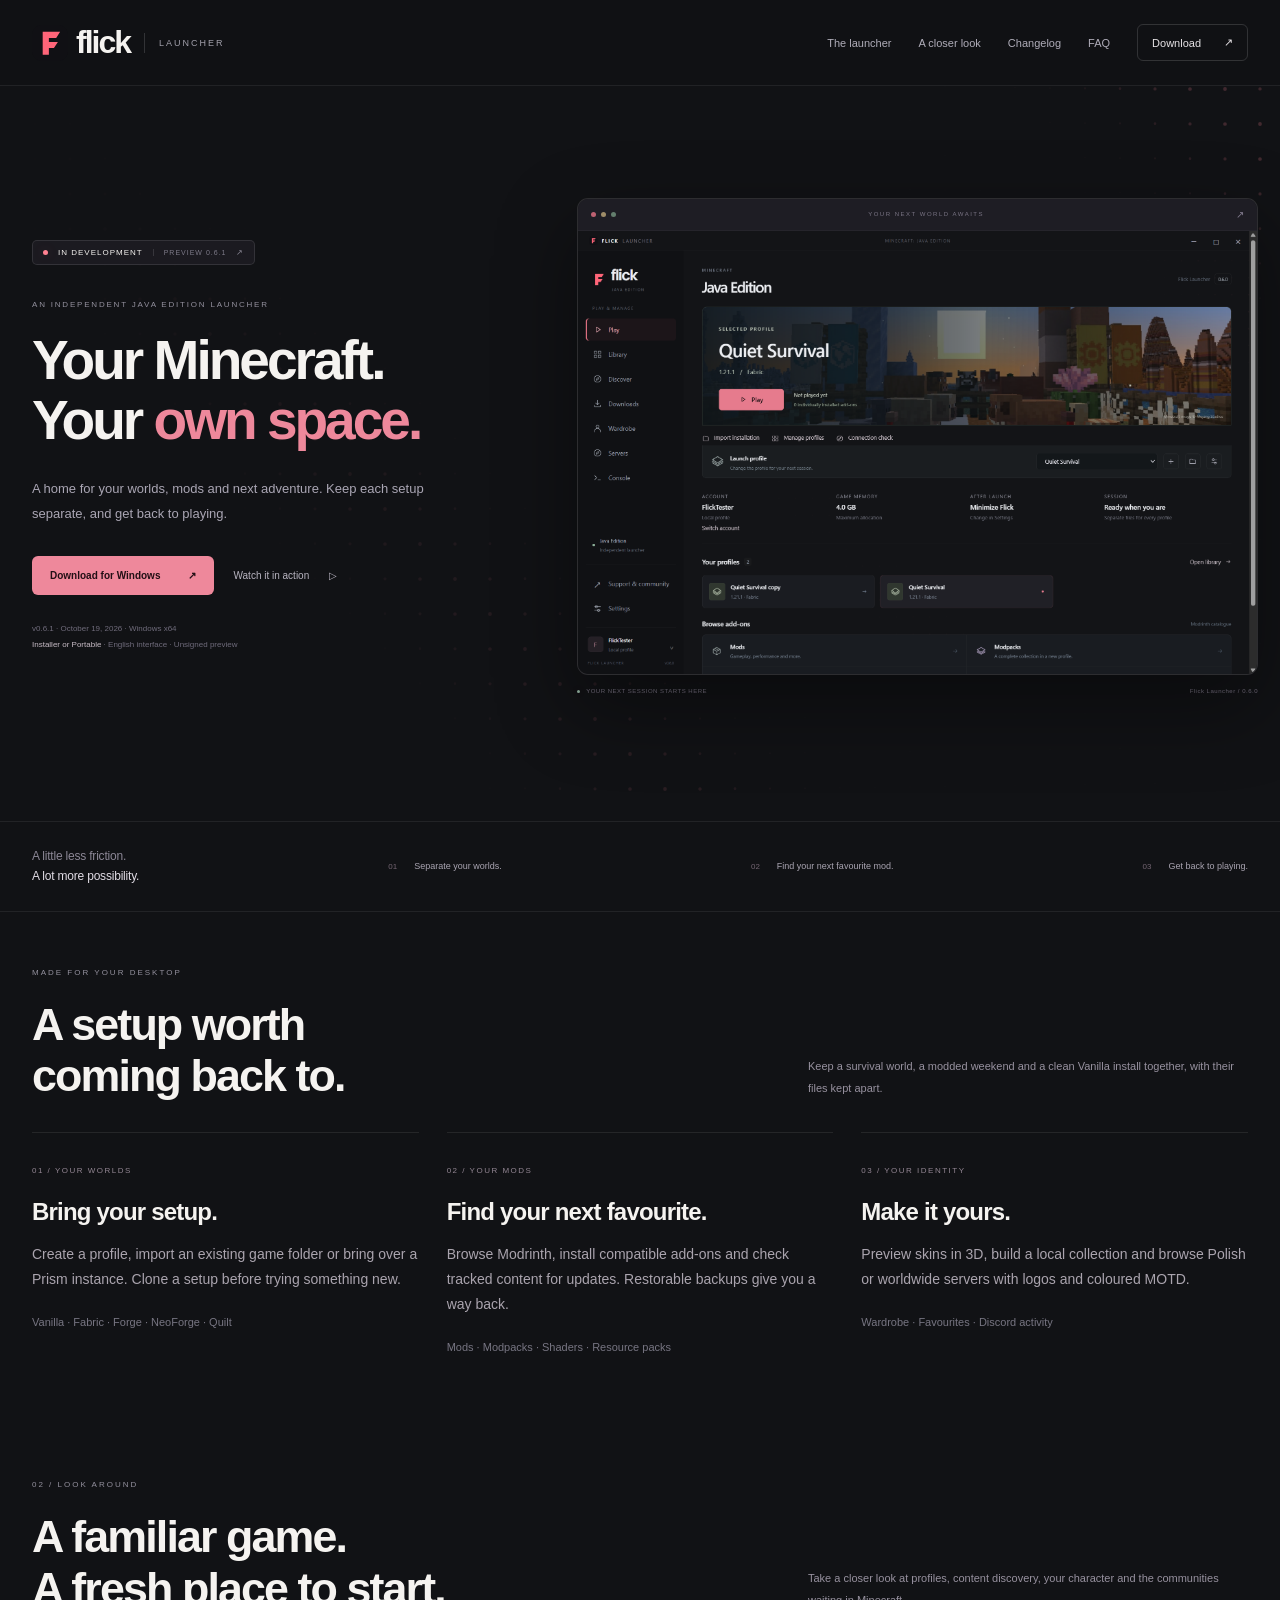
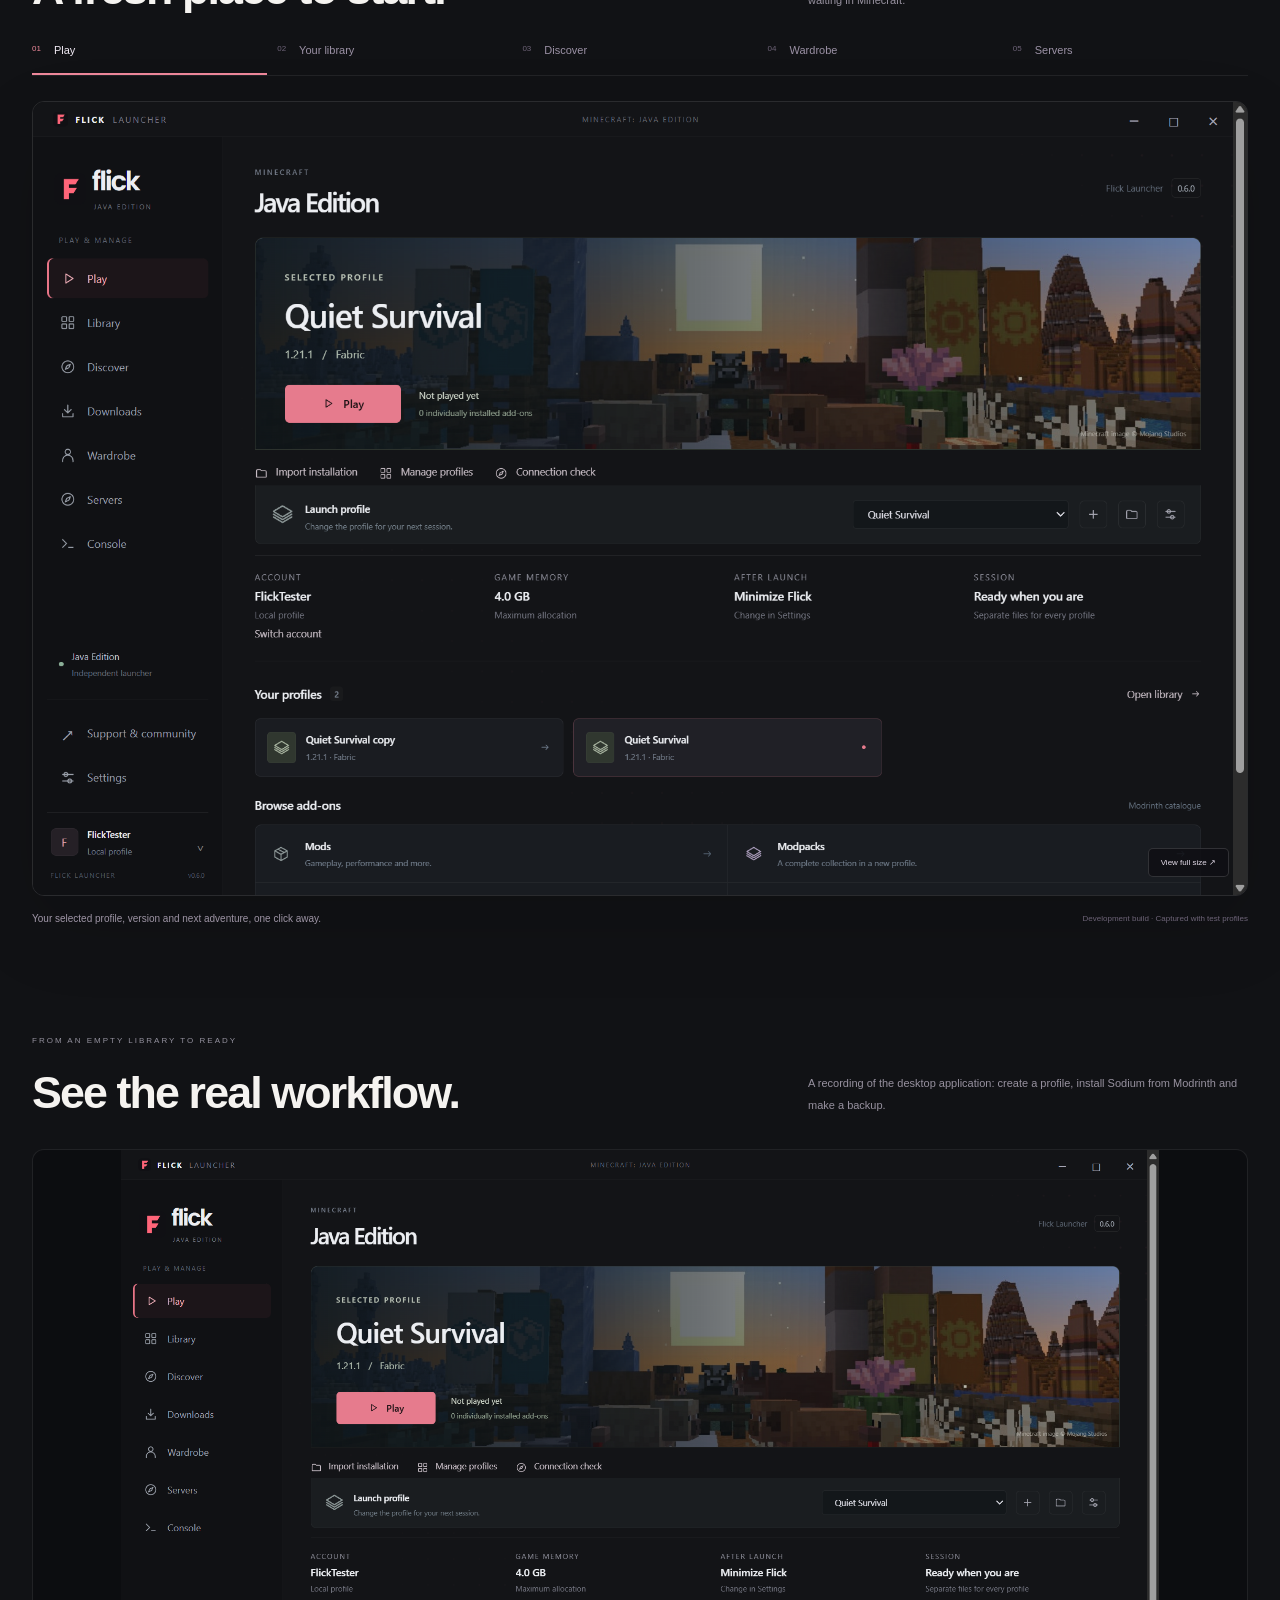
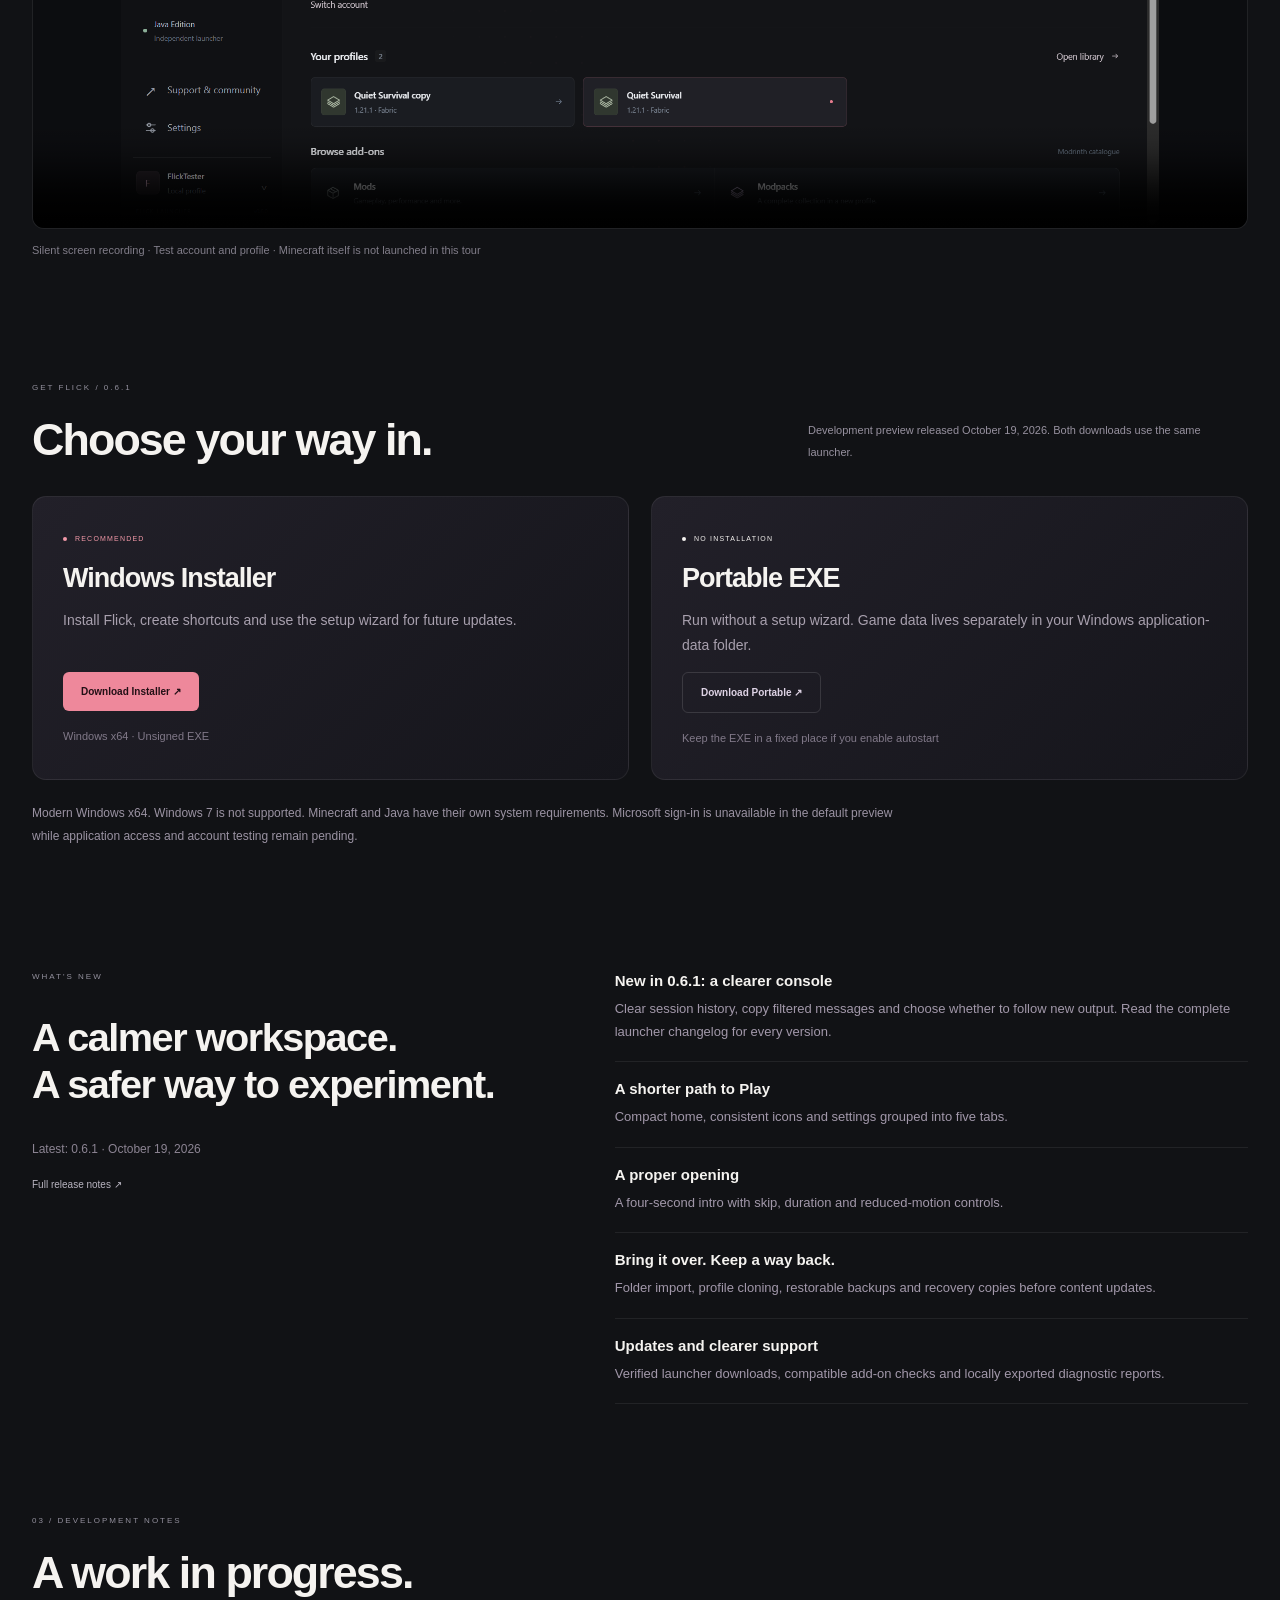
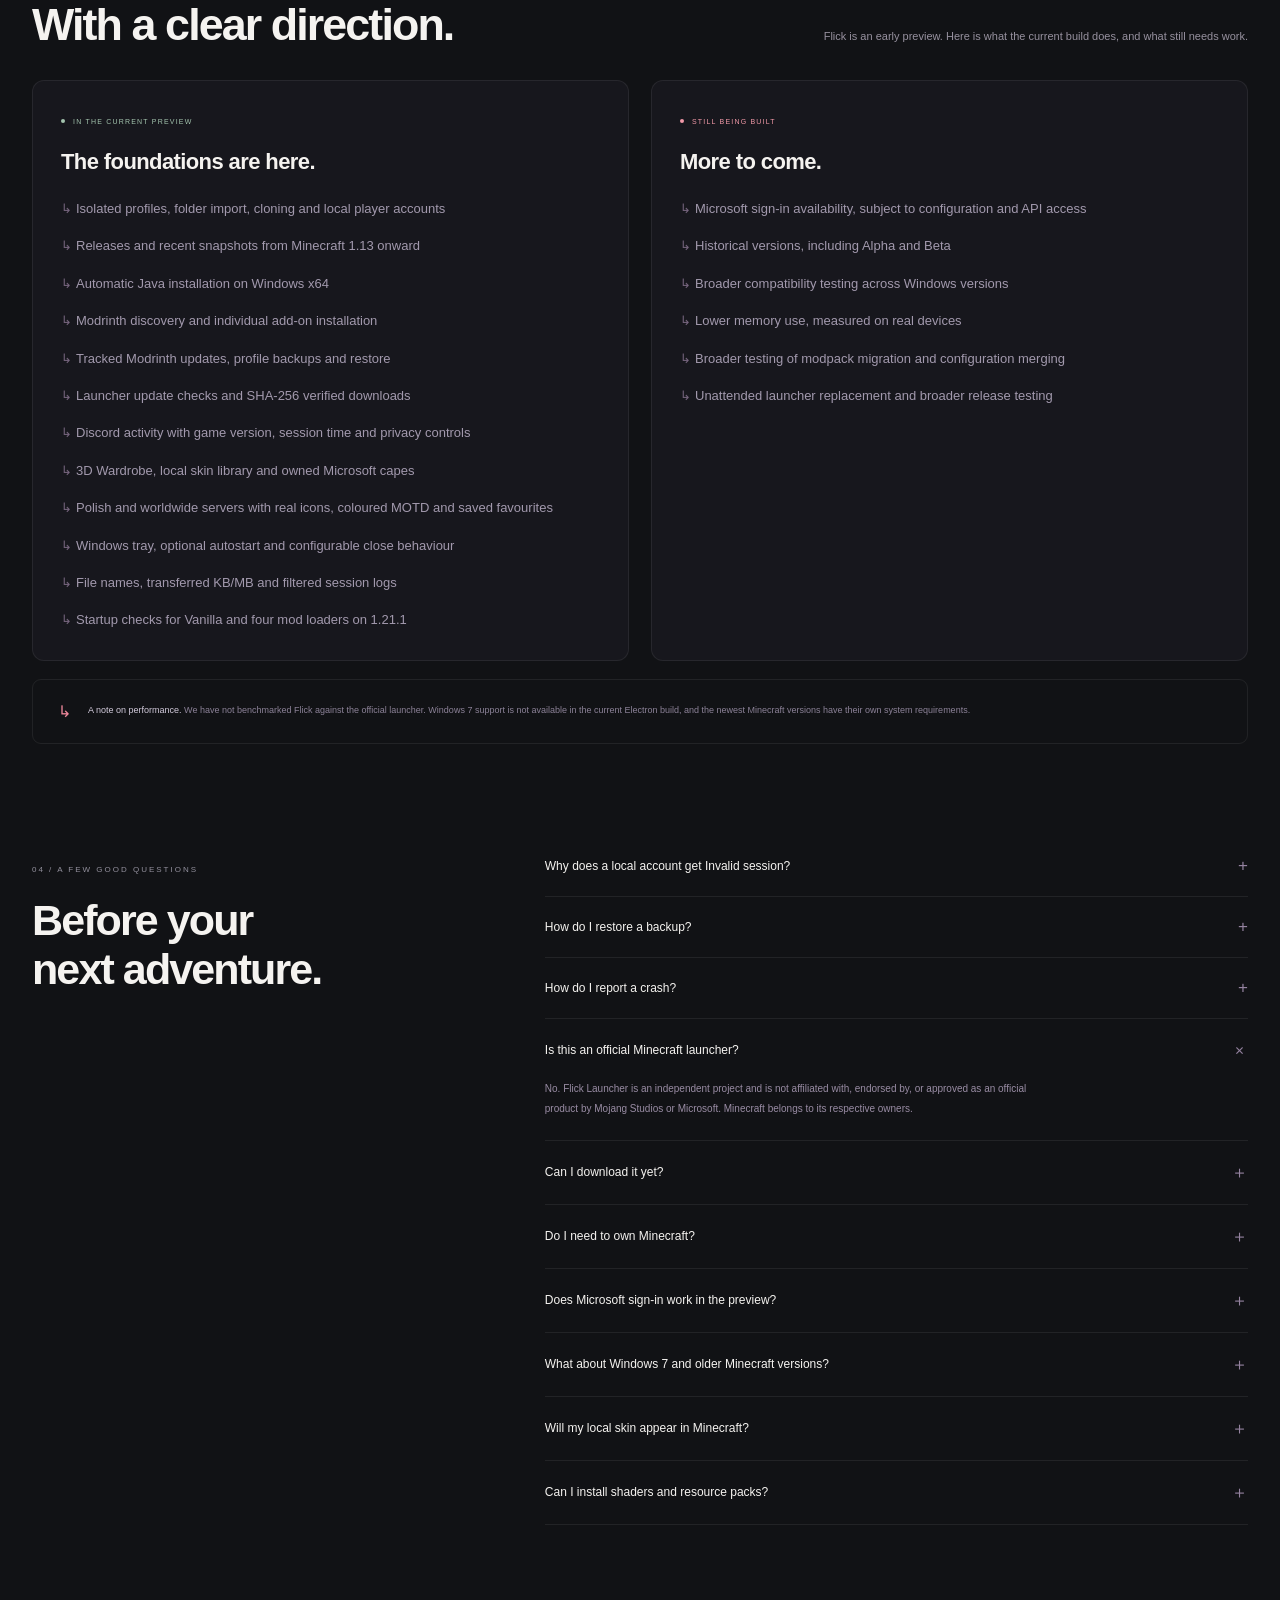
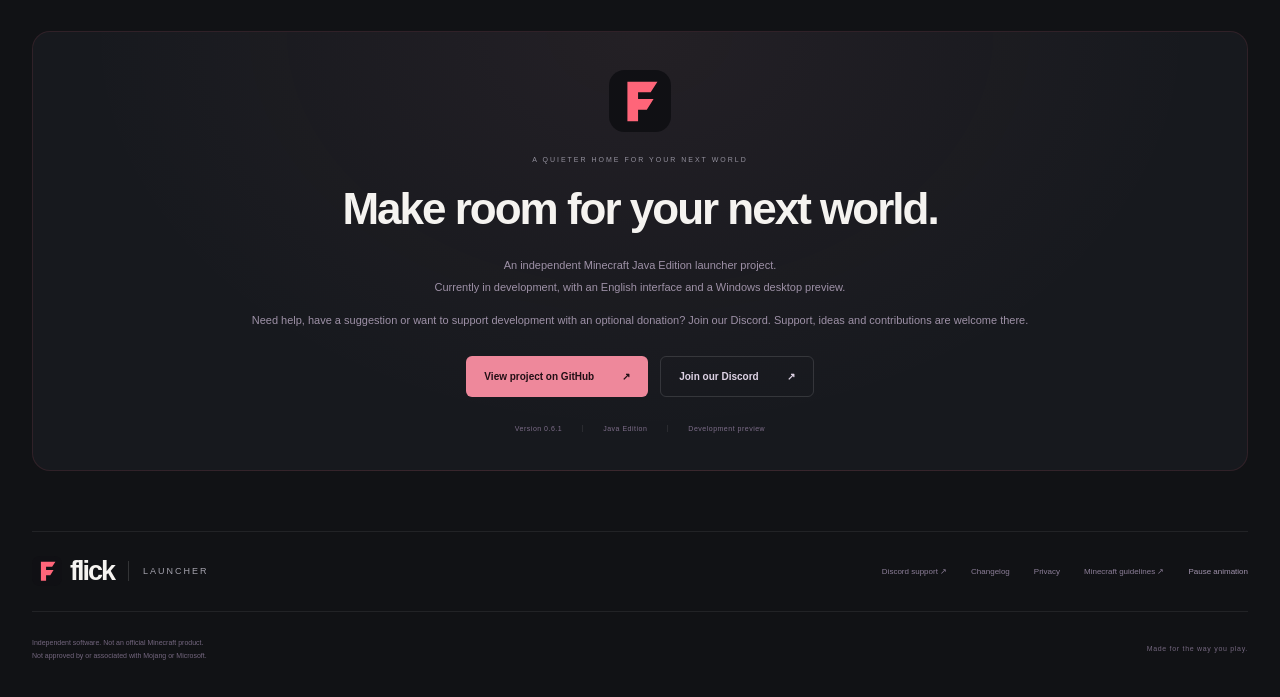
==== index.html @ afd65d9e "Add player-facing launcher history and visible motion effects" ====
<!doctype html>
<html lang="en">
  <head>
    <meta charset="utf-8" />
    <meta name="viewport" content="width=device-width,initial-scale=1" />
    <meta name="theme-color" content="#101014" />
    <meta
      name="description"
      content="Meet Flick Launcher: an independent Minecraft Java Edition launcher with isolated profiles, mod discovery and a calmer way to play. Currently in development."
    />
    <meta property="og:title" content="Flick Launcher — Your next world awaits." />
    <meta
      property="og:description"
      content="A quieter home for Minecraft Java Edition. Explore the independent launcher, its features and development status."
    />
    <meta property="og:type" content="website" />
    <meta
      property="og:image"
      content="https://oskartrzaskawka.github.io/flick-launcher-site/assets/launcher-home.png"
    />
    <link rel="canonical" href="https://oskartrzaskawka.github.io/flick-launcher-site/" />
    <meta property="og:url" content="https://oskartrzaskawka.github.io/flick-launcher-site/" />
    <title>Flick Launcher — Your next world awaits.</title>
    <link rel="icon" href="assets/mark.svg" type="image/svg+xml" />
    <link rel="stylesheet" href="styles.css" /><link rel="stylesheet" href="workspace.css" />
    <script src="app.js" defer></script>
  <link rel="stylesheet" href="effects.css"><script src="effects.js" defer></script></head>
  <body>
    <a class="skip-link" href="#main">Skip to content</a>
    <header class="site-header">
      <div class="nav-wrap">
        <a class="brand" href="#" aria-label="Flick Launcher home"
          ><img src="assets/mark.svg" width="36" height="36" alt="" /><span
            >flick<span class="brand-sub">LAUNCHER</span></span
          ></a
        ><button
          class="menu-toggle"
          aria-label="Open navigation"
          aria-expanded="false"
          aria-controls="navigation"
        >
          Menu <span>＋</span>
        </button>
        <nav id="navigation" aria-label="Main navigation">
          <a href="#features">The launcher</a><a href="#inside">A closer look</a
          ><a href="changelog.html">Changelog</a><a href="#faq">FAQ</a
          ><a class="nav-cta" href="#download">Download <span>↗</span></a>
        </nav>
      </div>
    </header>
    <main id="main">
      <section class="hero section-wrap" aria-labelledby="hero-heading">
        <canvas id="ambient" aria-hidden="true"></canvas>
        <div class="hero-copy">
          <a class="status-pill" href="#development"
            ><span class="status-dot"></span> IN DEVELOPMENT
            <span class="pill-version">PREVIEW 0.6.1</span><span>↗</span></a
          >
          <p class="eyebrow">AN INDEPENDENT JAVA EDITION LAUNCHER</p>
          <h1 id="hero-heading">Your Minecraft.<br />Your <span>own space.</span></h1>
          <p class="hero-description">A home for your worlds, mods and next adventure. Keep each setup separate, and get back to playing.</p>
          <div class="hero-actions">
            <a
              class="button primary"
              href="https://github.com/OskarTrzaskawka/flick-launcher-site/releases/download/v0.6.1/Flick-Launcher-Setup.exe"
              >Download for Windows <span>&#8599;</span></a
            ><a class="text-link" href="#demo">Watch it in action <span>&#9655;</span></a>
          </div>
          <p class="hero-footnote">v0.6.1 &middot; October 19, 2026 &middot; Windows x64<br><a href="#download">Installer or Portable</a> &middot; English interface &middot; Unsigned preview</p>
        </div>
        <div class="hero-visual">
          <div class="visual-glow"></div>
          <div class="screenshot-shell">
            <div class="window-strip">
              <span><i></i><i></i><i></i></span>
              <p>YOUR NEXT WORLD AWAITS</p>
              <span>↗</span>
            </div>
            <button
              class="image-button"
              data-image="assets/launcher-home.png"
              data-caption="Play — Flick Launcher 0.6.0 development build"
              aria-label="Enlarge the launcher screenshot"
            >
              <img
                class="hero-shot"
                src="assets/launcher-home.png"
                width="1980"
                height="1293"
                alt="Flick Launcher showing the Play screen, a Quiet Survival profile, and links to mods, shaders and modpacks"
                fetchpriority="high"
              />
            </button>
          </div>
          <div class="image-caption">
            <span><i class="status-dot"></i> YOUR NEXT SESSION STARTS HERE</span
            ><span>Flick Launcher / 0.6.0</span>
          </div>
        </div>
      </section>
      <div class="intro-strip section-wrap">
        <p>A little less friction.<br /><strong>A lot more possibility.</strong></p>
        <div class="strip-item"><span>01</span> Separate your worlds.</div>
        <div class="strip-item"><span>02</span> Find your next favourite mod.</div>
        <div class="strip-item"><span>03</span> Get back to playing.</div>
      </div>
<section id="features" class="section-wrap features" aria-labelledby="features-heading"><div class="section-heading"><div><p class="eyebrow">MADE FOR YOUR DESKTOP</p><h2 id="features-heading">A setup worth<br>coming back to.</h2></div><p>Keep a survival world, a modded weekend and a clean Vanilla install together, with their files kept apart.</p></div><div class="benefit-grid"><article><span class="feature-number">01 / YOUR WORLDS</span><h3>Bring your setup.</h3><p>Create a profile, import an existing game folder or bring over a Prism instance. Clone a setup before trying something new.</p><small>Vanilla &middot; Fabric &middot; Forge &middot; NeoForge &middot; Quilt</small></article><article><span class="feature-number">02 / YOUR MODS</span><h3>Find your next favourite.</h3><p>Browse Modrinth, install compatible add-ons and check tracked content for updates. Restorable backups give you a way back.</p><small>Mods &middot; Modpacks &middot; Shaders &middot; Resource packs</small></article><article id="wardrobe"><span class="feature-number">03 / YOUR IDENTITY</span><h3>Make it yours.</h3><p>Preview skins in 3D, build a local collection and browse Polish or worldwide servers with logos and coloured MOTD.</p><small>Wardrobe &middot; Favourites &middot; Discord activity</small></article></div></section>
      <section id="inside" class="inside section-wrap" aria-labelledby="inside-heading">
        <div class="section-heading">
          <div>
            <p class="eyebrow">02 / LOOK AROUND</p>
            <h2 id="inside-heading">A familiar game.<br />A fresh place to start.</h2>
          </div>
          <p>
            Take a closer look at profiles, content discovery, your character and the communities waiting in Minecraft.
          </p>
        </div>
        <div class="gallery-tabs" role="tablist" aria-label="Launcher screenshots">
          <button
            role="tab"
            id="tab-play"
            aria-selected="true"
            aria-controls="screenshot-panel"
            data-shot="play"
          >
            01 <span>Play</span></button
          ><button
            role="tab"
            id="tab-library"
            aria-selected="false"
            aria-controls="screenshot-panel"
            data-shot="library"
            tabindex="-1"
          >
            02 <span>Your library</span></button
          ><button
            role="tab"
            id="tab-discover"
            aria-selected="false"
            aria-controls="screenshot-panel"
            data-shot="discover"
            tabindex="-1"
          >
            03 <span>Discover</span>
          </button><button role="tab" id="tab-wardrobe" aria-selected="false" aria-controls="screenshot-panel" data-shot="wardrobe" tabindex="-1">04 <span>Wardrobe</span></button><button role="tab" id="tab-servers" aria-selected="false" aria-controls="screenshot-panel" data-shot="servers" tabindex="-1">05 <span>Servers</span></button>
        </div>
        <div id="screenshot-panel" role="tabpanel" aria-labelledby="tab-play">
          <button
            id="gallery-enlarge"
            class="image-button gallery-frame"
            data-image="assets/launcher-home.png"
            data-caption="Play — Flick Launcher development build"
            aria-label="Enlarge screenshot"
          >
            <img
              id="gallery-image"
              src="assets/launcher-home.png"
              width="1980"
              height="1293"
              alt="Play screen in the Flick Launcher development build"
              loading="lazy"
            /><span class="enlarge-label">View full size ↗</span>
          </button>
          <div class="gallery-caption">
            <p id="gallery-description">
              Your selected profile, version and next adventure, one click away.
            </p>
            <span>Development build · Captured with test profiles</span>
          </div>
        </div>
      </section>
<section id="demo" class="section-wrap demo-section" aria-labelledby="demo-heading"><div class="section-heading"><div><p class="eyebrow">FROM AN EMPTY LIBRARY TO READY</p><h2 id="demo-heading">See the real workflow.</h2></div><p>A recording of the desktop application: create a profile, install Sodium from Modrinth and make a backup.</p></div><video controls playsinline preload="none" poster="assets/launcher-home.png" aria-label="Flick Launcher setup demonstration"><source src="assets/launcher-tour.webm" type="video/webm">Your browser cannot play this recording. <a href="assets/launcher-tour.webm">Download the video</a>.</video><p class="video-caption">Silent screen recording &middot; Test account and profile &middot; Minecraft itself is not launched in this tour</p></section>
<section id="download" class="section-wrap download-section" aria-labelledby="download-heading"><div class="section-heading"><div><p class="eyebrow">GET FLICK / 0.6.1</p><h2 id="download-heading">Choose your way in.</h2></div><p>Development preview released October 19, 2026. Both downloads use the same launcher.</p></div><div class="download-grid"><article><span class="label coral">RECOMMENDED</span><h3>Windows Installer</h3><p>Install Flick, create shortcuts and use the setup wizard for future updates.</p><a class="button primary" href="https://github.com/OskarTrzaskawka/flick-launcher-site/releases/download/v0.6.1/Flick-Launcher-Setup.exe">Download Installer &#8599;</a><small>Windows x64 &middot; Unsigned EXE</small></article><article><span class="label">NO INSTALLATION</span><h3>Portable EXE</h3><p>Run without a setup wizard. Game data lives separately in your Windows application-data folder.</p><a class="button outline" href="https://github.com/OskarTrzaskawka/flick-launcher-site/releases/download/v0.6.1/Flick-Launcher-Portable.exe">Download Portable &#8599;</a><small>Keep the EXE in a fixed place if you enable autostart</small></article></div><p class="compatibility-note">Modern Windows x64. Windows 7 is not supported. Minecraft and Java have their own system requirements. Microsoft sign-in is unavailable in the default preview while application access and account testing remain pending.</p></section>
<section id="release-notes" class="section-wrap release-section" aria-labelledby="release-heading"><div><p class="eyebrow">WHAT'S NEW</p><h2 id="release-heading">A calmer workspace.<br>A safer way to experiment.</h2><p>Latest: 0.6.1 &middot; October 19, 2026</p><a class="text-link" href="changelog.html">Full release notes &#8599;</a></div><ul class="release-list"><li><strong>New in 0.6.1: a clearer console</strong><span>Clear session history, copy filtered messages and choose whether to follow new output. Read the complete launcher changelog for every version.</span></li><li><strong>A shorter path to Play</strong><span>Compact home, consistent icons and settings grouped into five tabs.</span></li><li><strong>A proper opening</strong><span>A four-second intro with skip, duration and reduced-motion controls.</span></li><li><strong>Bring it over. Keep a way back.</strong><span>Folder import, profile cloning, restorable backups and recovery copies before content updates.</span></li><li><strong>Updates and clearer support</strong><span>Verified launcher downloads, compatible add-on checks and locally exported diagnostic reports.</span></li></ul></section>
      <section
        class="development section-wrap"
        id="development"
        aria-labelledby="development-heading"
      >
        <div class="section-heading">
          <div>
            <p class="eyebrow">03 / DEVELOPMENT NOTES</p>
            <h2 id="development-heading">A work in progress.<br />With a clear direction.</h2>
          </div>
          <p>
            Flick is an early preview. Here is what the current build does, and what still needs
            work.
          </p>
        </div>
        <div class="status-grid">
          <article class="status-card">
            <span class="label green">IN THE CURRENT PREVIEW</span>
            <h3>The foundations are here.</h3>
            <ul>
              <li>Isolated profiles, folder import, cloning and local player accounts</li>
              <li>Releases and recent snapshots from Minecraft 1.13 onward</li>
              <li>Automatic Java installation on Windows x64</li>
              <li>Modrinth discovery and individual add-on installation</li>
              <li>Tracked Modrinth updates, profile backups and restore</li><li>Launcher update checks and SHA-256 verified downloads</li>
              <li>Discord activity with game version, session time and privacy controls</li><li>3D Wardrobe, local skin library and owned Microsoft capes</li><li>Polish and worldwide servers with real icons, coloured MOTD and saved favourites</li><li>Windows tray, optional autostart and configurable close behaviour</li><li>File names, transferred KB/MB and filtered session logs</li>
              <li>Startup checks for Vanilla and four mod loaders on 1.21.1</li>
            </ul>
          </article>
          <article class="status-card">
            <span class="label coral">STILL BEING BUILT</span>
            <h3>More to come.</h3>
            <ul>
              <li>Microsoft sign-in availability, subject to configuration and API access</li>
              <li>Historical versions, including Alpha and Beta</li>
              <li>Broader compatibility testing across Windows versions</li>
              <li>Lower memory use, measured on real devices</li>
              <li>Broader testing of modpack migration and configuration merging</li>
              <li>Unattended launcher replacement and broader release testing</li>
            </ul>
          </article>
        </div>
        <div class="honesty-note">
          <span>↳</span>
          <p>
            <strong>A note on performance.</strong> We have not benchmarked Flick against the
            official launcher. Windows 7 support is not available in the current Electron build, and
            the newest Minecraft versions have their own system requirements.
          </p>
        </div>
      </section>
      <section id="faq" class="faq section-wrap" aria-labelledby="faq-heading">
        <div>
          <p class="eyebrow">04 / A FEW GOOD QUESTIONS</p>
          <h2 id="faq-heading">Before your<br />next adventure.</h2>
        </div>
        <div class="faq-list"><details><summary>Why does a local account get Invalid session?<span>+</span></summary><p>Local accounts have no Microsoft session. Some servers accept local players; others require Microsoft authentication, sometimes for specific names. Settings &rarr; Advanced &rarr; Check server connection explains reported status without joining a world.</p></details><details><summary>How do I restore a backup?<span>+</span></summary><p>Open Library &rarr; Backups on the profile and select Restore. A safety copy is created first. Tracked modpack updates install into a new profile with copied worlds and basic options; your original configuration remains available.</p></details><details><summary>How do I report a crash?<span>+</span></summary><p>Check Console, then export a report from Settings &rarr; Advanced. Known account credentials, player names and local user paths are removed. Review the report before sharing it on Discord.</p></details>
          <details open>
            <summary>Is this an official Minecraft launcher?<span>＋</span></summary>
            <p>
              No. Flick Launcher is an independent project and is not affiliated with, endorsed by,
              or approved as an official product by Mojang Studios or Microsoft. Minecraft belongs
              to its respective owners.
            </p>
          </details>
          <details>
            <summary>Can I download it yet?<span>＋</span></summary>
            <p>
              Yes. The Windows x64 development preview is available from the project's
              <a href="https://github.com/OskarTrzaskawka/flick-launcher-site/releases/tag/v0.6.1"
                >GitHub release</a
              >. Choose Setup to install or Portable to run without installation. Both builds are
              unsigned and remain an early preview. Windows 7 is not supported by this build.
            </p>
          </details>
          <details>
            <summary>Do I need to own Minecraft?<span>＋</span></summary>
            <p>
              Flick does not grant a Minecraft license. Microsoft-authenticated play requires an
              account entitled to Minecraft: Java Edition. Local profiles do not provide ownership
              or access to servers requiring Microsoft authentication.
            </p>
          </details>
          <details>
            <summary>Does Microsoft sign-in work in the preview?<span>＋</span></summary>
            <p>
              The integration exists, but sign-in is not enabled in the default preview. It requires
              the project's own Microsoft application registration, suitable Minecraft Services
              access and end-to-end account testing. The launcher does not collect Microsoft
              passwords in its own interface.
            </p>
          </details>
          <details>
            <summary>What about Windows 7 and older Minecraft versions?<span>＋</span></summary>
            <p>
              They are development goals, not current compatibility claims. The present Windows x64
              build uses modern Electron. Alpha, Beta and releases before Minecraft 1.13 need
              additional launch support. A launcher's compatibility cannot guarantee that every game
              or Java version will run on an older computer.
            </p>
          </details>
          <details><summary>Will my local skin appear in Minecraft?<span>＋</span></summary><p>Flick can preview and store local skins and capes. To use them in game, enable CustomSkinLoader from Wardrobe in a supported modded profile. Vanilla Minecraft does not load custom offline textures automatically; other players need compatible skin support to see them.</p></details>
          <details>
            <summary>Can I install shaders and resource packs?<span>＋</span></summary>
            <p>
              Yes, the preview can download compatible content from Modrinth into a selected
              profile. Shaders also require an appropriate shader-support mod and need to be enabled
              in game. Resource packs are selected in the game's resource-pack menu.
            </p>
          </details>
        </div>
      </section>
      <section id="project" class="project section-wrap" aria-labelledby="project-heading">
        <div class="project-banner">
          <img src="assets/mark.svg" width="62" height="62" alt="" />
          <p class="eyebrow">A QUIETER HOME FOR YOUR NEXT WORLD</p>
          <h2 id="project-heading">Make room for your next world.</h2>
          <p>
            An independent Minecraft Java Edition launcher project.<br />Currently in development,
            with an English interface and a Windows desktop preview.
          </p>
          <p>Need help, have a suggestion or want to support development with an optional donation? Join our Discord. Support, ideas and contributions are welcome there.</p>
          <div class="project-actions">
            <a class="button primary" data-project-link href="#development"
              >Project status <span>↗</span></a
            ><a class="button outline" data-contact-link href="https://discord.gg/nEhCu8DY2R"
              >Join our Discord <span>↗</span></a
            >
          </div>
          <div class="project-meta">
            <span>Version 0.6.1</span><span>Java Edition</span><span>Development preview</span>
          </div>
        </div>
      </section>
    </main>
    <footer class="section-wrap">
      <div class="footer-top">
        <a class="brand" href="#"
          ><img src="assets/mark.svg" width="30" height="30" alt="" /><span
            >flick<span class="brand-sub">LAUNCHER</span></span
          ></a
        >
        <div>
          <a href="https://discord.gg/nEhCu8DY2R">Discord support &#8599;</a><a href="changelog.html">Changelog</a><a href="privacy.html">Privacy</a
          ><a
            href="https://www.minecraft.net/usage-guidelines"
            rel="noopener noreferrer"
            target="_blank"
            >Minecraft guidelines ↗</a
          ><button id="motion-toggle" aria-pressed="false">Pause animation</button>
        </div>
      </div>
      <div class="footer-bottom">
        <p>
          Independent software. Not an official Minecraft product.<br />Not approved by or
          associated with Mojang or Microsoft.
        </p>
        <span>Made for the way you play.</span>
      </div>
    </footer>
    <dialog id="lightbox" aria-label="Screenshot viewer">
      <div class="lightbox-header">
        <p id="lightbox-caption"></p>
        <button id="close-lightbox" aria-label="Close screenshot">Close ×</button>
      </div>
      <img id="lightbox-image" alt="" />
      <p class="lightbox-hint">Press Escape to close.</p>
    </dialog>
  </body>
</html>
---- styles.css ----
@font-face {
  font-family: Flick;
  src: url("assets/regular.ttf") format("truetype");
  font-display: swap;
  font-weight: 400;
}
@font-face {
  font-family: Flick;
  src: url("assets/semibold.ttf") format("truetype");
  font-display: swap;
  font-weight: 600 900;
}
:root {
  color-scheme: dark;
  --bg: #101014;
  --panel: #19191f;
  --line: #ffffff12;
  --text: #f5f3f0;
  --muted: #9999a5;
  --accent: #ff6579;
  --max: 1240px;
  font-family: Flick, Arial, sans-serif;
  background: var(--bg);
  color: var(--text);
  scroll-behavior: smooth;
  scroll-padding-top: 100px;
}
* {
  box-sizing: border-box;
}
body {
  margin: 0;
  overflow-x: clip;
}
a {
  color: inherit;
  text-decoration: none;
}
button {
  font: inherit;
  color: inherit;
  cursor: pointer;
}
button,
a,
input {
  outline-offset: 5px;
}
a:focus-visible,
button:focus-visible,
summary:focus-visible {
  outline: 2px solid var(--accent);
}
img {
  max-width: 100%;
  height: auto;
  display: block;
}
button {
  transition:
    background 0.2s,
    transform 0.2s,
    border-color 0.2s;
}
button:active {
  transform: translateY(1px);
}
.section-wrap {
  max-width: var(--max);
  padding-inline: 32px;
  margin-inline: auto;
}
.skip-link {
  position: fixed;
  top: 8px;
  left: 16px;
  transform: translateY(-150%);
  z-index: 100;
  background: var(--accent);
  color: #210f14;
  padding: 12px;
}
.skip-link:focus {
  transform: translateY(0);
}
.site-header {
  height: 86px;
  position: relative;
  z-index: 10;
  border-bottom: 1px solid var(--line);
}
.nav-wrap {
  max-width: var(--max);
  height: 100%;
  padding: 0 32px;
  margin: auto;
  display: flex;
  align-items: center;
  justify-content: space-between;
  gap: 25px;
}
.brand {
  display: flex;
  align-items: center;
  gap: 8px;
}
.brand > span {
  font-size: 32px;
  font-weight: 600;
  letter-spacing: -2px;
  display: flex;
  align-items: center;
  gap: 14px;
}
.brand-sub {
  font-size: 9px;
  font-weight: 400;
  letter-spacing: 2px;
  color: #a2a0ab;
  border-left: 1px solid #ffffff25;
  padding: 5px 0 5px 14px;
}
.site-header nav {
  display: flex;
  align-items: center;
  gap: 27px;
  font-size: 11px;
  color: #b0adb9;
}
.site-header nav a:hover {
  color: white;
}
.nav-cta {
  display: flex;
  align-items: center;
  gap: 23px;
  border: 1px solid #ffffff24;
  border-radius: 6px;
  padding: 11px 14px;
  color: #e7e3e6;
}
.menu-toggle {
  display: none;
}
.hero {
  min-height: 710px;
  padding-top: 84px;
  padding-bottom: 90px;
  display: grid;
  grid-template-columns: 47% 53%;
  align-items: center;
  position: relative;
  isolation: isolate;
}
.hero canvas {
  position: absolute;
  inset: 0;
  width: 100%;
  height: 100%;
  z-index: -1;
  pointer-events: none;
  opacity: 0.7;
}
.hero-copy {
  position: relative;
  z-index: 2;
}
.status-pill {
  display: inline-flex;
  gap: 10px;
  align-items: center;
  border: 1px solid #ffffff1b;
  padding: 7px 10px;
  border-radius: 5px;
  font-size: 8px;
  letter-spacing: 1.1px;
  background: #1b1a20;
}
.status-dot {
  display: inline-block;
  width: 5px;
  height: 5px;
  border-radius: 50%;
  background: #ff8191;
  box-shadow: 0 0 12px #ff657930;
  flex-shrink: 0;
}
.pill-version {
  padding-left: 10px;
  border-left: 1px solid #ffffff20;
  color: #7d7a88;
  font-size: 7px;
}
.status-pill > span:last-child {
  color: #8d8997;
}
.eyebrow {
  font-size: 8px;
  letter-spacing: 2px;
  color: #93909d;
  font-weight: 400;
  margin: 0 0 22px;
}
.hero .eyebrow {
  margin-top: 35px;
  font-size: 8px;
  letter-spacing: 1.8px;
}
.hero h1 {
  font-size: clamp(56px, 6.1vw, 83px);
  font-weight: 600;
  line-height: 1.09;
  letter-spacing: -4.8px;
  margin: 0;
  position: relative;
  z-index: 3;
}
.hero h1 > span {
  color: var(--accent);
}
.hero-description {
  font-size: 12px;
  line-height: 2;
  color: #aaa6b4;
  margin: 27px 0;
}
.hero-actions {
  display: flex;
  gap: 24px;
  align-items: center;
  margin: 30px 0 0;
}
.button {
  padding: 14px 18px;
  border-radius: 6px;
  font-size: 10px;
  display: inline-flex;
  justify-content: center;
  align-items: center;
  gap: 28px;
  font-weight: 600;
  transition:
    background 0.2s,
    transform 0.2s;
}
.button:hover {
  transform: translateY(-2px);
}
.primary {
  background: var(--accent);
  color: #220f15;
}
.primary:hover {
  background: #ff8293;
}
.text-link {
  font-size: 10px;
  color: #b9b5c1;
  display: inline-flex;
  gap: 20px;
  align-items: center;
}
.text-link:hover {
  color: #fff;
}
.hero-footnote {
  font-size: 8px;
  color: #6f6b7b;
  line-height: 1.9;
  margin: 26px 0 0;
}
.hero-visual {
  position: relative;
  width: calc(100% + 55px);
  margin-left: 10px;
  transform: perspective(1800px) rotateY(-8deg) rotateX(3deg);
  transform-origin: left center;
}
.visual-glow {
  position: absolute;
  inset: -70px;
  background: radial-gradient(ellipse, #ff657913, transparent 65%);
  z-index: -1;
  pointer-events: none;
}
.screenshot-shell {
  background: #17171b;
  border-radius: 11px;
  overflow: hidden;
  border: 1px solid #ffffff24;
  box-shadow: 0 35px 100px #0008;
}
.window-strip {
  height: 32px;
  background: #1e1d24;
  border-bottom: 1px solid #ffffff08;
  display: flex;
  align-items: center;
  justify-content: space-between;
  padding: 0 13px;
}
.window-strip > span:first-child {
  display: flex;
  gap: 5px;
}
.window-strip i {
  width: 5px;
  height: 5px;
  background: #62505a;
  border-radius: 50%;
  display: inline-block;
}
.window-strip i:first-child {
  background: #bd6171;
}
.window-strip i:nth-child(2) {
  background: #9e8c68;
}
.window-strip i:nth-child(3) {
  background: #637e6d;
}
.window-strip p {
  font-size: 6px;
  letter-spacing: 1.5px;
  color: #7a7585;
}
.window-strip > span:last-child {
  font-size: 10px;
  color: #817a8c;
}
.image-button {
  border: 0;
  background: none;
  padding: 0;
  display: block;
  width: 100%;
  cursor: zoom-in;
  text-align: left;
}
.hero-shot {
  width: 100%;
  height: auto;
}
.image-caption {
  display: flex;
  justify-content: space-between;
  gap: 10px;
  margin-top: 13px;
  font-size: 6px;
  color: #787282;
  letter-spacing: 0.6px;
}
.image-caption > span:first-child {
  display: flex;
  align-items: center;
  gap: 6px;
}
.image-caption .status-dot {
  width: 3px;
  height: 3px;
  background: #95b5a2;
}
.intro-strip {
  display: flex;
  align-items: center;
  justify-content: space-between;
  gap: 26px;
  border-top: 1px solid var(--line);
  border-bottom: 1px solid var(--line);
  padding-block: 30px;
}
.intro-strip > p {
  font-size: 12px;
  line-height: 1.7;
  color: #8c8796;
  margin: 0;
  letter-spacing: -0.2px;
}
.intro-strip strong {
  font-weight: 400;
  color: #e1dce5;
}
.strip-item {
  display: flex;
  align-items: center;
  gap: 17px;
  font-size: 9px;
  color: #a9a4b1;
}
.strip-item > span {
  color: #746572;
  font-size: 8px;
}
.features {
  padding-top: 112px;
  padding-bottom: 75px;
}
.section-heading {
  display: flex;
  justify-content: space-between;
  align-items: flex-end;
  gap: 60px;
  margin-bottom: 42px;
}
.section-heading h2,
.faq h2 {
  font-size: 43px;
  line-height: 1.15;
  letter-spacing: -1.9px;
  font-weight: 600;
  margin: 0;
}
.section-heading > p {
  font-size: 11px;
  color: #97919f;
  line-height: 2;
  max-width: 320px;
  margin: 0 0 3px;
}
.feature-layout {
  display: grid;
  grid-template-columns: 1.05fr 1fr;
  gap: 18px;
}
.feature-main,
.feature-side > article {
  background: linear-gradient(130deg, #211d25, #19191f 70%);
  border: 1px solid var(--line);
  border-radius: 13px;
  padding: 34px;
  position: relative;
  overflow: hidden;
}
.feature-number {
  font-size: 8px;
  letter-spacing: 1.5px;
  color: #938693;
}
.feature-main h3 {
  font-size: 33px;
  line-height: 1.2;
  font-weight: 600;
  letter-spacing: -1.3px;
  margin: 32px 0 18px;
}
.feature-main > p,
.feature-side p {
  font-size: 11px;
  line-height: 1.95;
  color: #a098a7;
  max-width: 350px;
}
.profile-stack {
  margin-top: 40px;
  display: grid;
  gap: 10px;
  transform: rotate(-3deg);
  padding: 0 8px 15px;
}
.profile-stack > div {
  display: flex;
  align-items: center;
  gap: 12px;
  background: #222129;
  border: 1px solid #ffffff12;
  border-radius: 8px;
  padding: 17px 16px;
  box-shadow: 0 10px 30px #0002;
}
.profile-stack > div:nth-child(2) {
  transform: translateX(13px);
  background: #1c1d25;
}
.cube-icon {
  display: grid;
  place-items: center;
  background: #9abc9e12;
  color: #aac3aa;
  width: 36px;
  height: 36px;
  border-radius: 8px;
  font-size: 22px;
}
.cube-icon.fabric {
  color: #e6b0b9;
  background: #ff65790a;
}
.profile-stack > div > span:nth-child(2) {
  font-size: 11px;
}
.profile-stack strong {
  display: block;
  font-size: 8px;
  font-weight: 400;
  color: #8f8798;
  margin-top: 5px;
}
.profile-stack small {
  margin-left: auto;
  font-size: 6px;
  color: #777080;
  letter-spacing: 1px;
}
.card-note {
  font-size: 7px;
  color: #736a7b;
  display: block;
  margin-top: 15px;
}
.feature-side {
  display: grid;
  gap: 18px;
}
.feature-side > article {
  background: #19191f;
}
.feature-side h3 {
  font-size: 21px;
  letter-spacing: -0.6px;
  margin: 26px 0 10px;
  font-weight: 600;
}
.feature-side p {
  margin: 0;
}
.feature-side .text-link {
  margin-top: 17px;
  font-size: 9px;
}
.feature-icon {
  position: absolute;
  right: 30px;
  top: 24px;
  font-size: 28px;
  color: #b9808d;
}
.loader-line {
  display: flex;
  align-items: center;
  gap: 30px;
  justify-content: space-between;
  margin-top: 28px;
  padding-block: 23px;
  border-top: 1px solid var(--line);
  border-bottom: 1px solid var(--line);
}
.loader-line > span {
  font-size: 7px;
  letter-spacing: 1.3px;
  color: #7a7283;
}
.loader-line p {
  font-size: 11px;
  color: #b7afc0;
  display: flex;
  gap: 14px;
  align-items: center;
  margin: 0;
}
.loader-line i {
  color: #66586c;
  font-style: normal;
}
.loader-line small {
  font-size: 7px;
  color: #756c80;
  max-width: 170px;
  line-height: 1.7;
}
.inside {
  padding-block: 70px 100px;
}
.gallery-tabs {
  display: flex;
  gap: 30px;
  border-bottom: 1px solid var(--line);
  margin-bottom: 25px;
}
.gallery-tabs button {
  background: none;
  border: 0;
  border-bottom: 2px solid transparent;
  font-size: 8px;
  display: flex;
  gap: 13px;
  color: #6e6378;
  padding: 0 0 17px;
}
.gallery-tabs span {
  font-size: 11px;
  color: #9b91a5;
}
.gallery-tabs button[aria-selected="true"] {
  border-bottom-color: var(--accent);
  color: var(--accent);
}
.gallery-tabs button[aria-selected="true"] span {
  color: #f0e9f3;
}
.gallery-frame {
  border-radius: 12px;
  overflow: hidden;
  border: 1px solid #ffffff1b;
  position: relative;
  box-shadow: 0 30px 80px #0002;
}
.gallery-frame img {
  width: 100%;
  height: auto;
}
.enlarge-label {
  position: absolute;
  right: 18px;
  bottom: 18px;
  padding: 9px 12px;
  border-radius: 5px;
  background: #101014dd;
  border: 1px solid #ffffff24;
  font-size: 8px;
  color: #e3dbe8;
}
.gallery-caption {
  display: flex;
  justify-content: space-between;
  gap: 20px;
  align-items: center;
  margin-top: 17px;
  font-size: 8px;
  color: #756b80;
}
.gallery-caption p {
  font-size: 10px;
  color: #aaa0b2;
  margin: 0;
}
.development {
  padding-block: 65px 70px;
}
.status-grid {
  display: grid;
  grid-template-columns: 1fr 1fr;
  gap: 18px;
}
.status-card {
  border: 1px solid var(--line);
  border-radius: 11px;
  padding: 30px;
  background: #17171d;
}
.label {
  font-size: 7px;
  letter-spacing: 1.2px;
  display: inline-flex;
  gap: 8px;
  align-items: center;
}
.label:before {
  content: "";
  width: 4px;
  height: 4px;
  border-radius: 50%;
  background: currentColor;
}
.green {
  color: #a3c4ae;
}
.coral {
  color: #f299a8;
}
.status-card h3 {
  font-size: 22px;
  letter-spacing: -0.6px;
  font-weight: 600;
  margin: 22px 0;
}
.status-card ul {
  list-style: none;
  padding: 0;
  margin: 0;
  display: grid;
  gap: 14px;
}
.status-card li {
  font-size: 10px;
  color: #a299ad;
  line-height: 1.8;
  position: relative;
  padding-left: 15px;
}
.status-card li:before {
  content: "↳";
  position: absolute;
  left: 0;
  color: #75647d;
}
.honesty-note {
  padding: 22px 25px;
  border: 1px solid var(--line);
  border-radius: 9px;
  margin-top: 18px;
  display: flex;
  gap: 17px;
}
.honesty-note > span {
  color: var(--accent);
}
.honesty-note p {
  margin: 0;
  font-size: 9px;
  line-height: 1.9;
  color: #8c8298;
}
.honesty-note strong {
  font-weight: 400;
  color: #d3cbdc;
}
.faq {
  display: grid;
  grid-template-columns: 0.8fr 1.2fr;
  gap: 70px;
  padding-block: 90px;
}
.faq .eyebrow {
  margin-top: 9px;
}
.faq-list details {
  border-bottom: 1px solid var(--line);
  padding: 20px 0;
}
.faq-list details:first-child {
  padding-top: 0;
}
.faq-list summary {
  cursor: pointer;
  font-size: 12px;
  list-style: none;
  display: flex;
  justify-content: space-between;
  gap: 20px;
  align-items: center;
}
.faq-list summary::-webkit-details-marker {
  display: none;
}
.faq-list summary span {
  font-size: 17px;
  font-weight: 400;
  color: #94829f;
}
.faq-list details[open] summary span {
  transform: rotate(45deg);
}
.faq-list p {
  font-size: 10px;
  color: #998ca4;
  line-height: 2;
  max-width: 510px;
  padding-right: 20px;
  margin: 17px 0 1px;
}
.project {
  padding-block: 45px 90px;
}
.project-banner {
  padding: 58px 35px;
  text-align: center;
  border: 1px solid #ff65791c;
  background: radial-gradient(ellipse at 50% 0, #ff65790d, transparent 65%), #19171e;
  border-radius: 15px;
}
.project-banner img {
  margin: 0 auto 24px;
}
.project-banner .eyebrow {
  font-size: 7px;
  margin-bottom: 20px;
}
.project-banner h2 {
  font-size: 39px;
  letter-spacing: -1.7px;
  margin: 0 0 18px;
  line-height: 1.2;
}
.project-banner > p:not(.eyebrow) {
  font-size: 11px;
  color: #9e91a7;
  line-height: 2;
}
.project-actions {
  display: flex;
  gap: 12px;
  justify-content: center;
  margin-top: 25px;
}
.outline {
  border: 1px solid #ffffff20;
  color: #ded3e5;
}
.outline:hover {
  background: #ffffff07;
}
.project-meta {
  display: flex;
  gap: 20px;
  justify-content: center;
  margin-top: 28px;
  font-size: 7px;
  letter-spacing: 0.5px;
  color: #7d6d89;
}
.project-meta span + span {
  border-left: 1px solid #ffffff15;
  padding-left: 20px;
}
footer {
  padding-block: 0 35px;
}
.footer-top {
  border-top: 1px solid var(--line);
  border-bottom: 1px solid var(--line);
  padding-block: 24px;
  display: flex;
  align-items: center;
  justify-content: space-between;
  gap: 25px;
}
.footer-top .brand > span {
  font-size: 27px;
}
.footer-top > div {
  display: flex;
  align-items: center;
  gap: 24px;
  font-size: 8px;
  color: #8c7e98;
}
.footer-top button {
  border: 0;
  background: transparent;
  font-size: 8px;
  color: #a193ad;
  padding: 5px 0;
}
.footer-top a:hover,
.footer-top button:hover {
  color: #eee;
}
.footer-bottom {
  display: flex;
  align-items: center;
  justify-content: space-between;
  gap: 25px;
  padding-top: 24px;
  font-size: 7px;
  color: #73667e;
  line-height: 1.9;
}
.footer-bottom p {
  margin: 0;
}
.footer-bottom > span {
  letter-spacing: 0.7px;
}
dialog {
  border: 1px solid #ffffff25;
  border-radius: 12px;
  background: #17151d;
  color: #fff;
  width: min(1400px, 94vw);
  max-width: 94vw;
  padding: 15px;
  max-height: 94vh;
}
dialog::backdrop {
  background: #07060bf0;
  backdrop-filter: blur(12px);
}
.lightbox-header {
  display: flex;
  align-items: center;
  justify-content: space-between;
  gap: 20px;
  margin-bottom: 12px;
}
.lightbox-header p {
  font-size: 10px;
  color: #c9bbd5;
  margin: 0;
}
.lightbox-header button {
  background: #ffffff09;
  border: 1px solid var(--line);
  padding: 8px 12px;
  border-radius: 5px;
  font-size: 10px;
}
.lightbox-header button:hover {
  background: #ffffff15;
}
#lightbox-image {
  width: 100%;
  max-height: 75vh;
  object-fit: contain;
  border-radius: 5px;
}
.lightbox-hint {
  text-align: center;
  font-size: 8px;
  color: #7f6c8e;
  margin: 12px 0 0;
}
.privacy {
  max-width: 900px;
  padding-block: 75px 100px;
}
.privacy h1 {
  font-size: 50px;
  line-height: 1.15;
  letter-spacing: -2px;
  margin: 0;
}
.privacy-date {
  font-size: 10px;
  color: #8b7b97;
  margin-bottom: 45px;
}
.privacy h2 {
  font-size: 19px;
  margin: 35px 0 12px;
  letter-spacing: -0.5px;
}
.privacy p:not(.eyebrow):not(.privacy-date) {
  font-size: 12px;
  line-height: 2;
  color: #aaa0b3;
}
.privacy p a {
  color: #ffa1af;
  text-decoration: underline;
  text-underline-offset: 4px;
}
.privacy > .button {
  margin-top: 30px;
}
@media (min-width: 1500px) {
  :root {
    --max: 1390px;
  }
  .hero {
    min-height: 770px;
  }
  .hero h1 {
    font-size: 91px;
  }
  .hero-description {
    font-size: 13px;
  }
  .hero-visual {
    width: calc(100% + 30px);
  }
  .hero .eyebrow {
    font-size: 9px;
  }
}
@media (max-width: 1100px) {
  .hero {
    grid-template-columns: 46% 54%;
    min-height: 640px;
  }
  .hero h1 {
    font-size: 64px;
    letter-spacing: -3.5px;
  }
  .hero-visual {
    width: calc(100% + 15px);
  }
  .hero-description {
    font-size: 10px;
  }
  .hero-actions {
    gap: 15px;
  }
  .hero-actions .text-link {
    font-size: 8px;
    gap: 7px;
  }
  .site-header nav {
    gap: 18px;
  }
  .section-heading h2,
  .faq h2 {
    font-size: 38px;
  }
  .strip-item {
    gap: 9px;
    font-size: 8px;
  }
  .loader-line {
    gap: 20px;
  }
  .loader-line p {
    gap: 10px;
    font-size: 10px;
  }
  .feature-main,
  .feature-side > article {
    padding: 28px;
  }
}
@media (max-width: 800px) {
  .section-wrap,
  .nav-wrap {
    padding-inline: 24px;
  }
  .site-header {
    height: 74px;
  }
  .menu-toggle {
    display: flex;
    gap: 15px;
    align-items: center;
    border: 1px solid #ffffff20;
    background: none;
    border-radius: 5px;
    padding: 9px 12px;
    font-size: 10px;
    color: #c9bdcf;
  }
  .site-header nav {
    display: none;
    position: absolute;
    top: 73px;
    left: 0;
    right: 0;
    padding: 20px 24px;
    background: #17151dfa;
    border-bottom: 1px solid var(--line);
    flex-direction: column;
    align-items: stretch;
    gap: 0;
  }
  .site-header nav.open {
    display: flex;
  }
  .site-header nav a {
    padding: 13px 6px;
    font-size: 12px;
  }
  .site-header nav .nav-cta {
    padding: 13px;
    margin-top: 10px;
  }
  .hero {
    display: block;
    min-height: 0;
    padding-top: 52px;
    padding-bottom: 42px;
  }
  .hero h1 {
    font-size: 76px;
    letter-spacing: -4px;
  }
  .hero-description {
    font-size: 12px;
  }
  .hero .eyebrow {
    margin-top: 28px;
  }
  .hero-actions .text-link {
    font-size: 10px;
    gap: 15px;
  }
  .hero-footnote {
    margin-top: 22px;
    font-size: 8px;
  }
  .hero-visual {
    transform: none;
    width: 100%;
    margin: 42px 0 0;
  }
  .hero-shot {
    width: 100%;
  }
  .image-caption {
    font-size: 7px;
  }
  .intro-strip {
    flex-wrap: wrap;
    gap: 25px;
    padding-block: 26px;
  }
  .intro-strip > p {
    width: 100%;
    font-size: 14px;
  }
  .strip-item {
    font-size: 9px;
  }
  .features {
    padding-top: 75px;
    padding-bottom: 45px;
  }
  .section-heading {
    align-items: flex-start;
    gap: 25px;
    flex-direction: column;
    margin-bottom: 30px;
  }
  .section-heading h2,
  .faq h2 {
    font-size: 39px;
  }
  .section-heading > p {
    max-width: 440px;
    font-size: 11px;
  }
  .feature-layout {
    grid-template-columns: 1fr;
  }
  .feature-main {
    padding: 30px;
  }
  .feature-main > p {
    max-width: 420px;
  }
  .profile-stack {
    max-width: 450px;
    padding-right: 15px;
  }
  .feature-main h3 {
    font-size: 33px;
  }
  .feature-side {
    grid-template-columns: 1fr 1fr;
  }
  .feature-side > article {
    padding: 26px;
  }
  .feature-icon {
    display: none;
  }
  .feature-side h3 {
    font-size: 19px;
    margin-top: 25px;
  }
  .feature-side p {
    font-size: 10px;
  }
  .loader-line {
    flex-wrap: wrap;
    justify-content: flex-start;
    gap: 15px 30px;
  }
  .loader-line > span {
    width: 100%;
  }
  .loader-line small {
    max-width: none;
    font-size: 8px;
  }
  .inside {
    padding-block: 45px 55px;
  }
  .gallery-caption {
    align-items: flex-start;
    flex-direction: column;
    gap: 8px;
  }
  .development {
    padding-block: 45px;
  }
  .status-grid {
    gap: 15px;
  }
  .status-card {
    padding: 25px;
  }
  .status-card h3 {
    font-size: 20px;
  }
  .faq {
    grid-template-columns: 1fr;
    gap: 35px;
    padding-block: 55px;
  }
  .faq-list summary {
    font-size: 12px;
  }
  .faq-list p {
    font-size: 11px;
  }
  .project {
    padding-block: 35px 60px;
  }
  .project-banner h2 {
    font-size: 33px;
  }
  .footer-top {
    flex-wrap: wrap;
  }
  .footer-top > div {
    font-size: 9px;
    gap: 20px;
  }
  .footer-top button {
    font-size: 9px;
  }
  .footer-bottom {
    font-size: 8px;
  }
  .footer-bottom > span {
    display: none;
  }
}
@media (max-width: 520px) {
  .section-wrap,
  .nav-wrap {
    padding-inline: 20px;
  }
  .brand > span {
    font-size: 29px;
  }
  .brand-sub {
    font-size: 7px;
    letter-spacing: 1.7px;
    padding-left: 10px;
  }
  .brand > span {
    gap: 10px;
  }
  .hero h1 {
    font-size: 58px;
    letter-spacing: -3.3px;
  }
  .hero-description {
    font-size: 10px;
    line-height: 2;
  }
  .hero-description br {
    display: none;
  }
  .hero .eyebrow {
    font-size: 6.5px;
    letter-spacing: 1.3px;
  }
  .status-pill {
    font-size: 7px;
    gap: 8px;
  }
  .pill-version {
    font-size: 6px;
    padding-left: 8px;
  }
  .hero-actions {
    gap: 18px;
  }
  .hero-actions .button {
    font-size: 9px;
    padding: 13px 14px;
    gap: 17px;
  }
  .hero-actions .text-link {
    font-size: 8px;
    gap: 8px;
  }
  .hero-footnote {
    font-size: 7px;
  }
  .hero-visual {
    margin-top: 32px;
  }
  .window-strip {
    height: 26px;
  }
  .window-strip p {
    font-size: 5px;
    letter-spacing: 1px;
  }
  .image-caption {
    font-size: 5.5px;
    gap: 5px;
  }
  .intro-strip {
    gap: 15px;
    align-items: flex-start;
  }
  .intro-strip > p {
    font-size: 13px;
  }
  .strip-item {
    width: 100%;
    font-size: 10px;
    gap: 15px;
  }
  .section-heading h2,
  .faq h2 {
    font-size: 33px;
    letter-spacing: -1.3px;
  }
  .eyebrow {
    font-size: 7px;
    letter-spacing: 1.5px;
  }
  .feature-side {
    grid-template-columns: 1fr;
  }
  .feature-number {
    font-size: 7px;
  }
  .profile-stack > div {
    padding: 13px 10px;
    gap: 10px;
  }
  .profile-stack small {
    font-size: 5px;
  }
  .profile-stack > div > span:nth-child(2) {
    font-size: 10px;
  }
  .profile-stack strong {
    font-size: 7px;
  }
  .feature-main h3 {
    font-size: 29px;
  }
  .loader-line p {
    font-size: 9px;
    gap: 9px;
  }
  .gallery-tabs {
    gap: 25px;
  }
  .gallery-tabs button {
    gap: 9px;
    font-size: 7px;
  }
  .gallery-tabs span {
    font-size: 10px;
  }
  .enlarge-label {
    right: 8px;
    bottom: 8px;
    font-size: 6px;
    padding: 6px 8px;
  }
  .gallery-caption p {
    font-size: 9px;
  }
  .gallery-caption > span {
    font-size: 7px;
  }
  .status-grid {
    grid-template-columns: 1fr;
  }
  .status-card {
    padding: 25px;
  }
  .status-card h3 {
    font-size: 22px;
  }
  .status-card li {
    font-size: 11px;
  }
  .honesty-note {
    padding: 18px;
  }
  .honesty-note p {
    font-size: 9px;
  }
  .project-banner {
    padding: 37px 20px;
  }
  .project-banner .eyebrow {
    font-size: 6px;
    letter-spacing: 1px;
  }
  .project-banner h2 {
    font-size: 29px;
  }
  .project-banner > p:not(.eyebrow) {
    font-size: 10px;
  }
  .project-banner > p br {
    display: none;
  }
  .project-actions {
    flex-direction: column;
    align-items: center;
  }
  .project-actions .button {
    width: 220px;
  }
  .project-meta {
    gap: 10px;
    font-size: 6px;
    flex-wrap: wrap;
  }
  .project-meta span + span {
    padding-left: 10px;
  }
  .footer-top > div {
    font-size: 8px;
    gap: 18px;
    flex-wrap: wrap;
  }
  .footer-top button {
    font-size: 8px;
  }
  .privacy h1 {
    font-size: 37px;
  }
  .privacy {
    padding-top: 55px;
  }
  .privacy p:not(.eyebrow):not(.privacy-date) {
    font-size: 11px;
  }
  .lightbox-header p {
    font-size: 8px;
  }
  .lightbox-header button {
    font-size: 8px;
    white-space: nowrap;
  }
}
@media (prefers-reduced-motion: reduce) {
  :root {
    scroll-behavior: auto;
  }
  *,
  *:before,
  *:after {
    animation: none !important;
    transition: none !important;
  }
}
html.motion-paused {
  scroll-behavior: auto;
}

/* Keep decorative light inside the page at every viewport size. */
.hero {
  overflow: clip;
}
.visual-glow {
  inset: 0;
}
.hero-visual {
  max-width: 100%;
}

.faq-list p a {
  color: #edb2bf;
  text-decoration: underline;
  text-underline-offset: 3px;
}
/* 0.5 — identity, discovery and desktop */
:root{--accent:#ee889b;--bg:#111215;--max:1320px}.hero{padding-top:72px;gap:44px}.hero h1{font-size:clamp(50px,5.5vw,78px);letter-spacing:-4px;line-height:1.08}.hero-description{max-width:440px;font-size:13px;line-height:1.9}.hero-shot{filter:none}.screenshot-shell{box-shadow:0 30px 80px #0006;border-color:#ffffff18}.hero-visual{transform:rotate(-1deg);transition:transform .4s}.hero-visual:hover{transform:rotate(0)}.hero .visual-glow{opacity:.35}.status-pill{letter-spacing:1px}.hero-actions{flex-wrap:wrap;gap:19px}.identity-section{padding-top:100px;padding-bottom:100px;display:grid;grid-template-columns:.9fr 1.1fr;gap:65px;align-items:center;position:relative}.identity-copy h2{font-size:clamp(36px,4vw,56px);letter-spacing:-2.7px;line-height:1.18;margin:20px 0}.identity-copy>p{max-width:480px;color:#a4a3af;font-size:13px;line-height:1.9}.identity-points{margin:30px 0;display:grid;gap:22px}.identity-points article{display:flex;gap:18px;align-items:start}.identity-points article>span{color:#e694a4;font:11px monospace;padding-top:5px}.identity-points h3{font-size:14px;margin:0 0 8px;font-weight:600}.identity-points p{color:#999ba7;font-size:11px;line-height:1.9;margin:0}.identity-copy .identity-note{font-size:10px;color:#737785;line-height:1.8;margin-top:25px}.identity-visual{position:relative;border:1px solid #ffffff12;border-radius:16px;background:#191b21;padding:12px;box-shadow:0 20px 70px #0004;min-width:0}.identity-visual .image-button{overflow:hidden;border-radius:8px;display:block;width:100%;height:530px}.identity-visual .image-button img{height:100%;width:100%;object-fit:cover;object-position:41% 0}.identity-stamp{position:absolute;bottom:-24px;right:20px;display:flex;align-items:center;gap:14px;padding:17px 23px;border:1px solid #ffffff18;background:#24252d;border-radius:10px;box-shadow:0 8px 30px #0004}.identity-stamp span{font-size:11px;color:#a0a1ae;line-height:1.8}.identity-stamp strong{color:#ebe7ea;font-weight:600}.gallery-tabs{flex-wrap:wrap;gap:5px}.gallery-tabs button{flex:1;min-width:110px}.feature-layout{gap:20px}.feature-main,.feature-side article{border-radius:12px}.status-card{border-radius:12px}.site-header{backdrop-filter:blur(18px);background:#111215e8}.nav-wrap{min-height:78px}.loader-line{border-bottom:1px solid #ffffff10}.project-banner{border-radius:18px;background:radial-gradient(ellipse at 50% 0,#e8899b0f,transparent 65%),#17191e}.project-banner h2{letter-spacing:-2px}.intro-strip{margin-top:25px}.image-caption{letter-spacing:.5px}
@media(max-width:1000px){.identity-section{gap:30px;padding-top:70px;padding-bottom:70px}.identity-visual .image-button{height:470px}.hero{gap:25px}.hero h1{font-size:clamp(45px,6vw,65px)}.hero-visual{transform:none}.gallery-tabs button{min-width:95px;font-size:10px}.nav-wrap{gap:14px}#navigation{gap:20px}}
@media(max-width:760px){.hero{padding-top:40px}.hero h1{font-size:clamp(43px,10vw,67px);letter-spacing:-2.8px}.identity-section{grid-template-columns:1fr;padding-top:60px;padding-bottom:65px;gap:35px}.identity-visual .image-button{height:420px}.identity-visual{max-width:580px;width:100%}.identity-copy h2{font-size:42px}.identity-stamp{right:12px;bottom:-16px;padding:12px 18px}.gallery-tabs{display:flex}.gallery-tabs button{min-width:75px;font-size:9px;padding:12px 6px}.hero-actions{align-items:center}.intro-strip{margin-top:10px}.hero-visual{min-width:0}.site-header .nav-wrap{min-height:68px}}
@media(prefers-reduced-motion:reduce){.hero-visual,.hero-visual:hover{transform:none;transition:none}}
---- workspace.css ----
.section-wrap{scroll-margin-top:90px}.hero{padding-top:65px;padding-bottom:55px;grid-template-columns:.85fr 1.15fr;gap:32px}.hero-visual{min-width:0}.hero-shot{display:block;width:100%;height:auto}.hero h1{font-size:clamp(44px,5.3vw,76px)}.hero-description{max-width:430px}.hero-footnote a{color:#c9bdc7;text-underline-offset:4px}.hero .screenshot-shell{transform:rotate(0deg)}
.hero h1{font-size:clamp(44px,4.3vw,62px);letter-spacing:-3px}.hero-visual{transform:none}
.features,.inside,.development,.faq,.demo-section,.download-section,.release-section{padding-top:56px;padding-bottom:56px}.section-heading{margin-bottom:30px}.section-heading h2{font-size:clamp(30px,3.5vw,46px)}.section-heading>p{max-width:440px}
.benefit-grid{display:grid;grid-template-columns:repeat(3,minmax(0,1fr));gap:28px}.benefit-grid article{border-top:1px solid #ffffff15;padding:26px 0 10px;min-width:0}.benefit-grid h3{font-size:24px;line-height:1.25;margin:20px 0 15px;letter-spacing:-.8px}.benefit-grid p{color:#aaa4ae;font-size:14px;line-height:1.8}.benefit-grid small{display:block;color:#777582;font-size:11px;line-height:1.9;margin-top:20px}
.gallery-tabs{gap:10px}.gallery-frame{border-radius:12px}.demo-section video{display:block;width:100%;max-height:680px;border:1px solid #ffffff16;border-radius:12px;background:#0c0d10;aspect-ratio:1320/860;object-fit:contain}.video-caption{font-size:11px;color:#817d89;margin-top:12px;line-height:1.8}
.download-grid{display:grid;grid-template-columns:repeat(2,minmax(0,1fr));gap:22px}.download-grid article{padding:30px;border:1px solid #ffffff12;background:linear-gradient(135deg,#222029,#15151b);border-radius:14px;min-width:0}.download-grid h3{font-size:27px;letter-spacing:-1px;margin:18px 0 12px}.download-grid p{color:#a8a0ae;font-size:14px;line-height:1.8;min-height:50px}.download-grid small{display:block;color:#817989;line-height:1.8;margin-top:16px;font-size:11px}.compatibility-note{font-size:12px;color:#9b93a3;line-height:1.9;max-width:880px;margin-top:22px}
.release-section{display:grid;grid-template-columns:1fr 1.2fr;gap:55px;align-items:start}.release-section h2{font-size:clamp(30px,3.1vw,43px);line-height:1.2;letter-spacing:-1.5px}.release-section>div>p:not(.eyebrow){color:#8c8493;font-size:12px;margin:18px 0}.release-list{list-style:none;margin:0;padding:0}.release-list li{padding:18px 0;border-bottom:1px solid #ffffff12}.release-list li:first-child{padding-top:0}.release-list strong{font-size:15px;display:block;margin-bottom:8px}.release-list span{display:block;color:#a298aa;line-height:1.8;font-size:13px}
.status-card{padding:28px}.status-card li{font-size:13px;line-height:1.8}.status-grid{gap:22px}.project{padding-top:50px;padding-bottom:60px}.project-banner{padding:38px 28px}.project-banner h2{font-size:clamp(30px,3.5vw,44px)}.intro-strip{padding-top:24px;padding-bottom:24px}.faq{gap:44px}
@media(max-width:900px){.hero{grid-template-columns:1fr;padding-top:42px}.hero-copy{max-width:640px}.hero-visual{max-width:100%;margin-top:15px}.benefit-grid{gap:20px}.benefit-grid h3{font-size:21px}.release-section{gap:30px}.hero-description{max-width:520px}}
@media(max-width:600px){.hero{padding-top:30px}.features,.inside,.development,.faq,.demo-section,.download-section,.release-section{padding-top:36px;padding-bottom:36px}.benefit-grid,.download-grid,.release-section{grid-template-columns:1fr}.benefit-grid{gap:14px}.benefit-grid article{padding-top:20px}.download-grid article{padding:24px}.gallery-tabs{gap:2px}.gallery-tabs button{padding:10px 6px}.hero-actions{gap:15px}.download-grid p{min-height:0}.project-banner{padding:30px 18px}}
---- effects.css ----
.has-bubbles{position:relative;isolation:isolate;overflow:hidden!important}
.button-bubbles{position:absolute;inset:0;pointer-events:none;overflow:hidden;border-radius:inherit;z-index:-1}
.button-bubbles>span{position:absolute;left:var(--bubble-x);bottom:2px;width:var(--bubble-size);height:var(--bubble-size);border-radius:50%;background:#f3b3c8;opacity:0;animation:flick-bubble .8s ease-out var(--bubble-delay) both;will-change:transform,opacity}
.primary .button-bubbles>span{background:#fff2f6}
.button.primary:hover,.button.outline:hover,.button.secondary:hover,.nav-cta:hover{transform:translateY(-2px);box-shadow:0 6px 20px #f18a9b24;transition:transform .18s ease,box-shadow .18s ease,background .18s ease}
.button.primary:active,.button.outline:active,.button.secondary:active{transform:translateY(0) scale(.98)}
.reveal-arrived{animation:flick-reveal .65s cubic-bezier(.2,.8,.2,1) both}
.benefit-grid article:nth-child(2).reveal-arrived,.download-grid article:nth-child(2).reveal-arrived{animation-delay:.08s}.benefit-grid article:nth-child(3).reveal-arrived{animation-delay:.16s}
@keyframes flick-bubble{0%{opacity:0;transform:translate3d(0,12px,0) scale(.3)}20%{opacity:.65}100%{opacity:0;transform:translate3d(var(--bubble-drift),-48px,0) scale(1.5)}}
@keyframes flick-reveal{from{opacity:.2;transform:translateY(18px)}to{opacity:1;transform:none}}
html.no-motion .button-bubbles,html.motion-paused .button-bubbles{display:none}
html.no-motion .reveal-arrived,html.motion-paused .reveal-arrived{animation:none!important}
html.no-motion .button:hover,html.motion-paused .button:hover,html.no-motion .nav-cta:hover,html.motion-paused .nav-cta:hover{transform:none;box-shadow:none;transition:none}
@media(prefers-reduced-motion:reduce){.button-bubbles{display:none}.reveal-arrived{animation:none!important}.button:hover,.nav-cta:hover{transform:none!important;box-shadow:none!important;transition:none!important}}
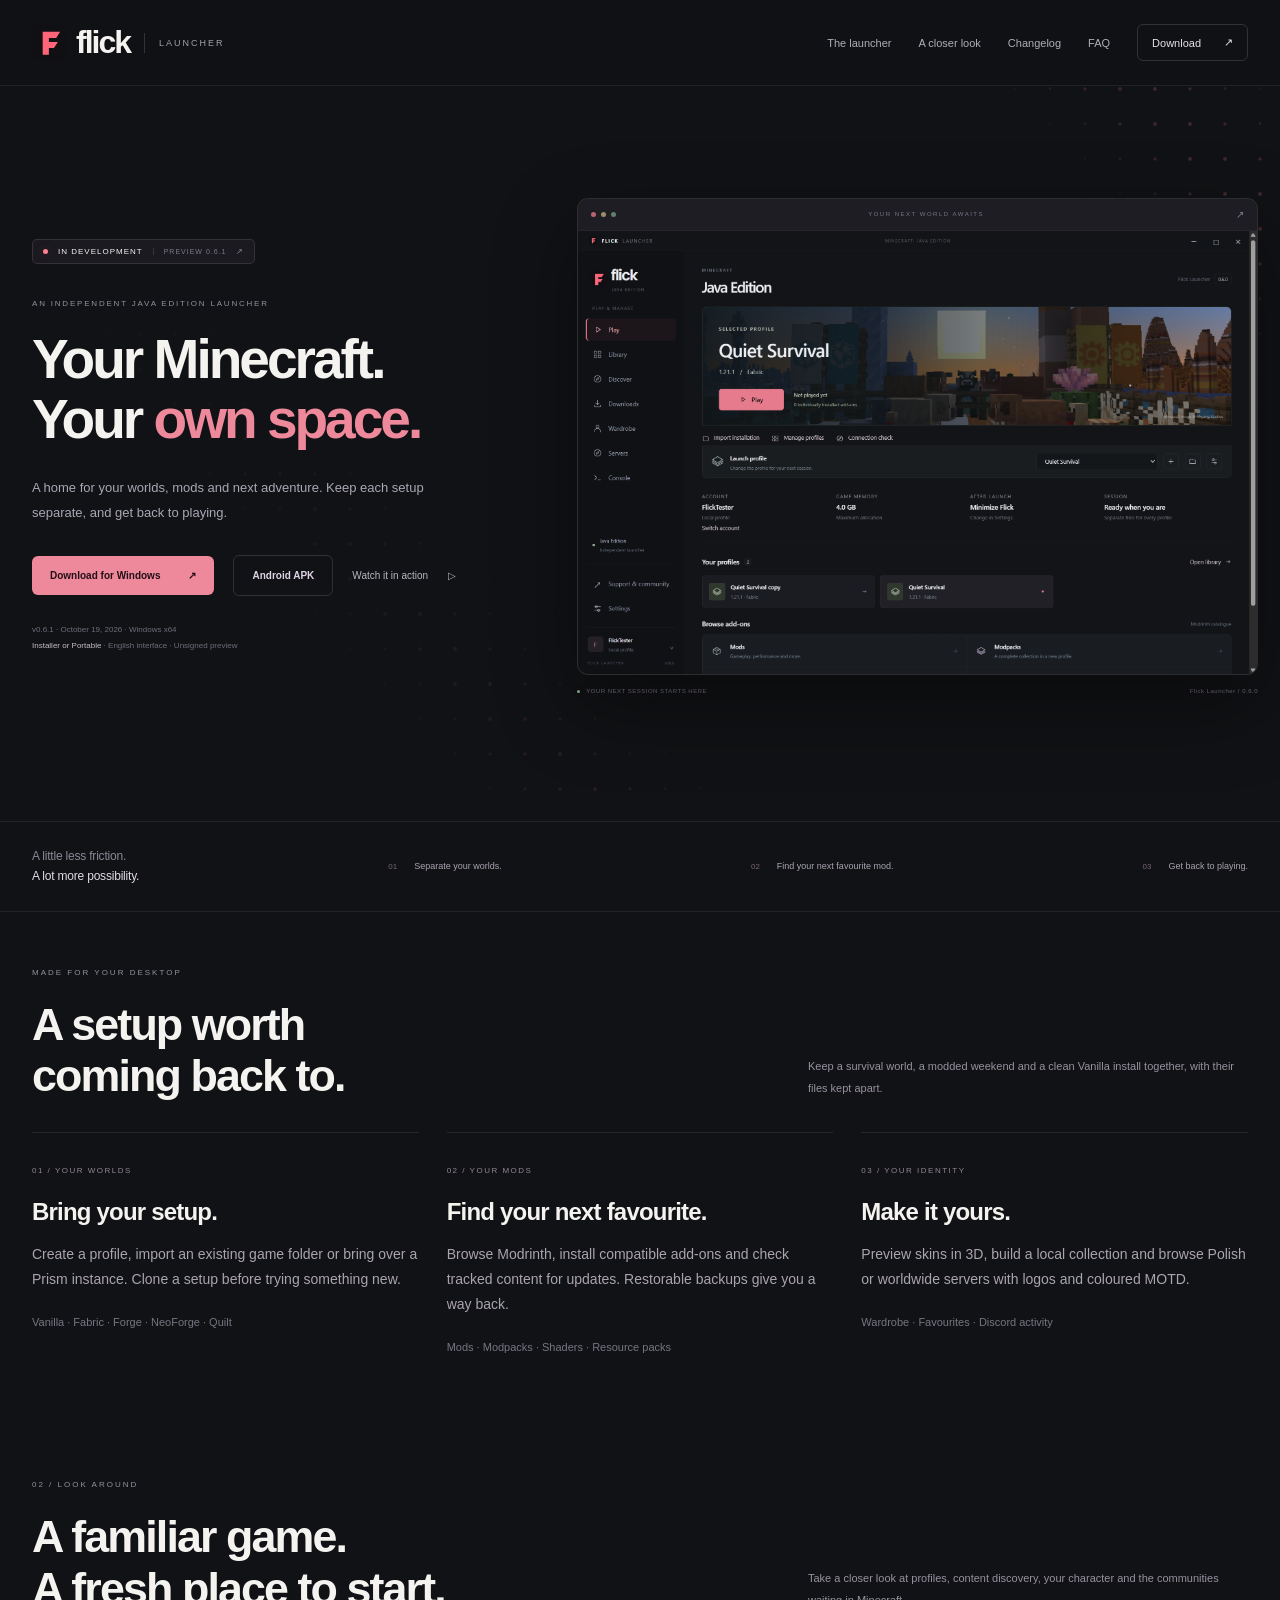
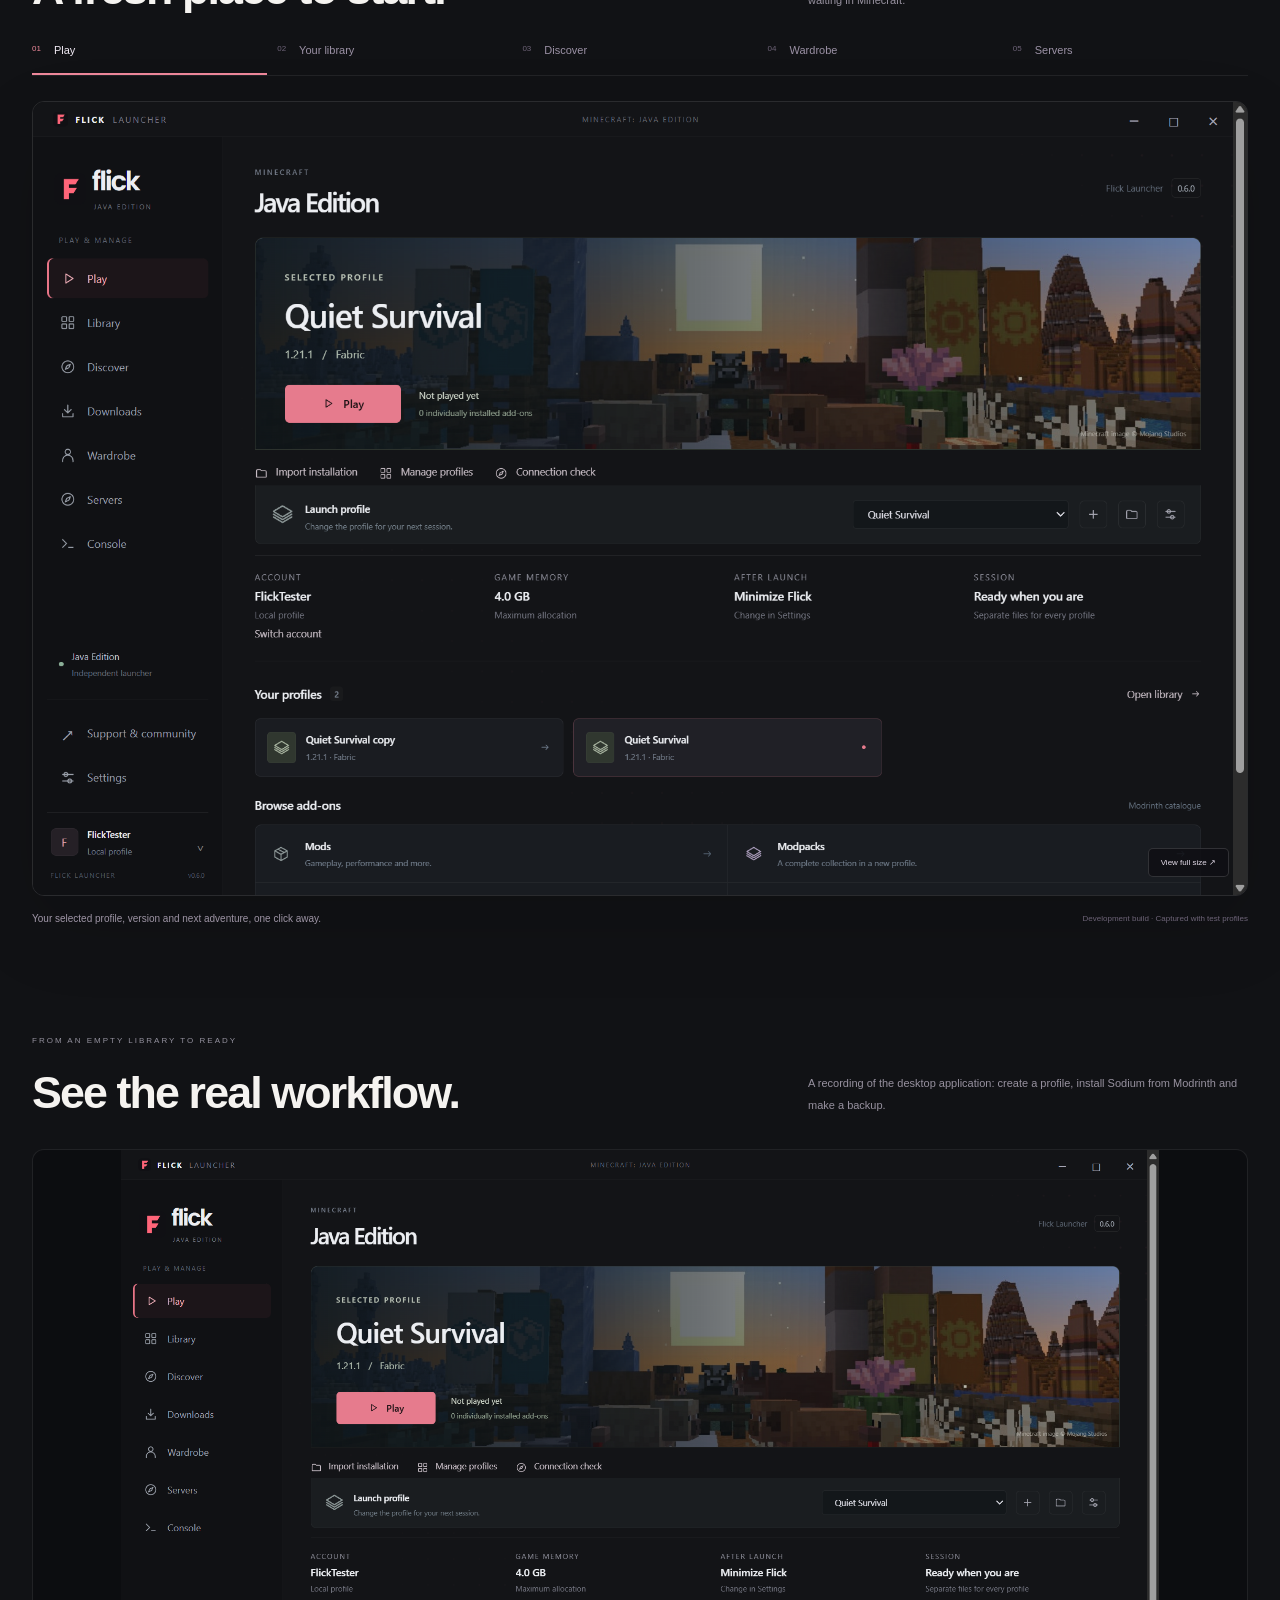
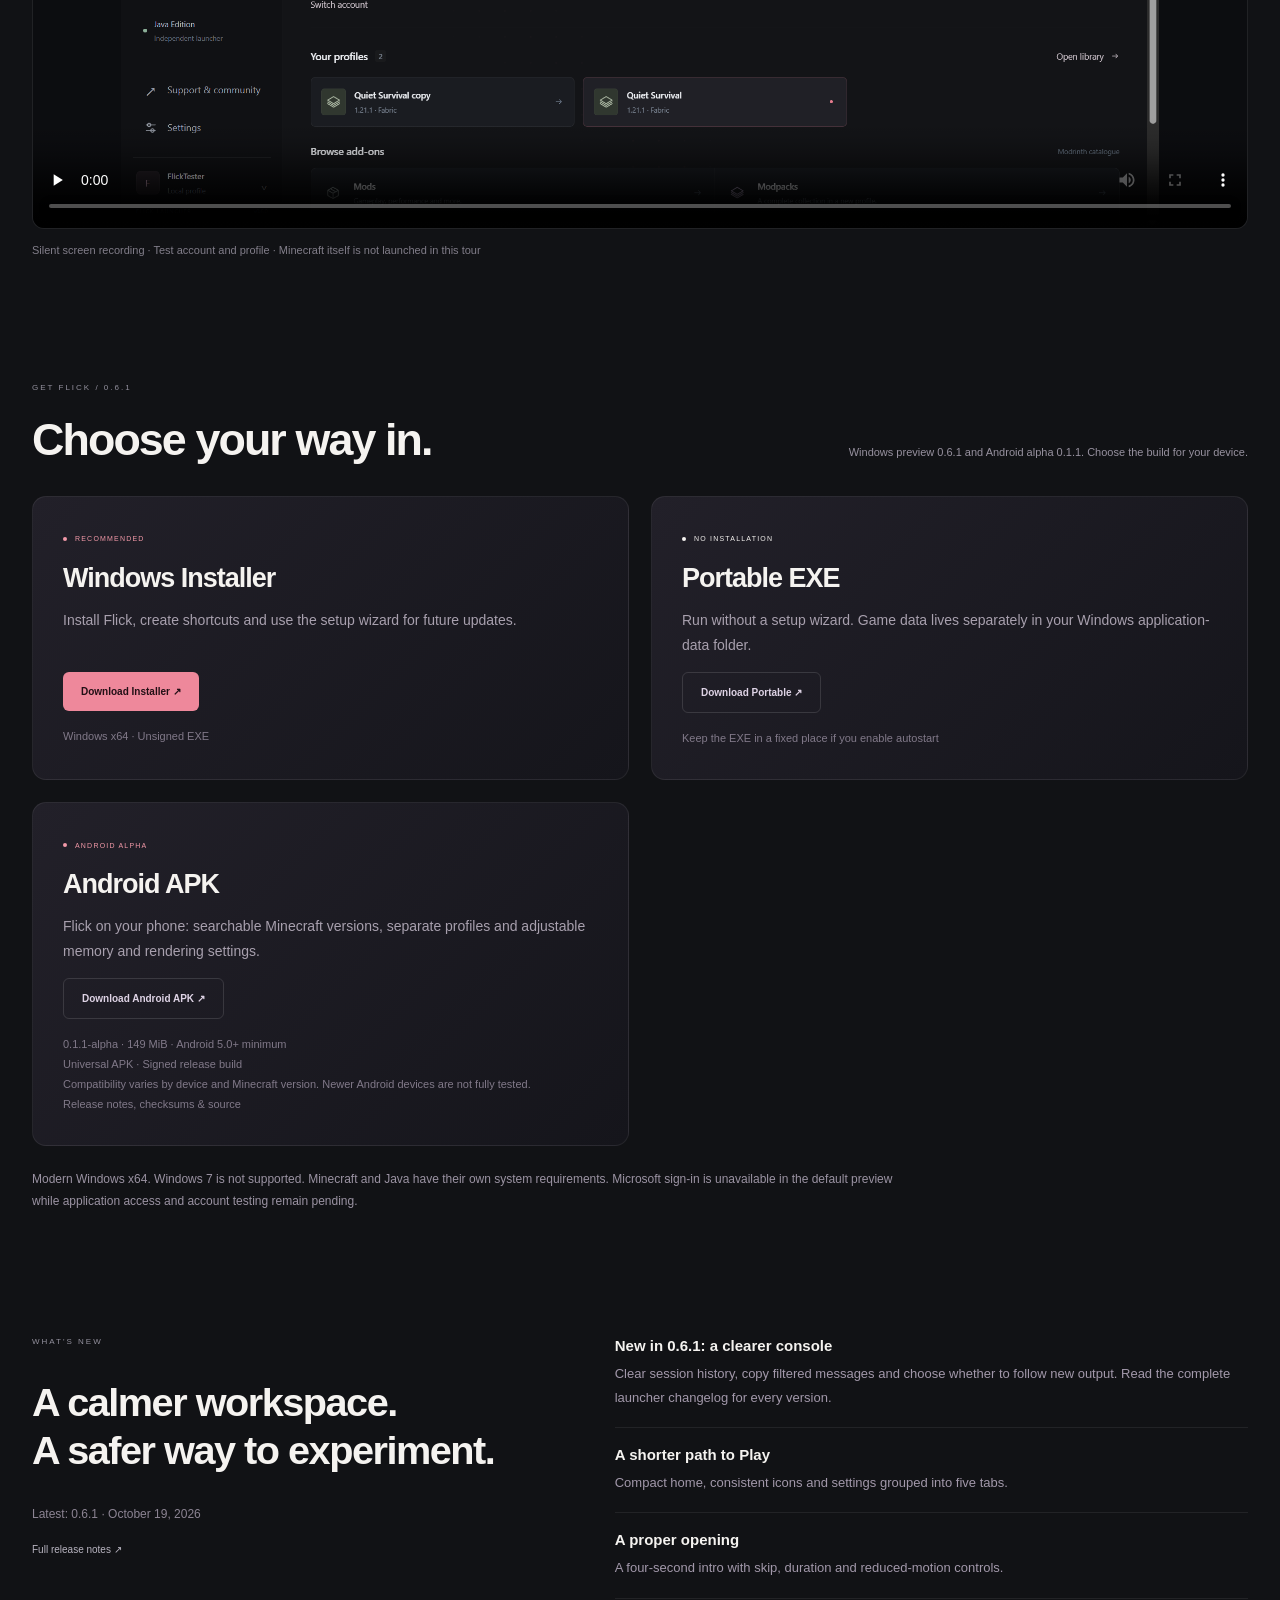
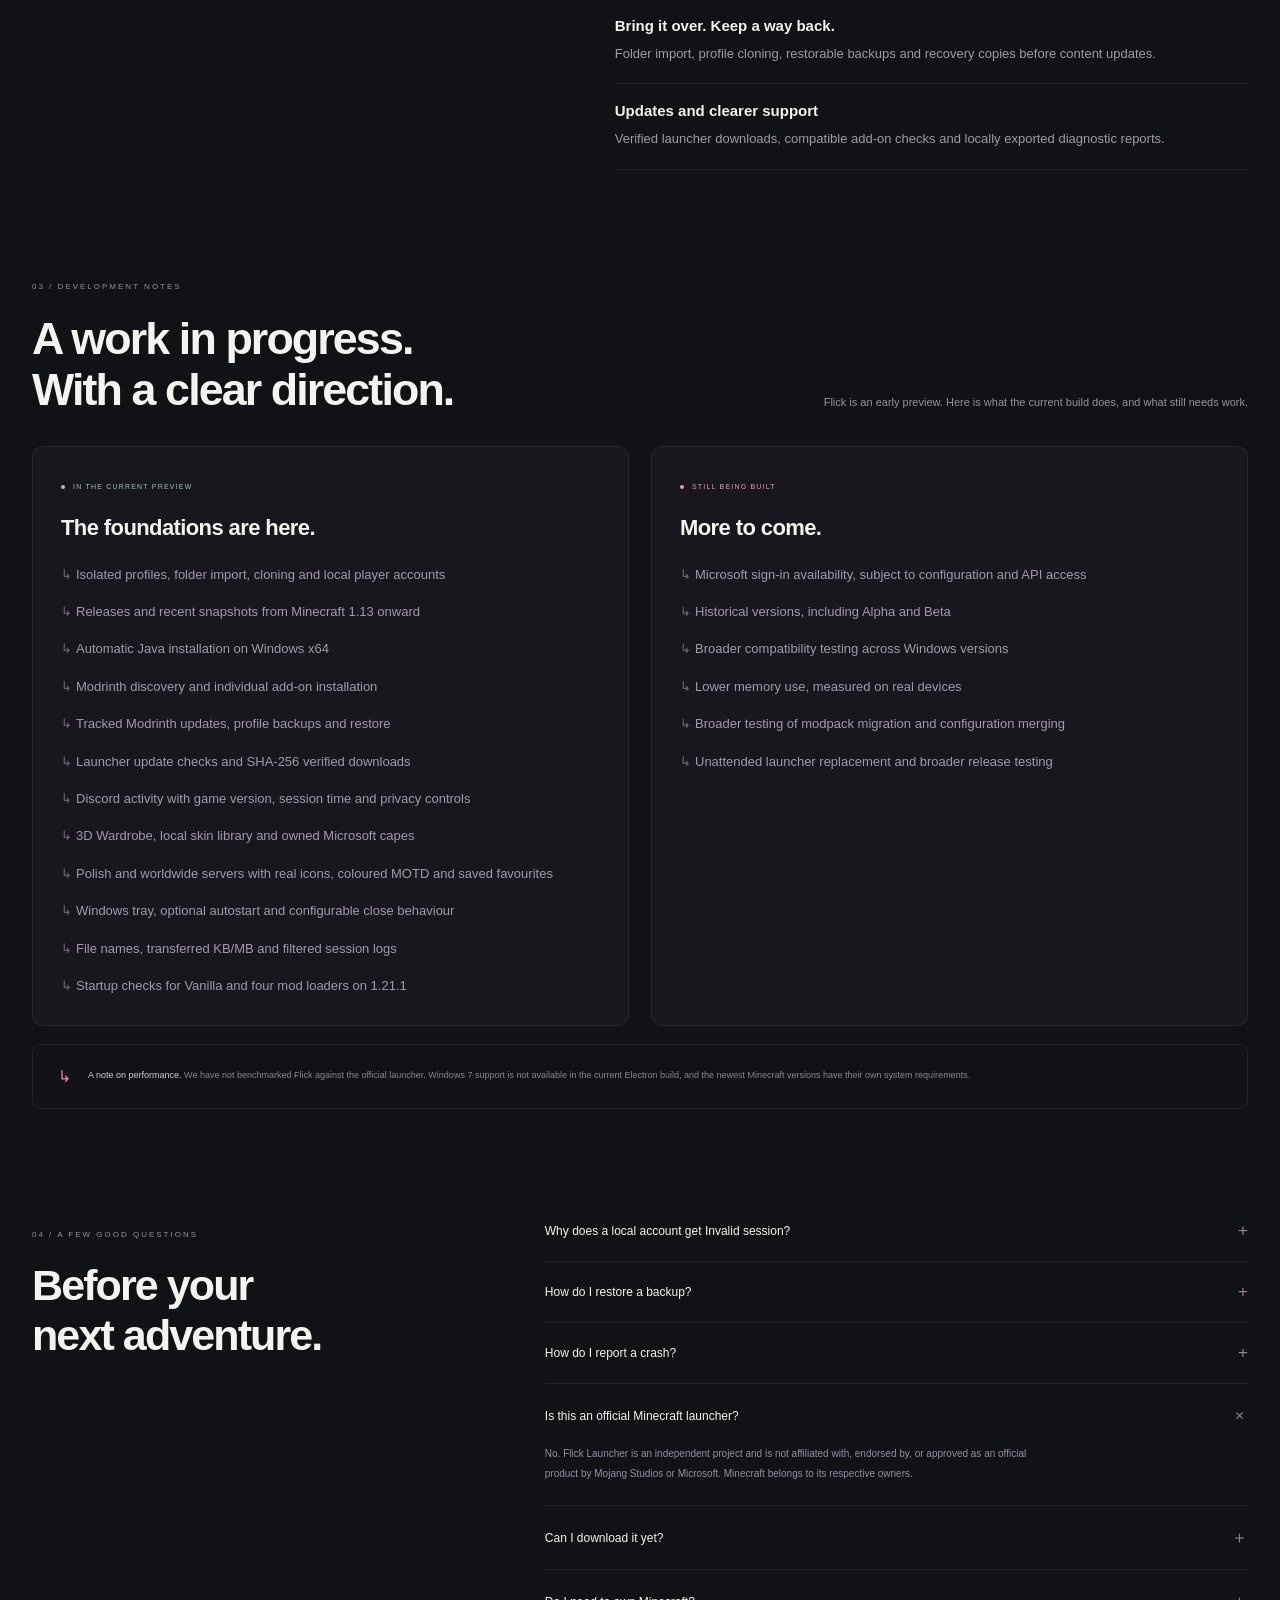
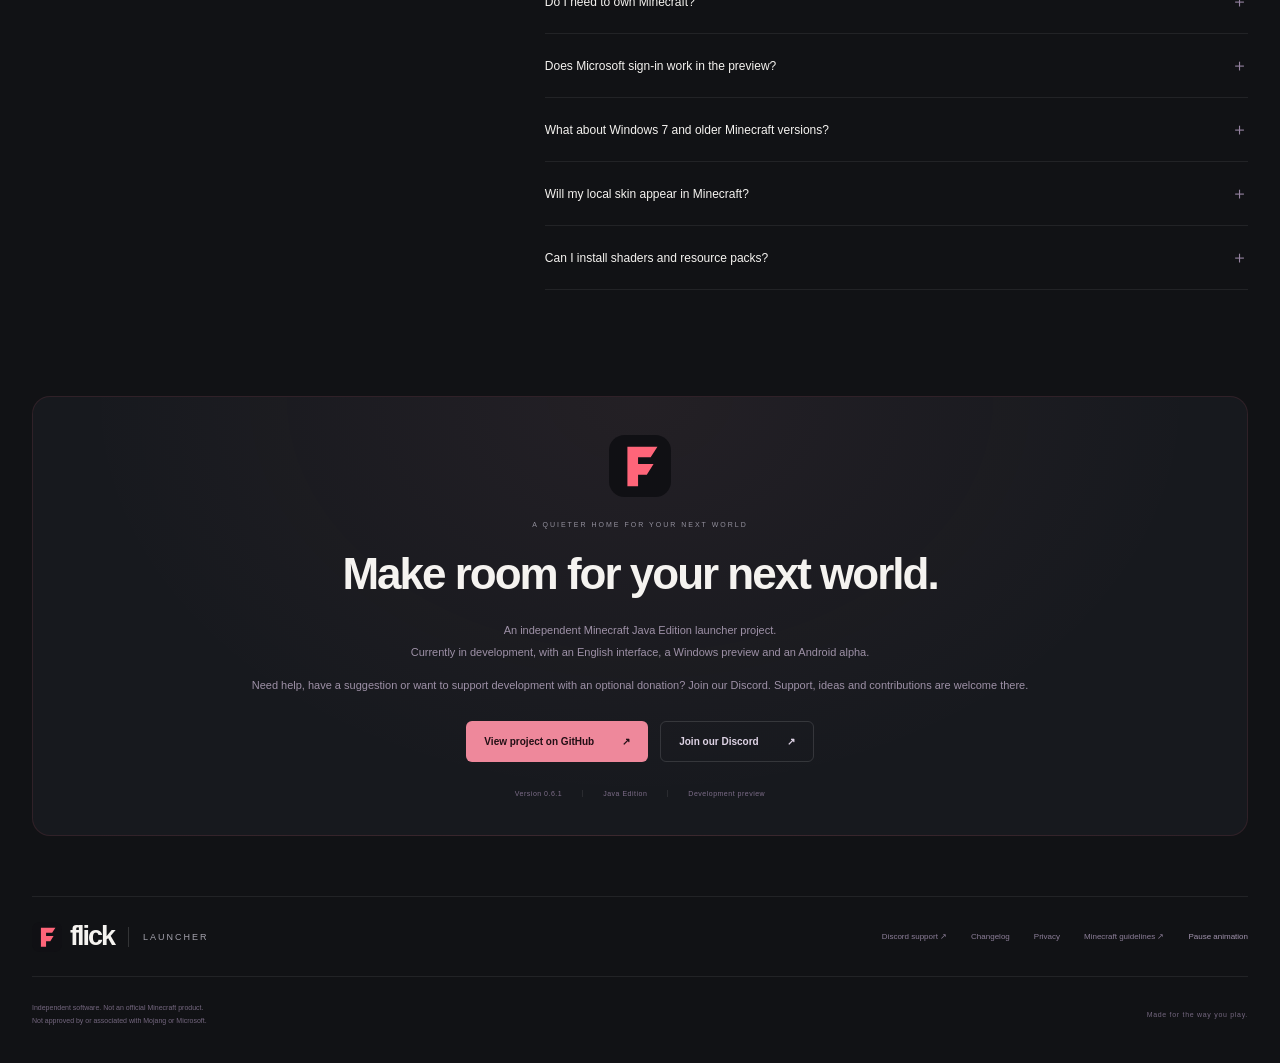
==== commit 8126dd50: "Update Flick Launcher website" ====
--- a/index.html
+++ b/index.html
@@ -64,7 +64,7 @@
               class="button primary"
               href="https://github.com/OskarTrzaskawka/flick-launcher-site/releases/download/v0.6.1/Flick-Launcher-Setup.exe"
               >Download for Windows <span>&#8599;</span></a
-            ><a class="text-link" href="#demo">Watch it in action <span>&#9655;</span></a>
+            ><a class="button outline" href="#android-download">Android APK</a><a class="text-link" href="#demo">Watch it in action <span>&#9655;</span></a>
           </div>
           <p class="hero-footnote">v0.6.1 &middot; October 19, 2026 &middot; Windows x64<br><a href="#download">Installer or Portable</a> &middot; English interface &middot; Unsigned preview</p>
         </div>
@@ -170,7 +170,7 @@
         </div>
       </section>
 <section id="demo" class="section-wrap demo-section" aria-labelledby="demo-heading"><div class="section-heading"><div><p class="eyebrow">FROM AN EMPTY LIBRARY TO READY</p><h2 id="demo-heading">See the real workflow.</h2></div><p>A recording of the desktop application: create a profile, install Sodium from Modrinth and make a backup.</p></div><video controls playsinline preload="none" poster="assets/launcher-home.png" aria-label="Flick Launcher setup demonstration"><source src="assets/launcher-tour.webm" type="video/webm">Your browser cannot play this recording. <a href="assets/launcher-tour.webm">Download the video</a>.</video><p class="video-caption">Silent screen recording &middot; Test account and profile &middot; Minecraft itself is not launched in this tour</p></section>
-<section id="download" class="section-wrap download-section" aria-labelledby="download-heading"><div class="section-heading"><div><p class="eyebrow">GET FLICK / 0.6.1</p><h2 id="download-heading">Choose your way in.</h2></div><p>Development preview released October 19, 2026. Both downloads use the same launcher.</p></div><div class="download-grid"><article><span class="label coral">RECOMMENDED</span><h3>Windows Installer</h3><p>Install Flick, create shortcuts and use the setup wizard for future updates.</p><a class="button primary" href="https://github.com/OskarTrzaskawka/flick-launcher-site/releases/download/v0.6.1/Flick-Launcher-Setup.exe">Download Installer &#8599;</a><small>Windows x64 &middot; Unsigned EXE</small></article><article><span class="label">NO INSTALLATION</span><h3>Portable EXE</h3><p>Run without a setup wizard. Game data lives separately in your Windows application-data folder.</p><a class="button outline" href="https://github.com/OskarTrzaskawka/flick-launcher-site/releases/download/v0.6.1/Flick-Launcher-Portable.exe">Download Portable &#8599;</a><small>Keep the EXE in a fixed place if you enable autostart</small></article></div><p class="compatibility-note">Modern Windows x64. Windows 7 is not supported. Minecraft and Java have their own system requirements. Microsoft sign-in is unavailable in the default preview while application access and account testing remain pending.</p></section>
+<section id="download" class="section-wrap download-section" aria-labelledby="download-heading"><div class="section-heading"><div><p class="eyebrow">GET FLICK / 0.6.1</p><h2 id="download-heading">Choose your way in.</h2></div><p>Windows preview 0.6.1 and Android alpha 0.1.1. Choose the build for your device.</p></div><div class="download-grid"><article><span class="label coral">RECOMMENDED</span><h3>Windows Installer</h3><p>Install Flick, create shortcuts and use the setup wizard for future updates.</p><a class="button primary" href="https://github.com/OskarTrzaskawka/flick-launcher-site/releases/download/v0.6.1/Flick-Launcher-Setup.exe">Download Installer &#8599;</a><small>Windows x64 &middot; Unsigned EXE</small></article><article><span class="label">NO INSTALLATION</span><h3>Portable EXE</h3><p>Run without a setup wizard. Game data lives separately in your Windows application-data folder.</p><a class="button outline" href="https://github.com/OskarTrzaskawka/flick-launcher-site/releases/download/v0.6.1/Flick-Launcher-Portable.exe">Download Portable &#8599;</a><small>Keep the EXE in a fixed place if you enable autostart</small></article><article id="android-download"><span class="label coral">ANDROID ALPHA</span><h3>Android APK</h3><p>Flick on your phone: searchable Minecraft versions, separate profiles and adjustable memory and rendering settings.</p><a class="button outline" href="https://github.com/OskarTrzaskawka/flick-launcher-site/releases/download/android-v0.1.1-alpha/Flick-Launcher-Android-0.1.1-alpha-universal.apk">Download Android APK &#8599;</a><small>0.1.1-alpha &middot; 149 MiB &middot; Android 5.0+ minimum<br>Universal APK &middot; Signed release build<br>Compatibility varies by device and Minecraft version. Newer Android devices are not fully tested.<br><a href="https://github.com/OskarTrzaskawka/flick-launcher-site/releases/tag/android-v0.1.1-alpha">Release notes, checksums &amp; source</a></small></article></div><p class="compatibility-note">Modern Windows x64. Windows 7 is not supported. Minecraft and Java have their own system requirements. Microsoft sign-in is unavailable in the default preview while application access and account testing remain pending.</p></section>
 <section id="release-notes" class="section-wrap release-section" aria-labelledby="release-heading"><div><p class="eyebrow">WHAT'S NEW</p><h2 id="release-heading">A calmer workspace.<br>A safer way to experiment.</h2><p>Latest: 0.6.1 &middot; October 19, 2026</p><a class="text-link" href="changelog.html">Full release notes &#8599;</a></div><ul class="release-list"><li><strong>New in 0.6.1: a clearer console</strong><span>Clear session history, copy filtered messages and choose whether to follow new output. Read the complete launcher changelog for every version.</span></li><li><strong>A shorter path to Play</strong><span>Compact home, consistent icons and settings grouped into five tabs.</span></li><li><strong>A proper opening</strong><span>A four-second intro with skip, duration and reduced-motion controls.</span></li><li><strong>Bring it over. Keep a way back.</strong><span>Folder import, profile cloning, restorable backups and recovery copies before content updates.</span></li><li><strong>Updates and clearer support</strong><span>Verified launcher downloads, compatible add-on checks and locally exported diagnostic reports.</span></li></ul></section>
       <section
         class="development section-wrap"
@@ -240,7 +240,7 @@
           <details>
             <summary>Can I download it yet?<span>＋</span></summary>
             <p>
-              Yes. The Windows x64 development preview is available from the project's
+              Yes. The <a href="#android-download">Android alpha APK</a> is available alongside the Windows x64 development preview. Windows downloads are available from the project's
               <a href="https://github.com/OskarTrzaskawka/flick-launcher-site/releases/tag/v0.6.1"
                 >GitHub release</a
               >. Choose Setup to install or Portable to run without installation. Both builds are
@@ -291,7 +291,7 @@
           <h2 id="project-heading">Make room for your next world.</h2>
           <p>
             An independent Minecraft Java Edition launcher project.<br />Currently in development,
-            with an English interface and a Windows desktop preview.
+            with an English interface, a Windows preview and an Android alpha.
           </p>
           <p>Need help, have a suggestion or want to support development with an optional donation? Join our Discord. Support, ideas and contributions are welcome there.</p>
           <div class="project-actions">
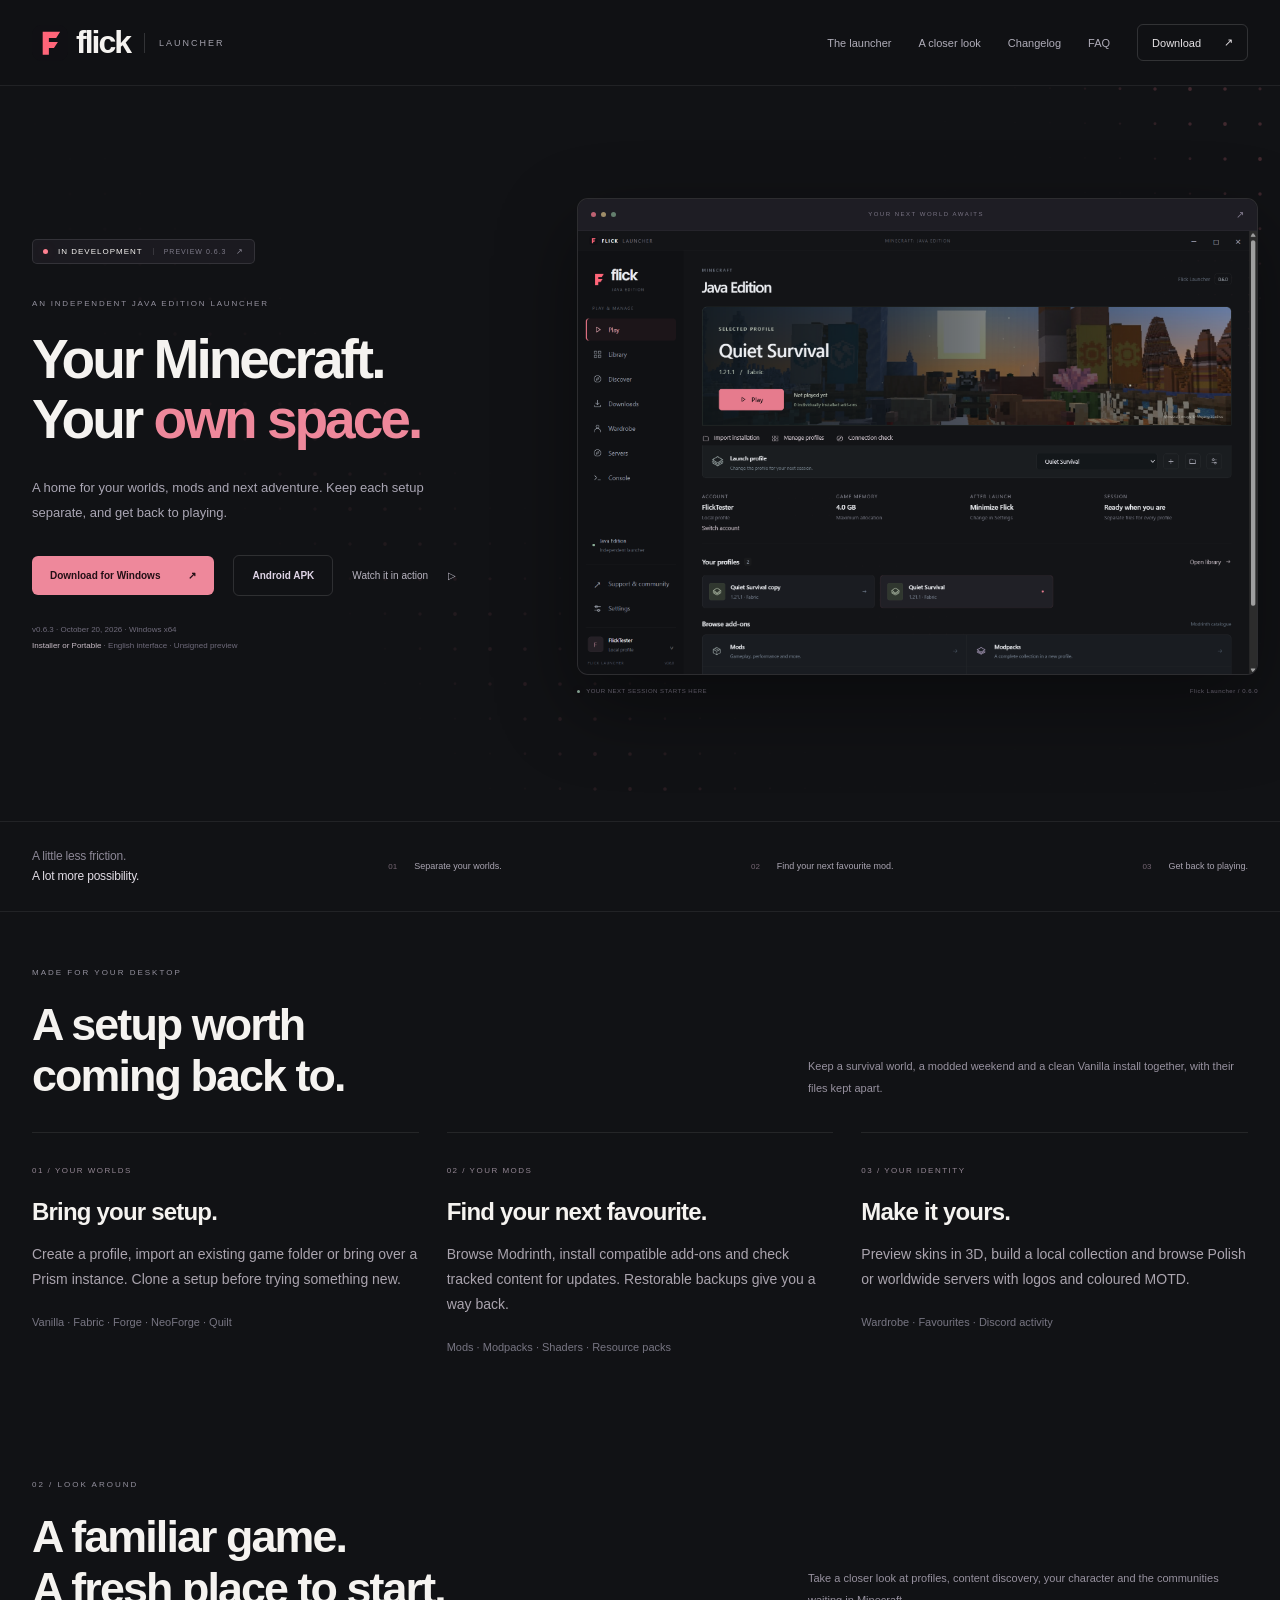
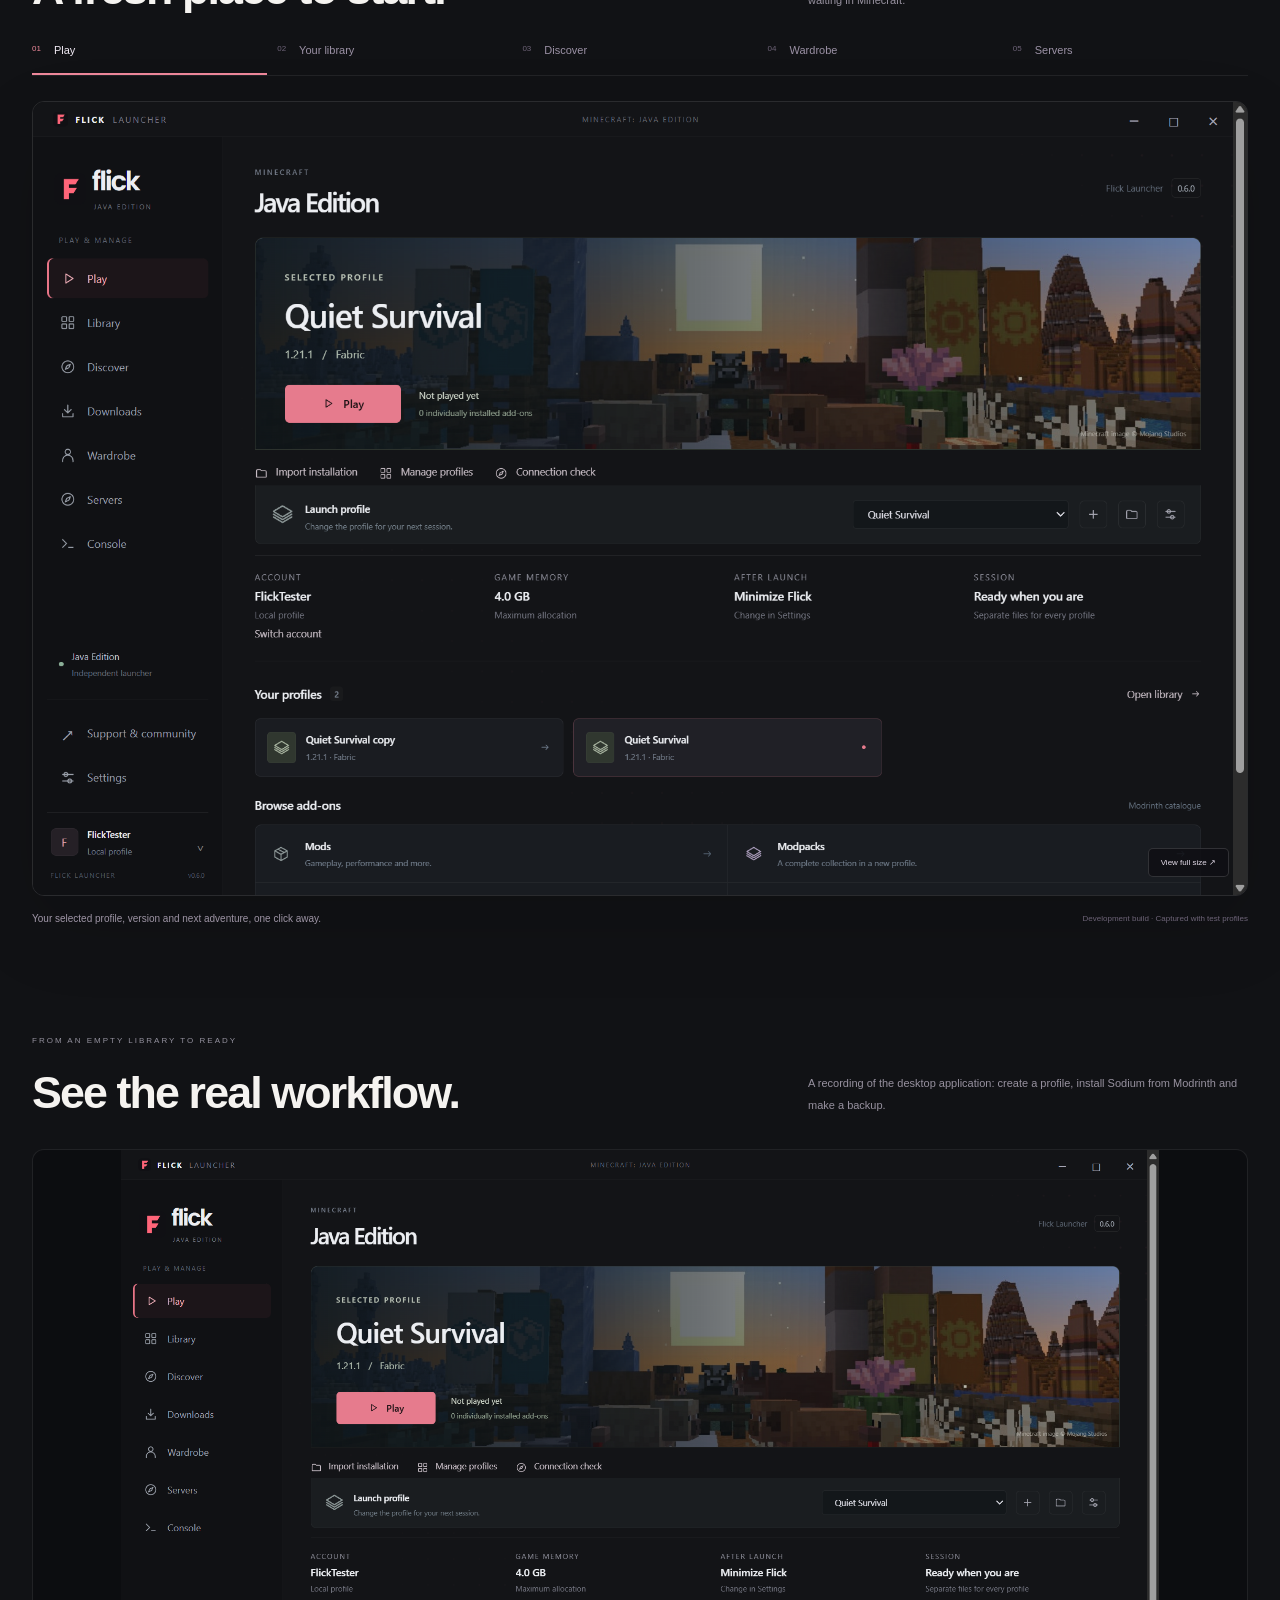
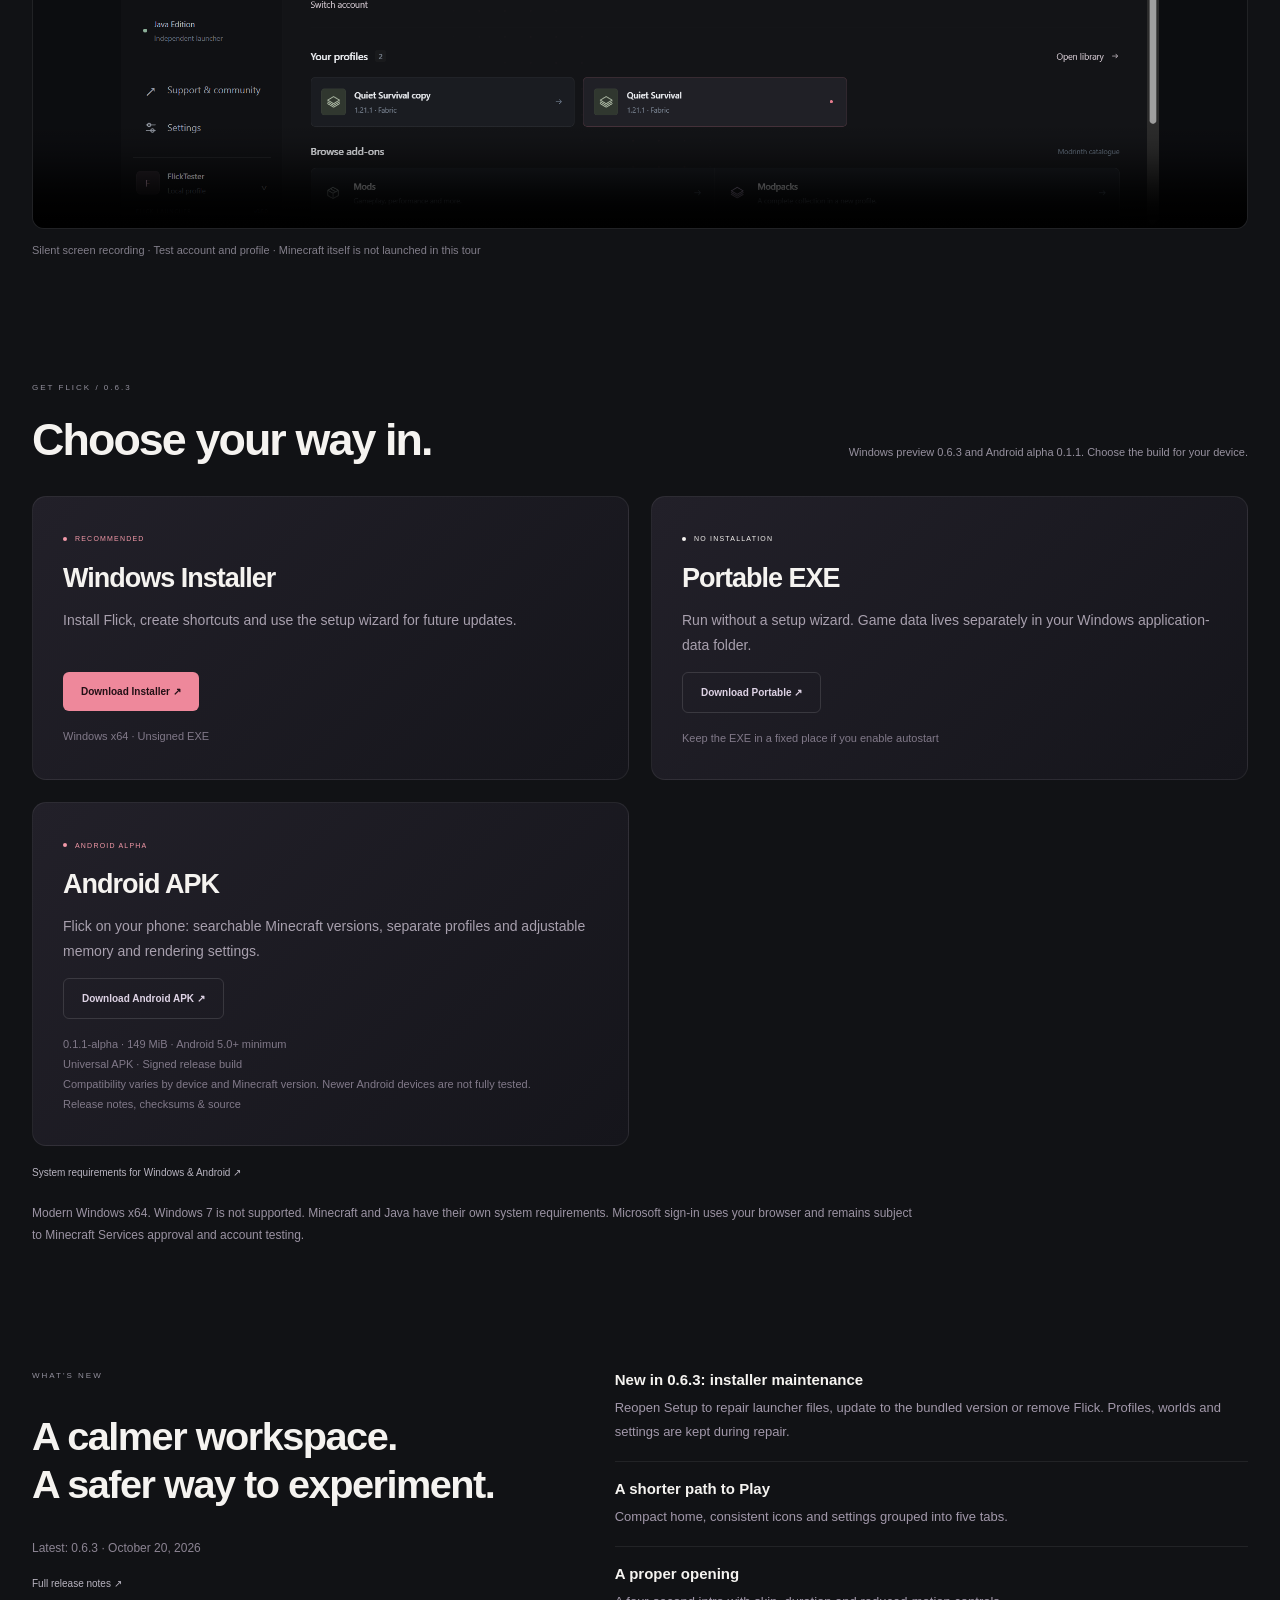
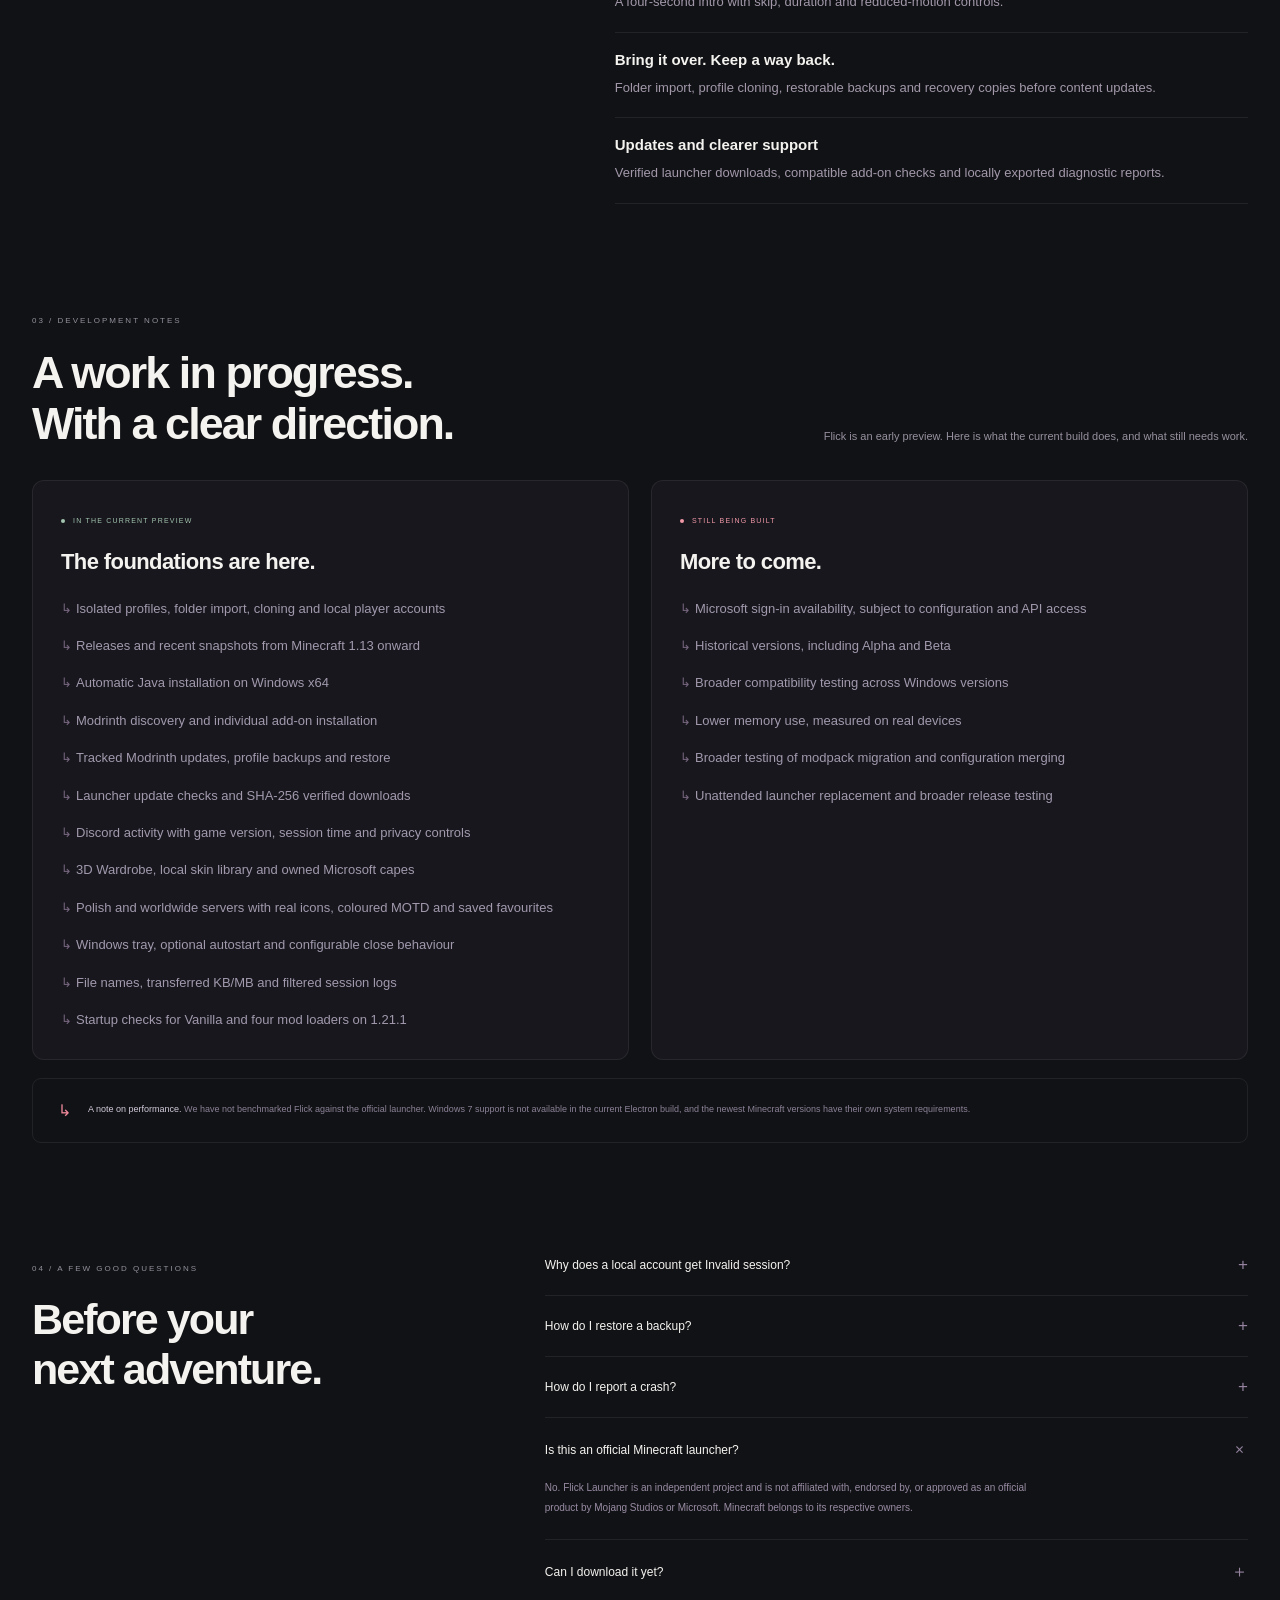
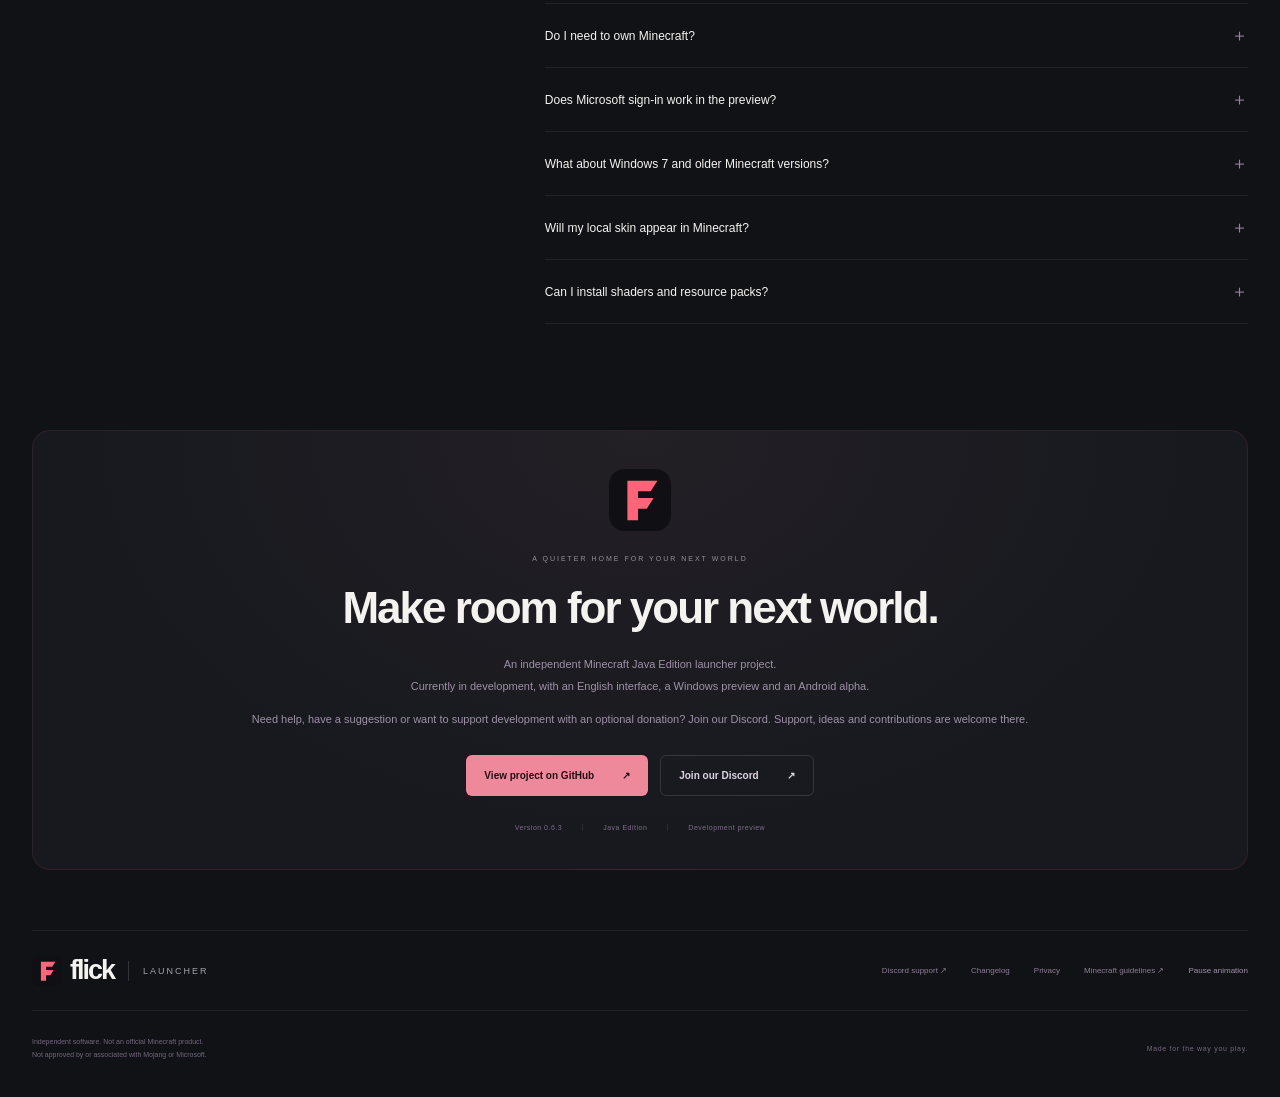
==== commit 6b04414b: "Update Flick Launcher website" ====
--- a/index.html
+++ b/index.html
@@ -54,7 +54,7 @@
         <div class="hero-copy">
           <a class="status-pill" href="#development"
             ><span class="status-dot"></span> IN DEVELOPMENT
-            <span class="pill-version">PREVIEW 0.6.1</span><span>↗</span></a
+            <span class="pill-version">PREVIEW 0.6.3</span><span>↗</span></a
           >
           <p class="eyebrow">AN INDEPENDENT JAVA EDITION LAUNCHER</p>
           <h1 id="hero-heading">Your Minecraft.<br />Your <span>own space.</span></h1>
@@ -62,11 +62,11 @@
           <div class="hero-actions">
             <a
               class="button primary"
-              href="https://github.com/OskarTrzaskawka/flick-launcher-site/releases/download/v0.6.1/Flick-Launcher-Setup.exe"
+              href="https://github.com/OskarTrzaskawka/flick-launcher-site/releases/download/v0.6.3/Flick-Launcher-Setup.exe"
               >Download for Windows <span>&#8599;</span></a
             ><a class="button outline" href="#android-download">Android APK</a><a class="text-link" href="#demo">Watch it in action <span>&#9655;</span></a>
           </div>
-          <p class="hero-footnote">v0.6.1 &middot; October 19, 2026 &middot; Windows x64<br><a href="#download">Installer or Portable</a> &middot; English interface &middot; Unsigned preview</p>
+          <p class="hero-footnote">v0.6.3 &middot; October 20, 2026 &middot; Windows x64<br><a href="#download">Installer or Portable</a> &middot; English interface &middot; Unsigned preview</p>
         </div>
         <div class="hero-visual">
           <div class="visual-glow"></div>
@@ -170,8 +170,8 @@
         </div>
       </section>
 <section id="demo" class="section-wrap demo-section" aria-labelledby="demo-heading"><div class="section-heading"><div><p class="eyebrow">FROM AN EMPTY LIBRARY TO READY</p><h2 id="demo-heading">See the real workflow.</h2></div><p>A recording of the desktop application: create a profile, install Sodium from Modrinth and make a backup.</p></div><video controls playsinline preload="none" poster="assets/launcher-home.png" aria-label="Flick Launcher setup demonstration"><source src="assets/launcher-tour.webm" type="video/webm">Your browser cannot play this recording. <a href="assets/launcher-tour.webm">Download the video</a>.</video><p class="video-caption">Silent screen recording &middot; Test account and profile &middot; Minecraft itself is not launched in this tour</p></section>
-<section id="download" class="section-wrap download-section" aria-labelledby="download-heading"><div class="section-heading"><div><p class="eyebrow">GET FLICK / 0.6.1</p><h2 id="download-heading">Choose your way in.</h2></div><p>Windows preview 0.6.1 and Android alpha 0.1.1. Choose the build for your device.</p></div><div class="download-grid"><article><span class="label coral">RECOMMENDED</span><h3>Windows Installer</h3><p>Install Flick, create shortcuts and use the setup wizard for future updates.</p><a class="button primary" href="https://github.com/OskarTrzaskawka/flick-launcher-site/releases/download/v0.6.1/Flick-Launcher-Setup.exe">Download Installer &#8599;</a><small>Windows x64 &middot; Unsigned EXE</small></article><article><span class="label">NO INSTALLATION</span><h3>Portable EXE</h3><p>Run without a setup wizard. Game data lives separately in your Windows application-data folder.</p><a class="button outline" href="https://github.com/OskarTrzaskawka/flick-launcher-site/releases/download/v0.6.1/Flick-Launcher-Portable.exe">Download Portable &#8599;</a><small>Keep the EXE in a fixed place if you enable autostart</small></article><article id="android-download"><span class="label coral">ANDROID ALPHA</span><h3>Android APK</h3><p>Flick on your phone: searchable Minecraft versions, separate profiles and adjustable memory and rendering settings.</p><a class="button outline" href="https://github.com/OskarTrzaskawka/flick-launcher-site/releases/download/android-v0.1.1-alpha/Flick-Launcher-Android-0.1.1-alpha-universal.apk">Download Android APK &#8599;</a><small>0.1.1-alpha &middot; 149 MiB &middot; Android 5.0+ minimum<br>Universal APK &middot; Signed release build<br>Compatibility varies by device and Minecraft version. Newer Android devices are not fully tested.<br><a href="https://github.com/OskarTrzaskawka/flick-launcher-site/releases/tag/android-v0.1.1-alpha">Release notes, checksums &amp; source</a></small></article></div><p class="compatibility-note">Modern Windows x64. Windows 7 is not supported. Minecraft and Java have their own system requirements. Microsoft sign-in is unavailable in the default preview while application access and account testing remain pending.</p></section>
-<section id="release-notes" class="section-wrap release-section" aria-labelledby="release-heading"><div><p class="eyebrow">WHAT'S NEW</p><h2 id="release-heading">A calmer workspace.<br>A safer way to experiment.</h2><p>Latest: 0.6.1 &middot; October 19, 2026</p><a class="text-link" href="changelog.html">Full release notes &#8599;</a></div><ul class="release-list"><li><strong>New in 0.6.1: a clearer console</strong><span>Clear session history, copy filtered messages and choose whether to follow new output. Read the complete launcher changelog for every version.</span></li><li><strong>A shorter path to Play</strong><span>Compact home, consistent icons and settings grouped into five tabs.</span></li><li><strong>A proper opening</strong><span>A four-second intro with skip, duration and reduced-motion controls.</span></li><li><strong>Bring it over. Keep a way back.</strong><span>Folder import, profile cloning, restorable backups and recovery copies before content updates.</span></li><li><strong>Updates and clearer support</strong><span>Verified launcher downloads, compatible add-on checks and locally exported diagnostic reports.</span></li></ul></section>
+<section id="download" class="section-wrap download-section" aria-labelledby="download-heading"><div class="section-heading"><div><p class="eyebrow">GET FLICK / 0.6.3</p><h2 id="download-heading">Choose your way in.</h2></div><p>Windows preview 0.6.3 and Android alpha 0.1.1. Choose the build for your device.</p></div><div class="download-grid"><article><span class="label coral">RECOMMENDED</span><h3>Windows Installer</h3><p>Install Flick, create shortcuts and use the setup wizard for future updates.</p><a class="button primary" href="https://github.com/OskarTrzaskawka/flick-launcher-site/releases/download/v0.6.3/Flick-Launcher-Setup.exe">Download Installer &#8599;</a><small>Windows x64 &middot; Unsigned EXE</small></article><article><span class="label">NO INSTALLATION</span><h3>Portable EXE</h3><p>Run without a setup wizard. Game data lives separately in your Windows application-data folder.</p><a class="button outline" href="https://github.com/OskarTrzaskawka/flick-launcher-site/releases/download/v0.6.3/Flick-Launcher-Portable.exe">Download Portable &#8599;</a><small>Keep the EXE in a fixed place if you enable autostart</small></article><article id="android-download"><span class="label coral">ANDROID ALPHA</span><h3>Android APK</h3><p>Flick on your phone: searchable Minecraft versions, separate profiles and adjustable memory and rendering settings.</p><a class="button outline" href="https://github.com/OskarTrzaskawka/flick-launcher-site/releases/download/android-v0.1.1-alpha/Flick-Launcher-Android-0.1.1-alpha-universal.apk">Download Android APK &#8599;</a><small>0.1.1-alpha &middot; 149 MiB &middot; Android 5.0+ minimum<br>Universal APK &middot; Signed release build<br>Compatibility varies by device and Minecraft version. Newer Android devices are not fully tested.<br><a href="https://github.com/OskarTrzaskawka/flick-launcher-site/releases/tag/android-v0.1.1-alpha">Release notes, checksums &amp; source</a></small></article></div><p><a class="text-link" href="requirements.html">System requirements for Windows &amp; Android &#8599;</a></p><p class="compatibility-note">Modern Windows x64. Windows 7 is not supported. Minecraft and Java have their own system requirements. Microsoft sign-in uses your browser and remains subject to Minecraft Services approval and account testing.</p></section>
+<section id="release-notes" class="section-wrap release-section" aria-labelledby="release-heading"><div><p class="eyebrow">WHAT'S NEW</p><h2 id="release-heading">A calmer workspace.<br>A safer way to experiment.</h2><p>Latest: 0.6.3 &middot; October 20, 2026</p><a class="text-link" href="changelog.html">Full release notes &#8599;</a></div><ul class="release-list"><li><strong>New in 0.6.3: installer maintenance</strong><span>Reopen Setup to repair launcher files, update to the bundled version or remove Flick. Profiles, worlds and settings are kept during repair.</span></li><li><strong>A shorter path to Play</strong><span>Compact home, consistent icons and settings grouped into five tabs.</span></li><li><strong>A proper opening</strong><span>A four-second intro with skip, duration and reduced-motion controls.</span></li><li><strong>Bring it over. Keep a way back.</strong><span>Folder import, profile cloning, restorable backups and recovery copies before content updates.</span></li><li><strong>Updates and clearer support</strong><span>Verified launcher downloads, compatible add-on checks and locally exported diagnostic reports.</span></li></ul></section>
       <section
         class="development section-wrap"
         id="development"
@@ -241,7 +241,7 @@
             <summary>Can I download it yet?<span>＋</span></summary>
             <p>
               Yes. The <a href="#android-download">Android alpha APK</a> is available alongside the Windows x64 development preview. Windows downloads are available from the project's
-              <a href="https://github.com/OskarTrzaskawka/flick-launcher-site/releases/tag/v0.6.1"
+              <a href="https://github.com/OskarTrzaskawka/flick-launcher-site/releases/tag/v0.6.3"
                 >GitHub release</a
               >. Choose Setup to install or Portable to run without installation. Both builds are
               unsigned and remain an early preview. Windows 7 is not supported by this build.
@@ -258,9 +258,7 @@
           <details>
             <summary>Does Microsoft sign-in work in the preview?<span>＋</span></summary>
             <p>
-              The integration exists, but sign-in is not enabled in the default preview. It requires
-              the project's own Microsoft application registration, suitable Minecraft Services
-              access and end-to-end account testing. The launcher does not collect Microsoft
+              Sign-in opens your browser and uses a device code. Minecraft Services approval and end-to-end account testing are still pending. The launcher does not collect Microsoft
               passwords in its own interface.
             </p>
           </details>
@@ -302,7 +300,7 @@
             >
           </div>
           <div class="project-meta">
-            <span>Version 0.6.1</span><span>Java Edition</span><span>Development preview</span>
+            <span>Version 0.6.3</span><span>Java Edition</span><span>Development preview</span>
           </div>
         </div>
       </section>
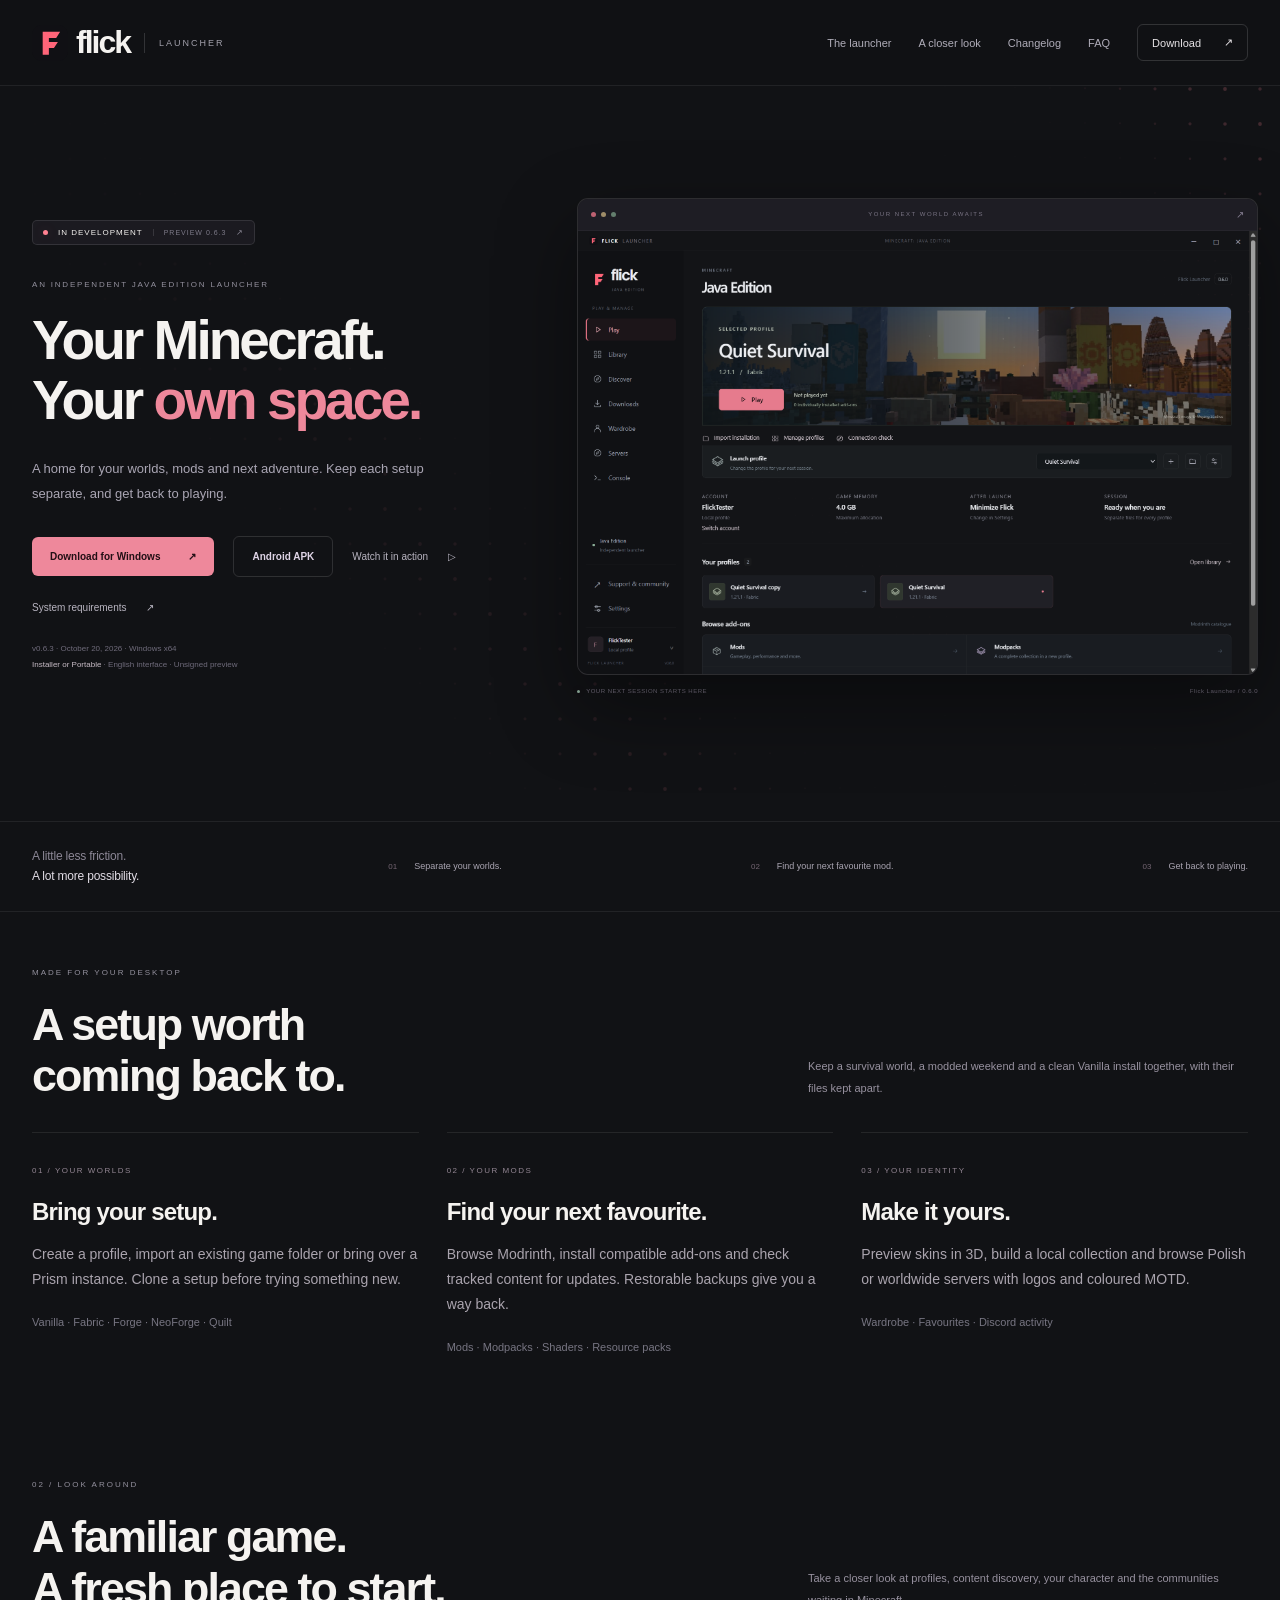
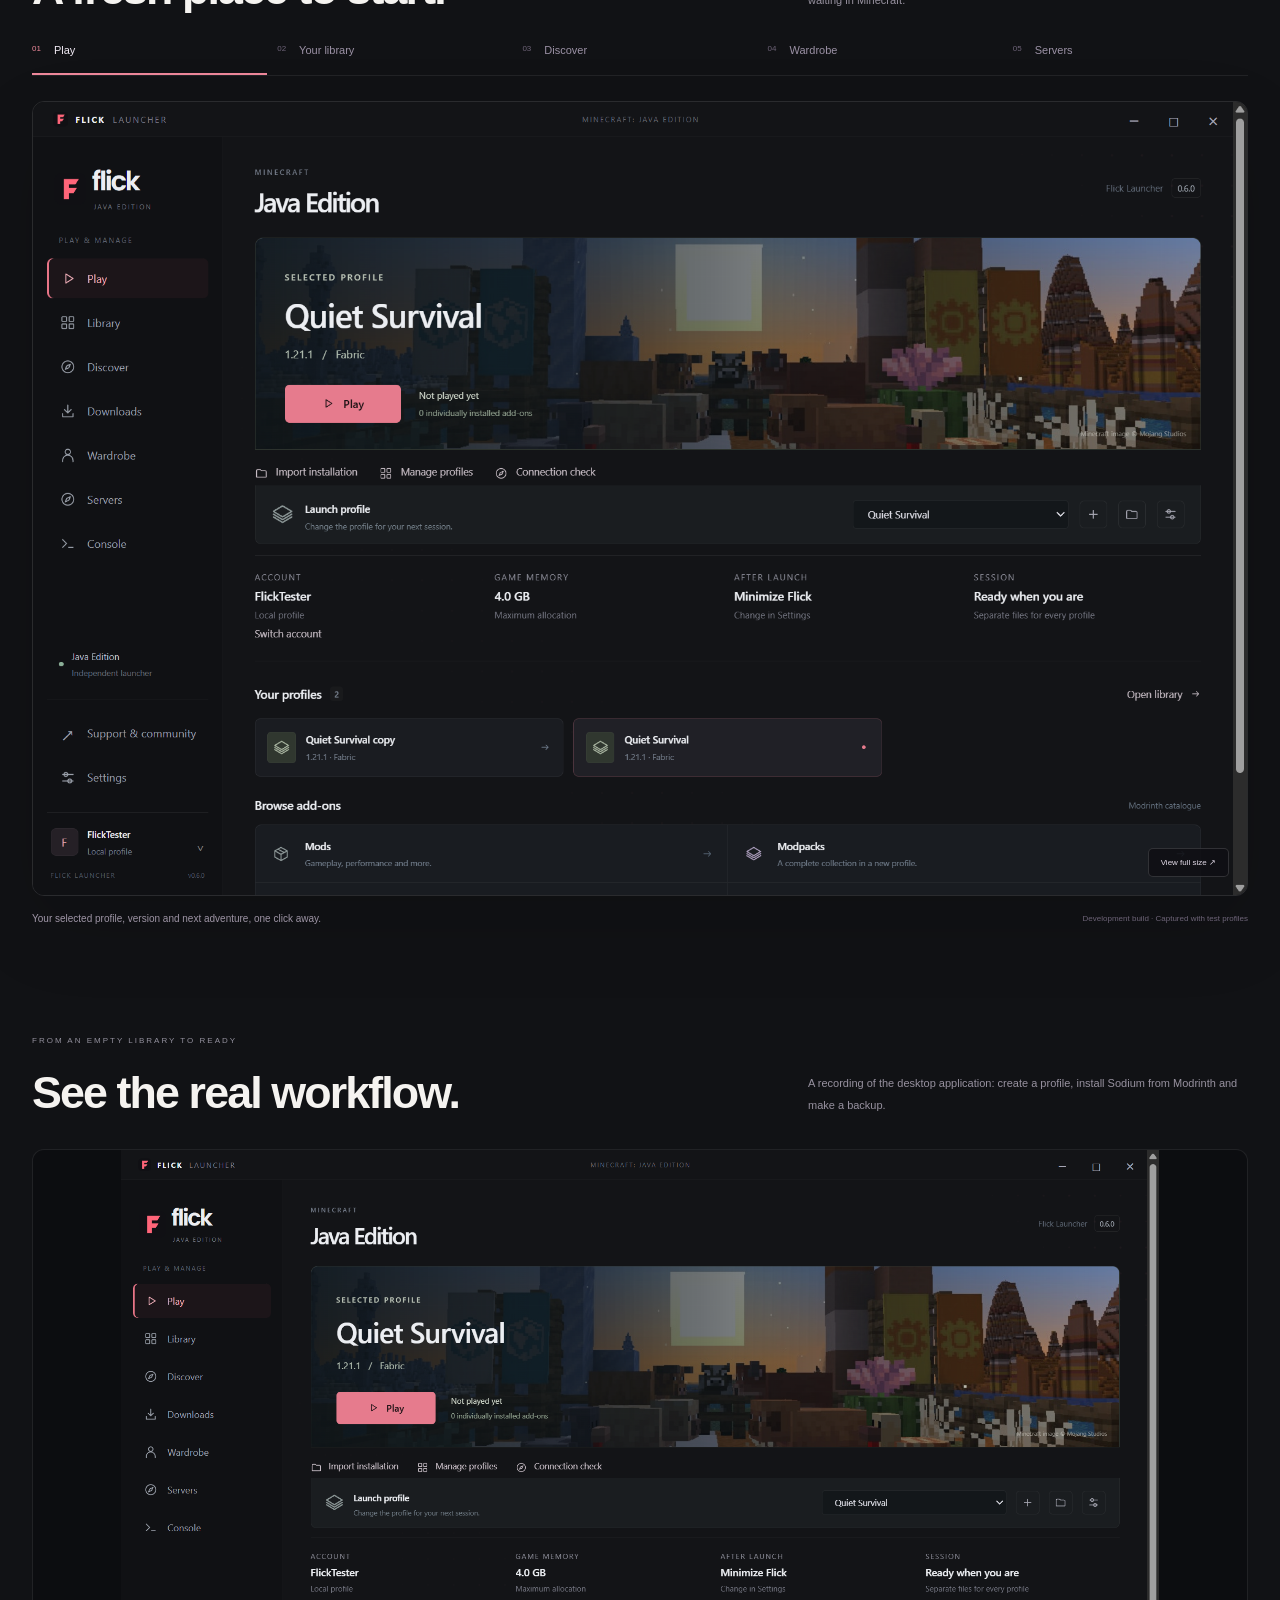
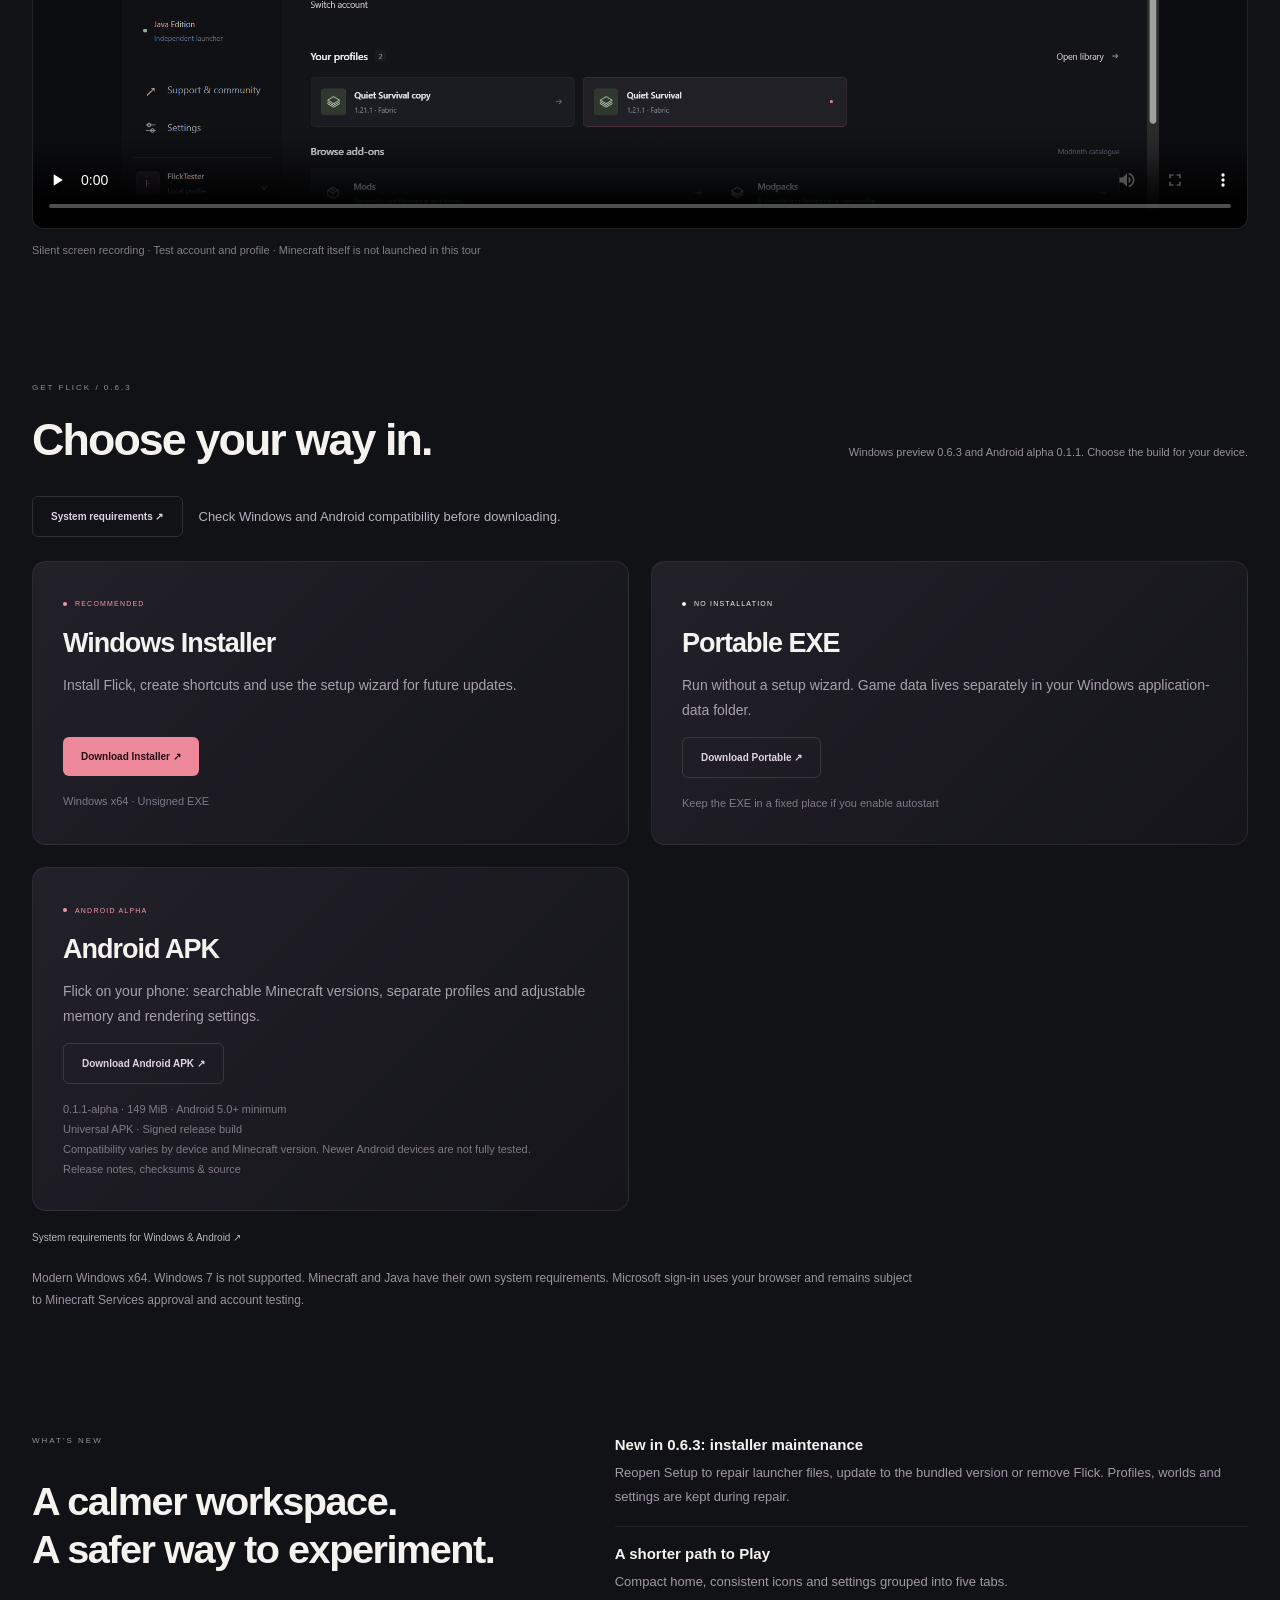
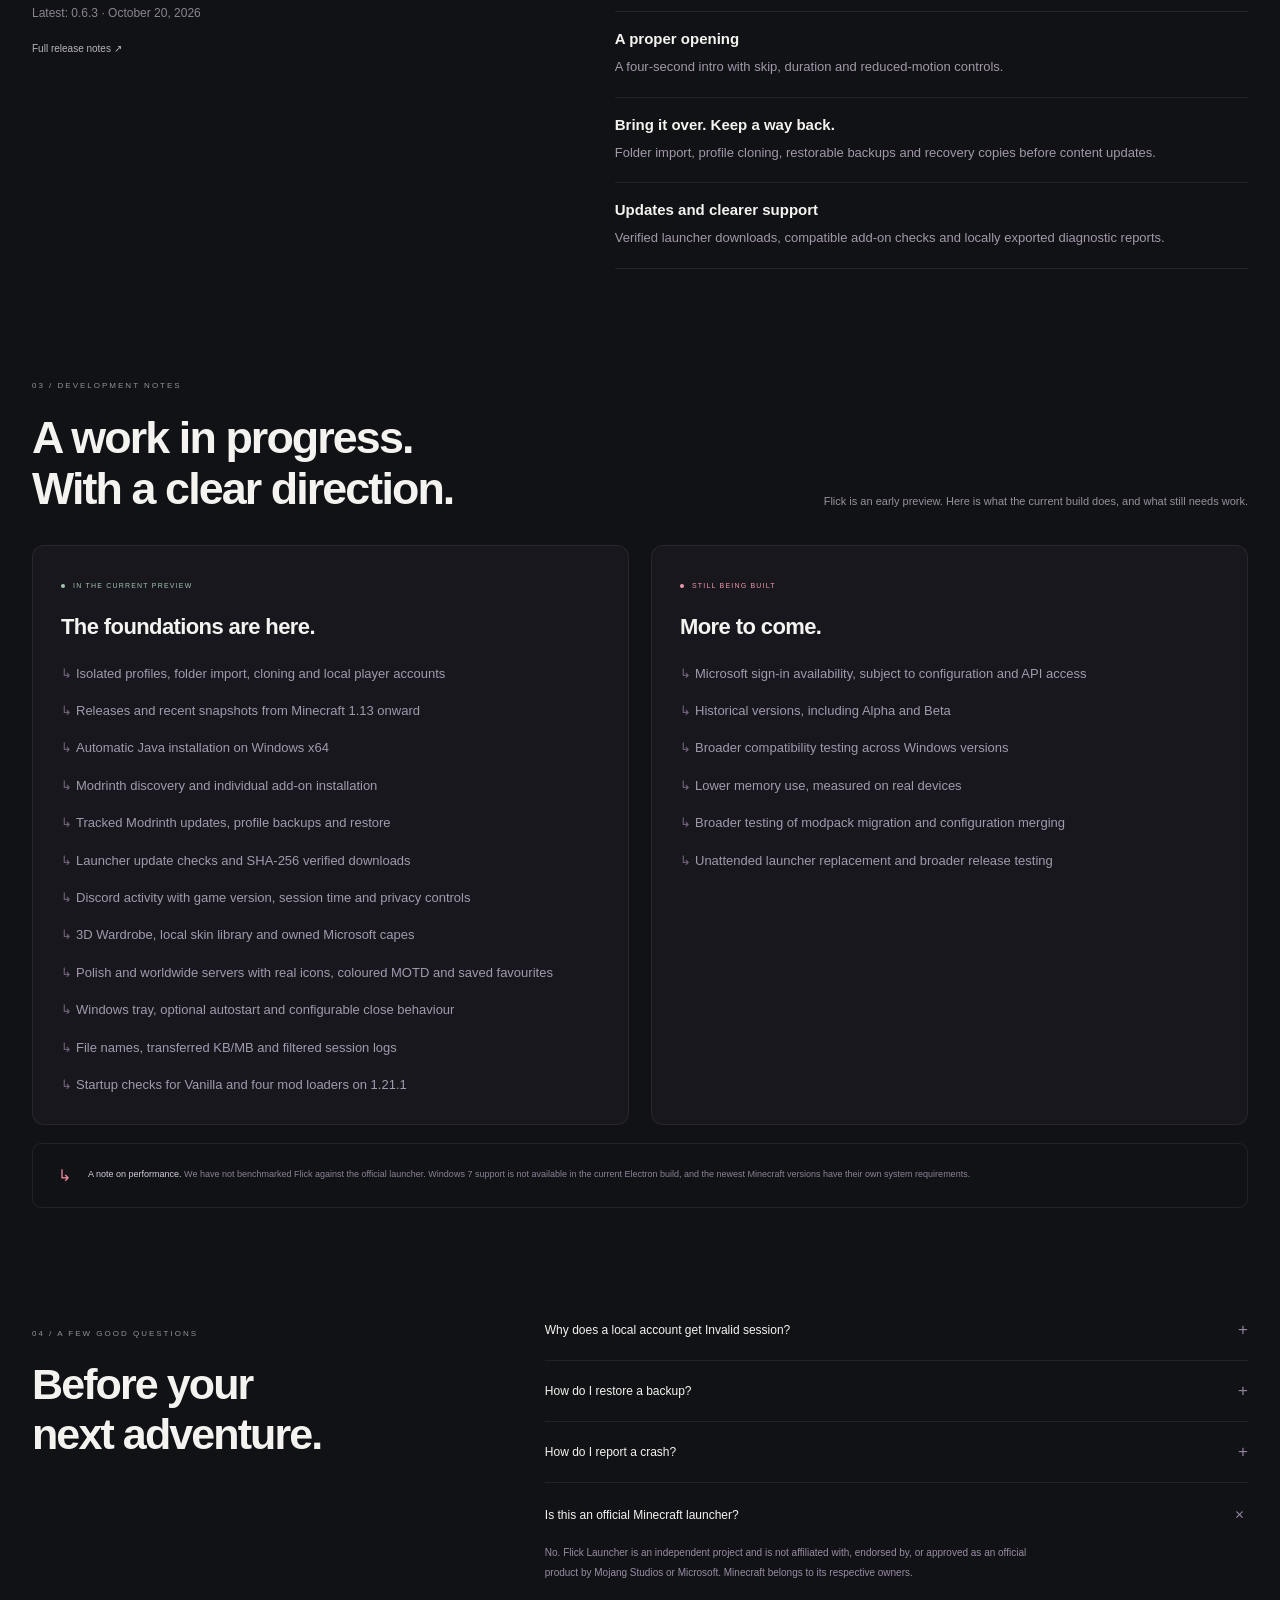
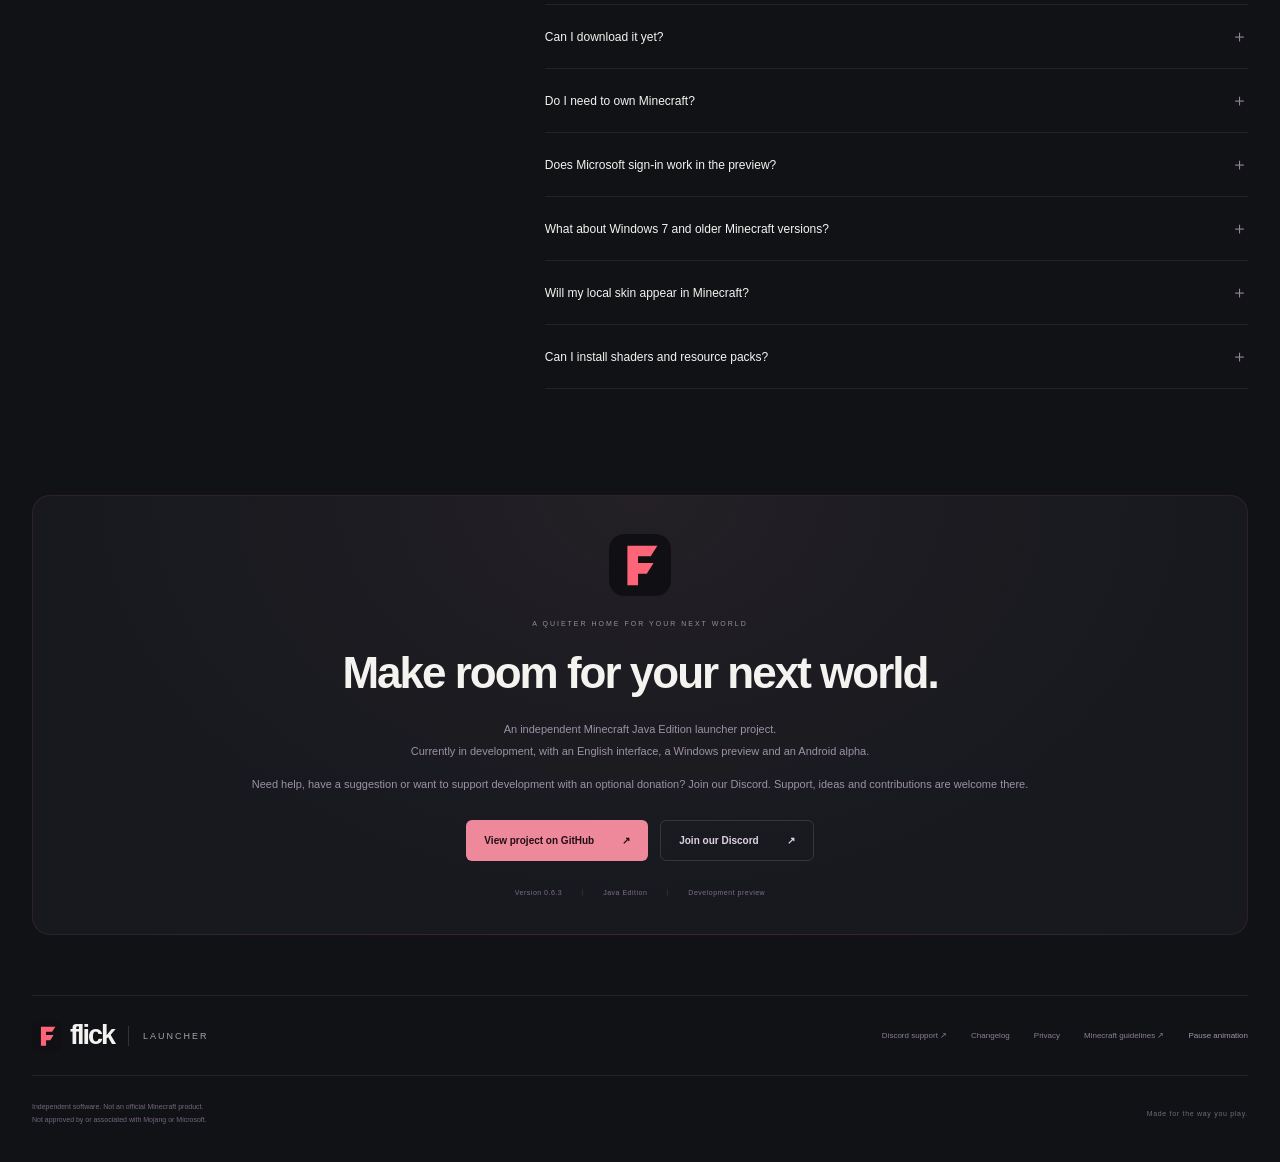
==== commit e7e077de: "Update Flick Launcher website" ====
--- a/index.html
+++ b/index.html
@@ -66,7 +66,7 @@
               >Download for Windows <span>&#8599;</span></a
             ><a class="button outline" href="#android-download">Android APK</a><a class="text-link" href="#demo">Watch it in action <span>&#9655;</span></a>
           </div>
-          <p class="hero-footnote">v0.6.3 &middot; October 20, 2026 &middot; Windows x64<br><a href="#download">Installer or Portable</a> &middot; English interface &middot; Unsigned preview</p>
+          <p class="requirements-shortcut"><a class="text-link" href="requirements.html">System requirements <span>&#8599;</span></a></p><p class="hero-footnote">v0.6.3 &middot; October 20, 2026 &middot; Windows x64<br><a href="#download">Installer or Portable</a> &middot; English interface &middot; Unsigned preview</p>
         </div>
         <div class="hero-visual">
           <div class="visual-glow"></div>
@@ -170,7 +170,7 @@
         </div>
       </section>
 <section id="demo" class="section-wrap demo-section" aria-labelledby="demo-heading"><div class="section-heading"><div><p class="eyebrow">FROM AN EMPTY LIBRARY TO READY</p><h2 id="demo-heading">See the real workflow.</h2></div><p>A recording of the desktop application: create a profile, install Sodium from Modrinth and make a backup.</p></div><video controls playsinline preload="none" poster="assets/launcher-home.png" aria-label="Flick Launcher setup demonstration"><source src="assets/launcher-tour.webm" type="video/webm">Your browser cannot play this recording. <a href="assets/launcher-tour.webm">Download the video</a>.</video><p class="video-caption">Silent screen recording &middot; Test account and profile &middot; Minecraft itself is not launched in this tour</p></section>
-<section id="download" class="section-wrap download-section" aria-labelledby="download-heading"><div class="section-heading"><div><p class="eyebrow">GET FLICK / 0.6.3</p><h2 id="download-heading">Choose your way in.</h2></div><p>Windows preview 0.6.3 and Android alpha 0.1.1. Choose the build for your device.</p></div><div class="download-grid"><article><span class="label coral">RECOMMENDED</span><h3>Windows Installer</h3><p>Install Flick, create shortcuts and use the setup wizard for future updates.</p><a class="button primary" href="https://github.com/OskarTrzaskawka/flick-launcher-site/releases/download/v0.6.3/Flick-Launcher-Setup.exe">Download Installer &#8599;</a><small>Windows x64 &middot; Unsigned EXE</small></article><article><span class="label">NO INSTALLATION</span><h3>Portable EXE</h3><p>Run without a setup wizard. Game data lives separately in your Windows application-data folder.</p><a class="button outline" href="https://github.com/OskarTrzaskawka/flick-launcher-site/releases/download/v0.6.3/Flick-Launcher-Portable.exe">Download Portable &#8599;</a><small>Keep the EXE in a fixed place if you enable autostart</small></article><article id="android-download"><span class="label coral">ANDROID ALPHA</span><h3>Android APK</h3><p>Flick on your phone: searchable Minecraft versions, separate profiles and adjustable memory and rendering settings.</p><a class="button outline" href="https://github.com/OskarTrzaskawka/flick-launcher-site/releases/download/android-v0.1.1-alpha/Flick-Launcher-Android-0.1.1-alpha-universal.apk">Download Android APK &#8599;</a><small>0.1.1-alpha &middot; 149 MiB &middot; Android 5.0+ minimum<br>Universal APK &middot; Signed release build<br>Compatibility varies by device and Minecraft version. Newer Android devices are not fully tested.<br><a href="https://github.com/OskarTrzaskawka/flick-launcher-site/releases/tag/android-v0.1.1-alpha">Release notes, checksums &amp; source</a></small></article></div><p><a class="text-link" href="requirements.html">System requirements for Windows &amp; Android &#8599;</a></p><p class="compatibility-note">Modern Windows x64. Windows 7 is not supported. Minecraft and Java have their own system requirements. Microsoft sign-in uses your browser and remains subject to Minecraft Services approval and account testing.</p></section>
+<section id="download" class="section-wrap download-section" aria-labelledby="download-heading"><div class="section-heading"><div><p class="eyebrow">GET FLICK / 0.6.3</p><h2 id="download-heading">Choose your way in.</h2></div><p>Windows preview 0.6.3 and Android alpha 0.1.1. Choose the build for your device.</p></div><div class="download-requirements"><a class="button outline" href="requirements.html">System requirements &#8599;</a><span>Check Windows and Android compatibility before downloading.</span></div><div class="download-grid"><article><span class="label coral">RECOMMENDED</span><h3>Windows Installer</h3><p>Install Flick, create shortcuts and use the setup wizard for future updates.</p><a class="button primary" href="https://github.com/OskarTrzaskawka/flick-launcher-site/releases/download/v0.6.3/Flick-Launcher-Setup.exe">Download Installer &#8599;</a><small>Windows x64 &middot; Unsigned EXE</small></article><article><span class="label">NO INSTALLATION</span><h3>Portable EXE</h3><p>Run without a setup wizard. Game data lives separately in your Windows application-data folder.</p><a class="button outline" href="https://github.com/OskarTrzaskawka/flick-launcher-site/releases/download/v0.6.3/Flick-Launcher-Portable.exe">Download Portable &#8599;</a><small>Keep the EXE in a fixed place if you enable autostart</small></article><article id="android-download"><span class="label coral">ANDROID ALPHA</span><h3>Android APK</h3><p>Flick on your phone: searchable Minecraft versions, separate profiles and adjustable memory and rendering settings.</p><a class="button outline" href="https://github.com/OskarTrzaskawka/flick-launcher-site/releases/download/android-v0.1.1-alpha/Flick-Launcher-Android-0.1.1-alpha-universal.apk">Download Android APK &#8599;</a><small>0.1.1-alpha &middot; 149 MiB &middot; Android 5.0+ minimum<br>Universal APK &middot; Signed release build<br>Compatibility varies by device and Minecraft version. Newer Android devices are not fully tested.<br><a href="https://github.com/OskarTrzaskawka/flick-launcher-site/releases/tag/android-v0.1.1-alpha">Release notes, checksums &amp; source</a></small></article></div><p><a class="text-link" href="requirements.html">System requirements for Windows &amp; Android &#8599;</a></p><p class="compatibility-note">Modern Windows x64. Windows 7 is not supported. Minecraft and Java have their own system requirements. Microsoft sign-in uses your browser and remains subject to Minecraft Services approval and account testing.</p></section>
 <section id="release-notes" class="section-wrap release-section" aria-labelledby="release-heading"><div><p class="eyebrow">WHAT'S NEW</p><h2 id="release-heading">A calmer workspace.<br>A safer way to experiment.</h2><p>Latest: 0.6.3 &middot; October 20, 2026</p><a class="text-link" href="changelog.html">Full release notes &#8599;</a></div><ul class="release-list"><li><strong>New in 0.6.3: installer maintenance</strong><span>Reopen Setup to repair launcher files, update to the bundled version or remove Flick. Profiles, worlds and settings are kept during repair.</span></li><li><strong>A shorter path to Play</strong><span>Compact home, consistent icons and settings grouped into five tabs.</span></li><li><strong>A proper opening</strong><span>A four-second intro with skip, duration and reduced-motion controls.</span></li><li><strong>Bring it over. Keep a way back.</strong><span>Folder import, profile cloning, restorable backups and recovery copies before content updates.</span></li><li><strong>Updates and clearer support</strong><span>Verified launcher downloads, compatible add-on checks and locally exported diagnostic reports.</span></li></ul></section>
       <section
         class="development section-wrap"
--- a/workspace.css
+++ b/workspace.css
@@ -8,3 +8,5 @@
 .status-card{padding:28px}.status-card li{font-size:13px;line-height:1.8}.status-grid{gap:22px}.project{padding-top:50px;padding-bottom:60px}.project-banner{padding:38px 28px}.project-banner h2{font-size:clamp(30px,3.5vw,44px)}.intro-strip{padding-top:24px;padding-bottom:24px}.faq{gap:44px}
 @media(max-width:900px){.hero{grid-template-columns:1fr;padding-top:42px}.hero-copy{max-width:640px}.hero-visual{max-width:100%;margin-top:15px}.benefit-grid{gap:20px}.benefit-grid h3{font-size:21px}.release-section{gap:30px}.hero-description{max-width:520px}}
 @media(max-width:600px){.hero{padding-top:30px}.features,.inside,.development,.faq,.demo-section,.download-section,.release-section{padding-top:36px;padding-bottom:36px}.benefit-grid,.download-grid,.release-section{grid-template-columns:1fr}.benefit-grid{gap:14px}.benefit-grid article{padding-top:20px}.download-grid article{padding:24px}.gallery-tabs{gap:2px}.gallery-tabs button{padding:10px 6px}.hero-actions{gap:15px}.download-grid p{min-height:0}.project-banner{padding:30px 18px}}
+
+.requirements-shortcut{margin:20px 0 0}.download-requirements{display:flex;align-items:center;flex-wrap:wrap;gap:16px;margin-bottom:24px}.download-requirements>span{font-size:13px;color:#b7b1c0}
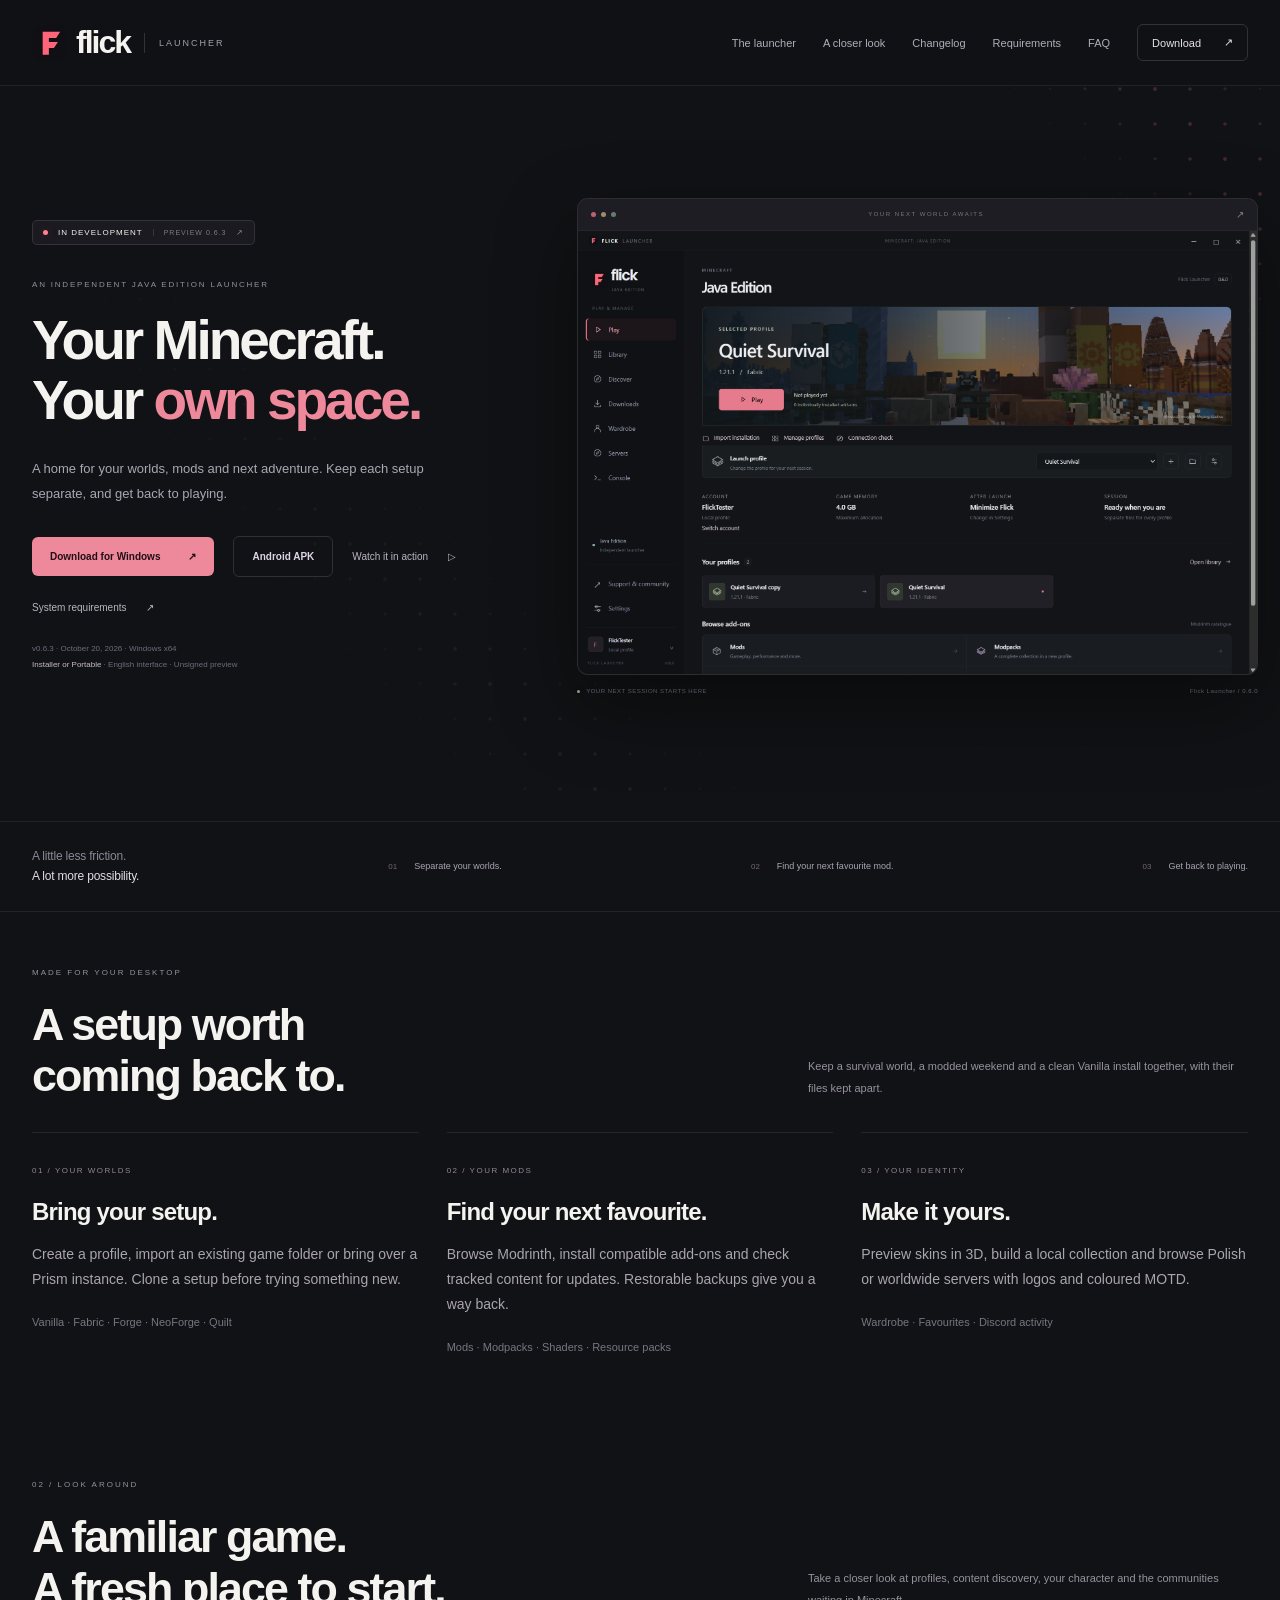
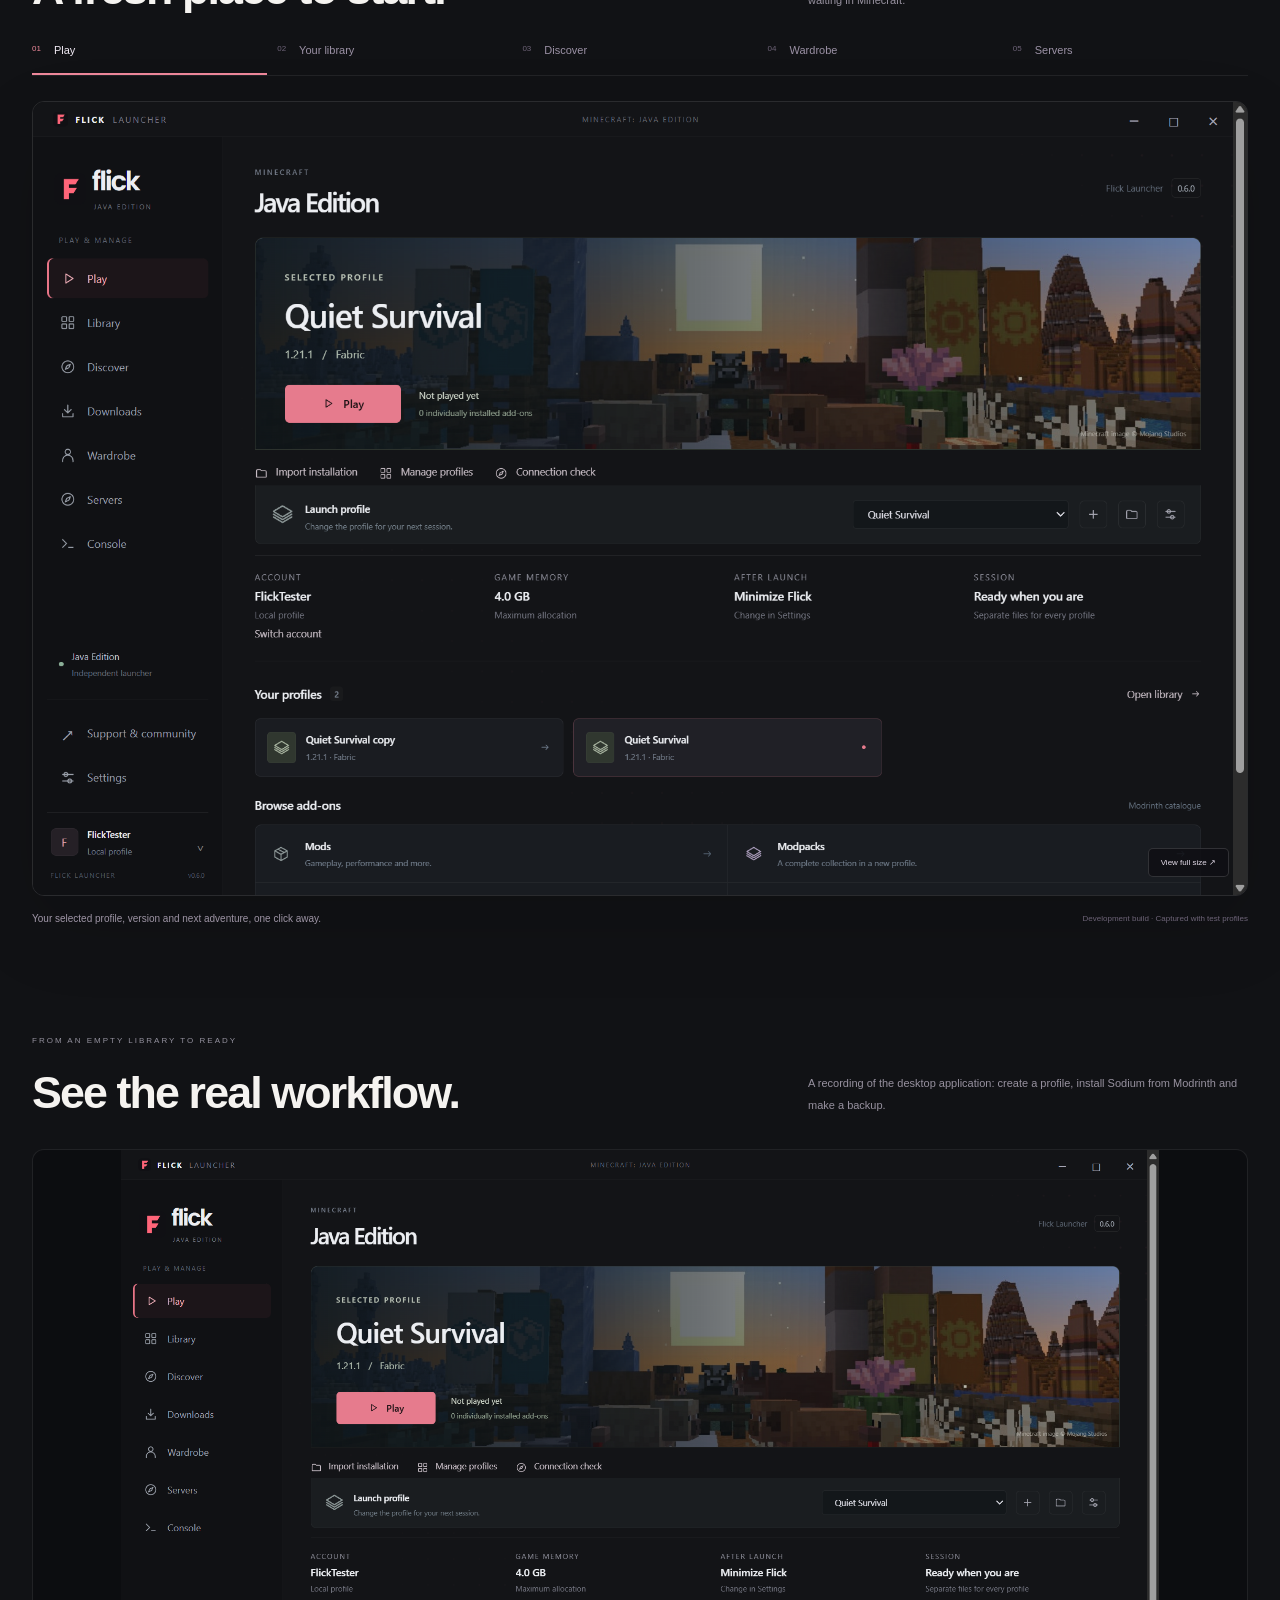
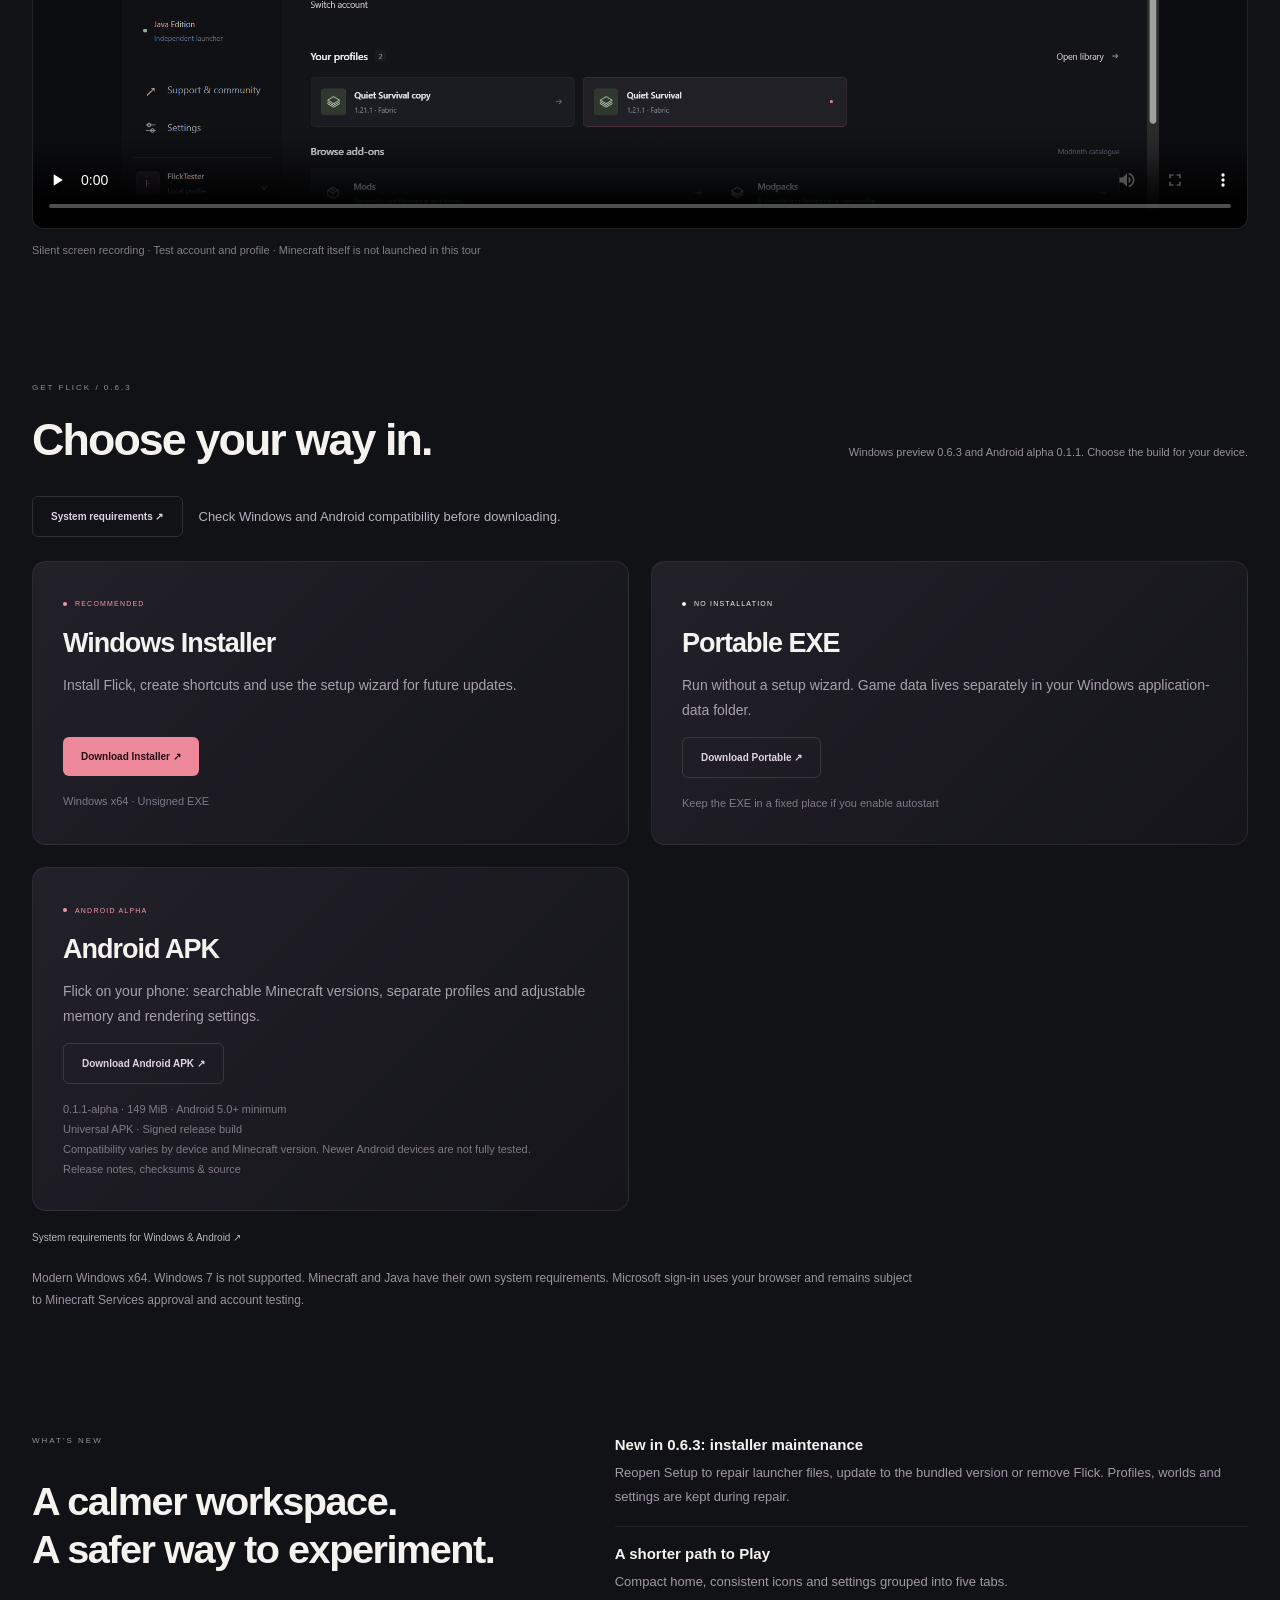
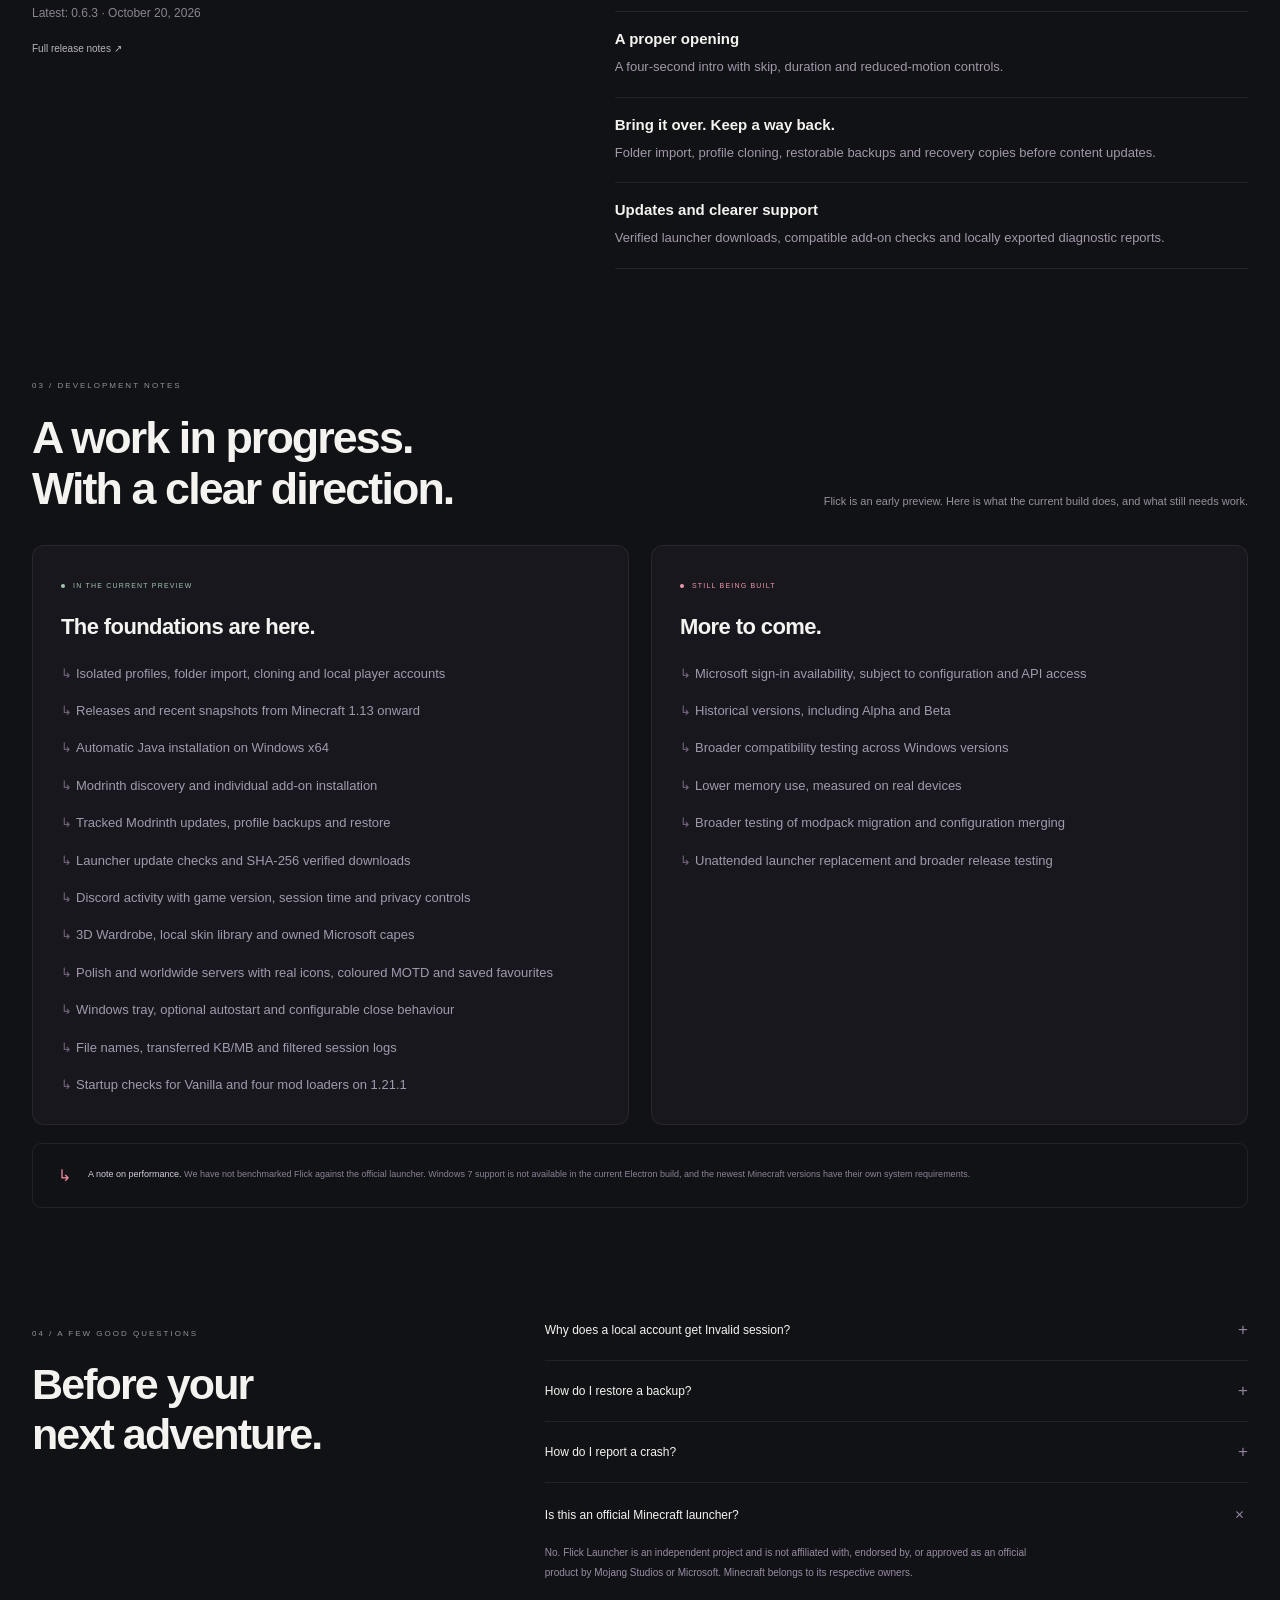
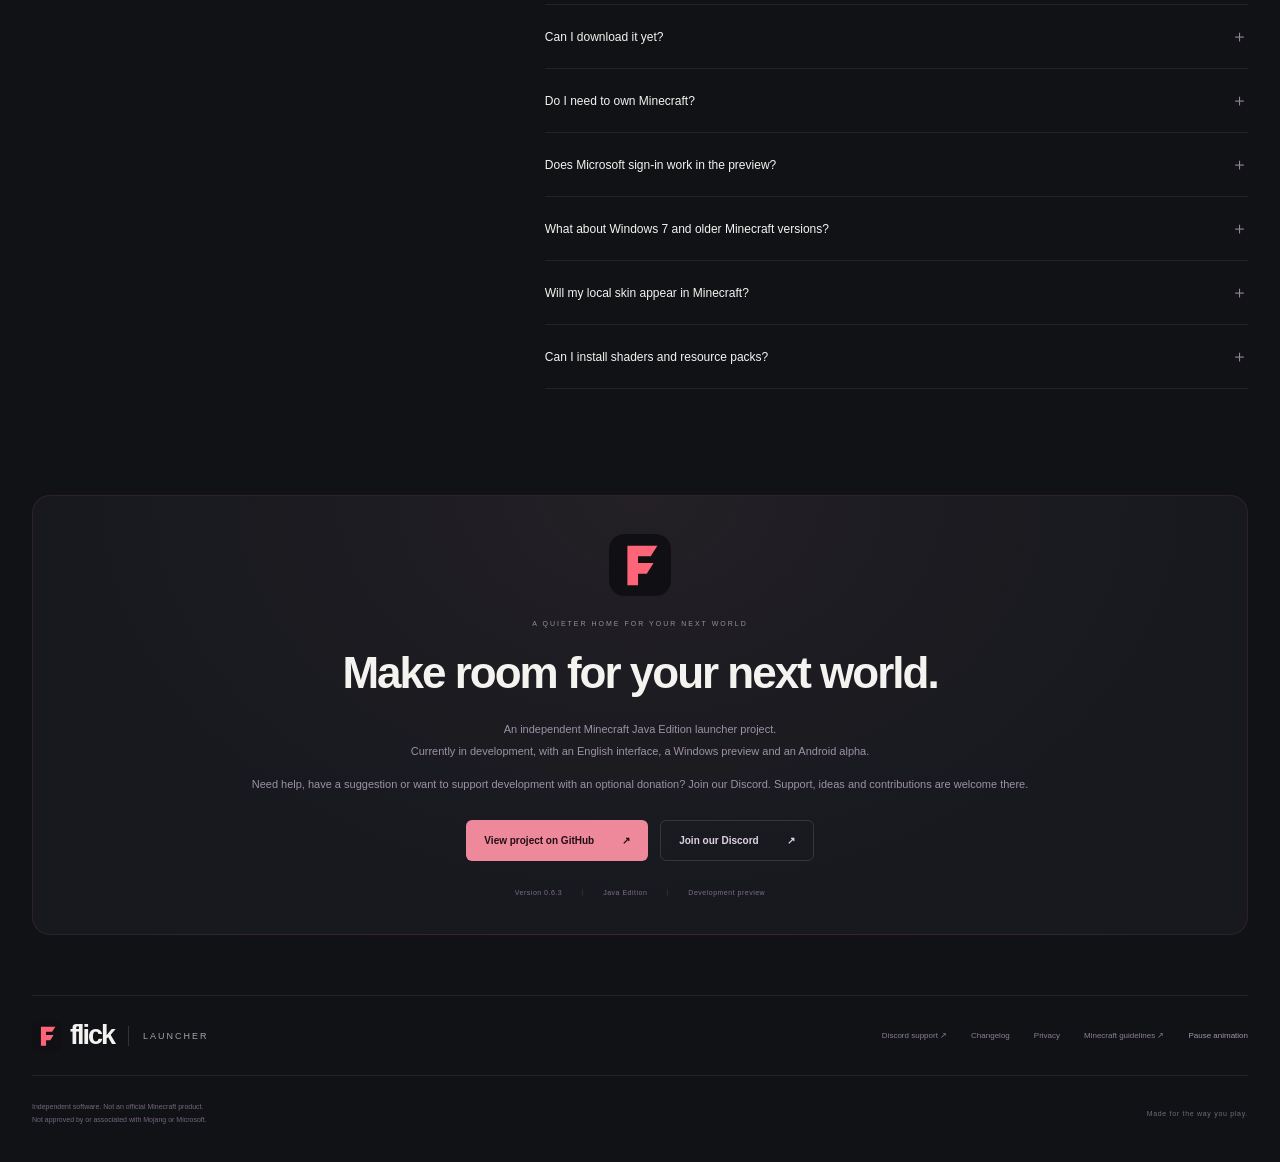
==== commit 41f86677: "Update Flick Launcher website" ====
--- a/index.html
+++ b/index.html
@@ -43,7 +43,7 @@
         </button>
         <nav id="navigation" aria-label="Main navigation">
           <a href="#features">The launcher</a><a href="#inside">A closer look</a
-          ><a href="changelog.html">Changelog</a><a href="#faq">FAQ</a
+          ><a href="changelog.html">Changelog</a><a href="requirements.html">Requirements</a><a href="#faq">FAQ</a
           ><a class="nav-cta" href="#download">Download <span>↗</span></a>
         </nav>
       </div>
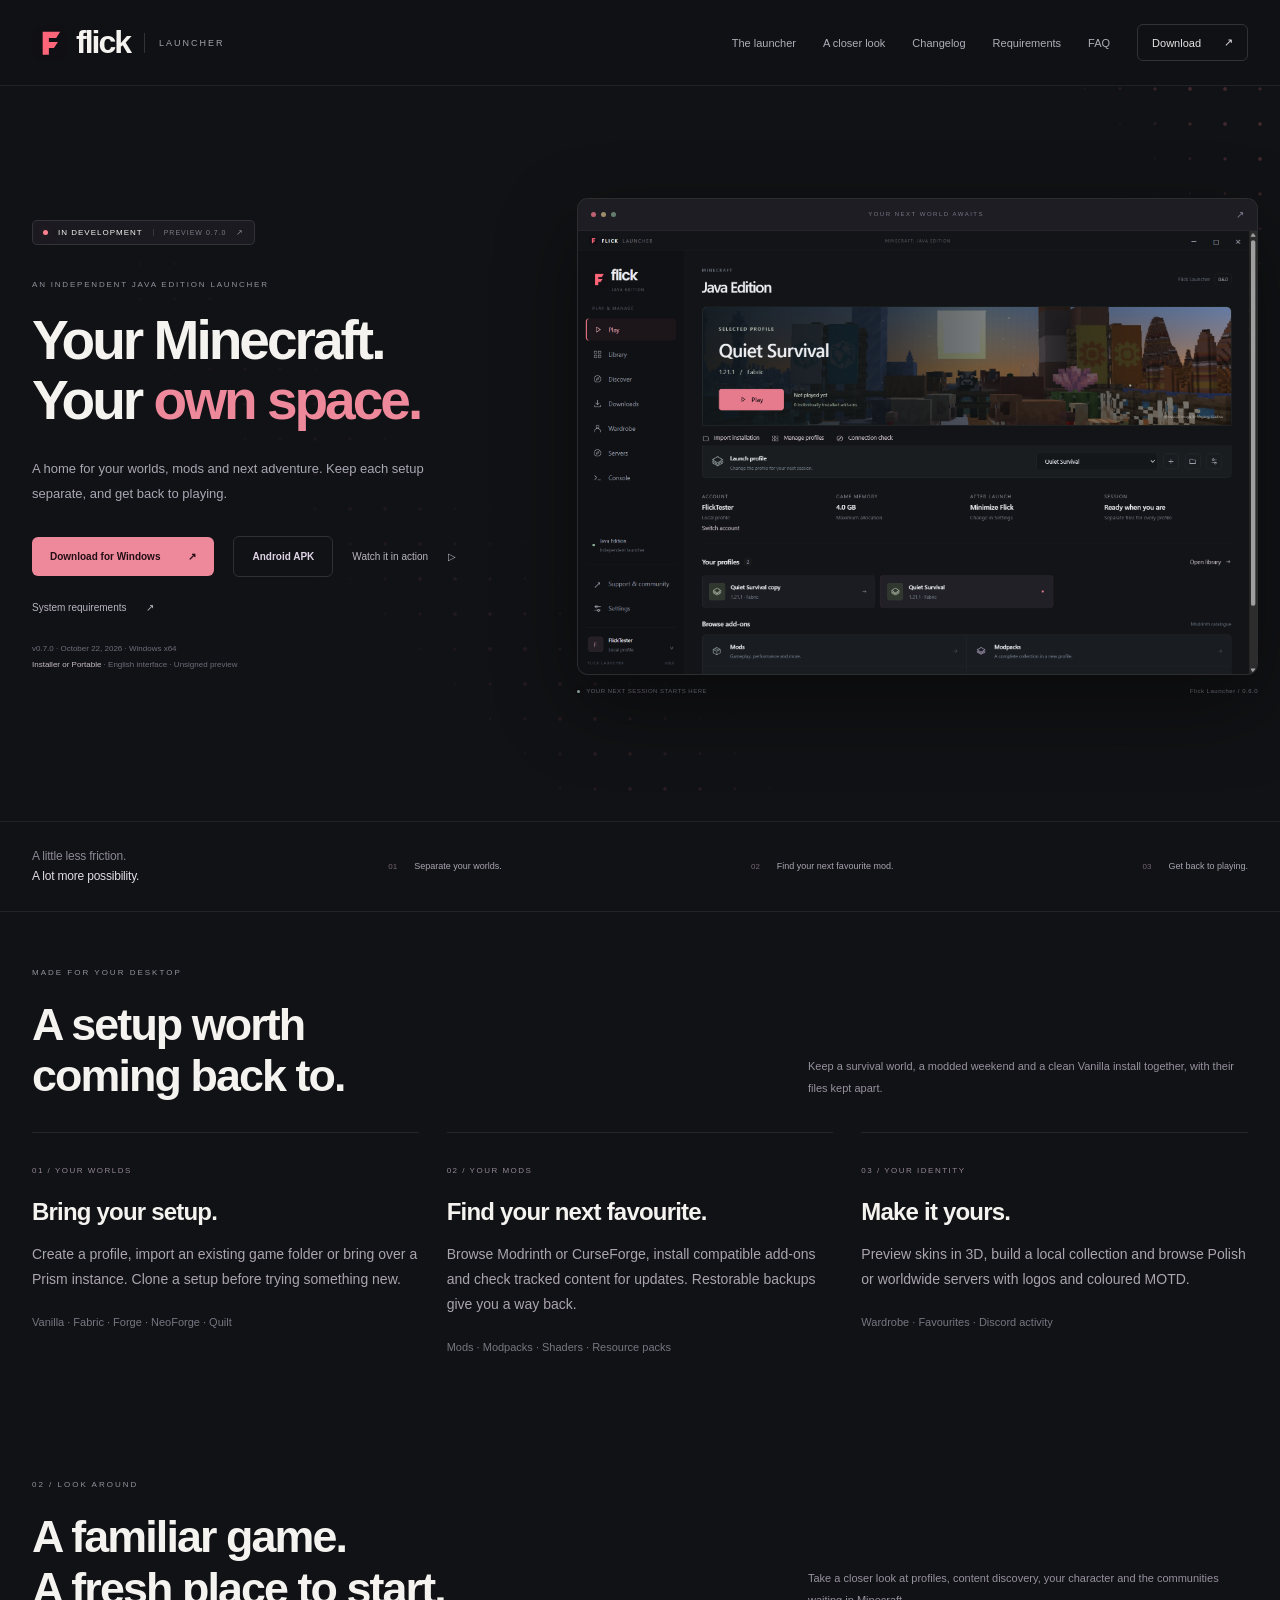
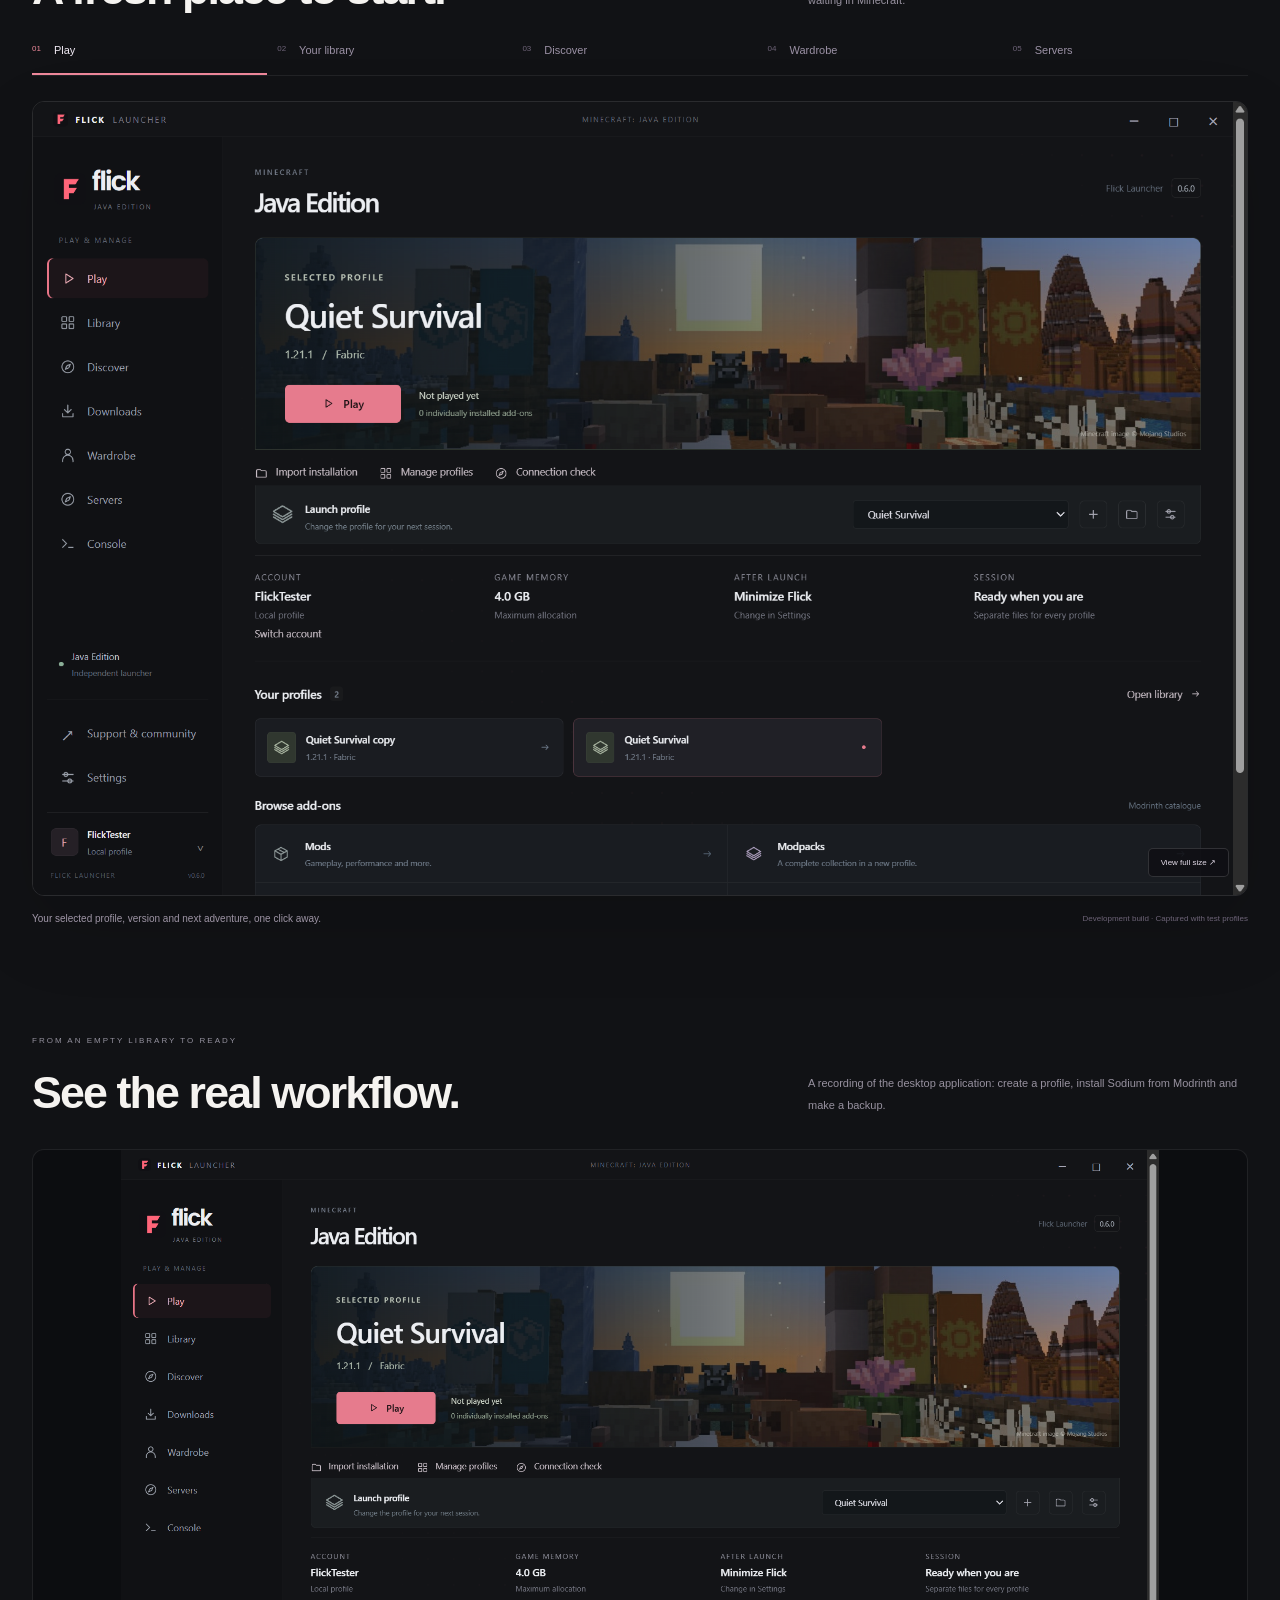
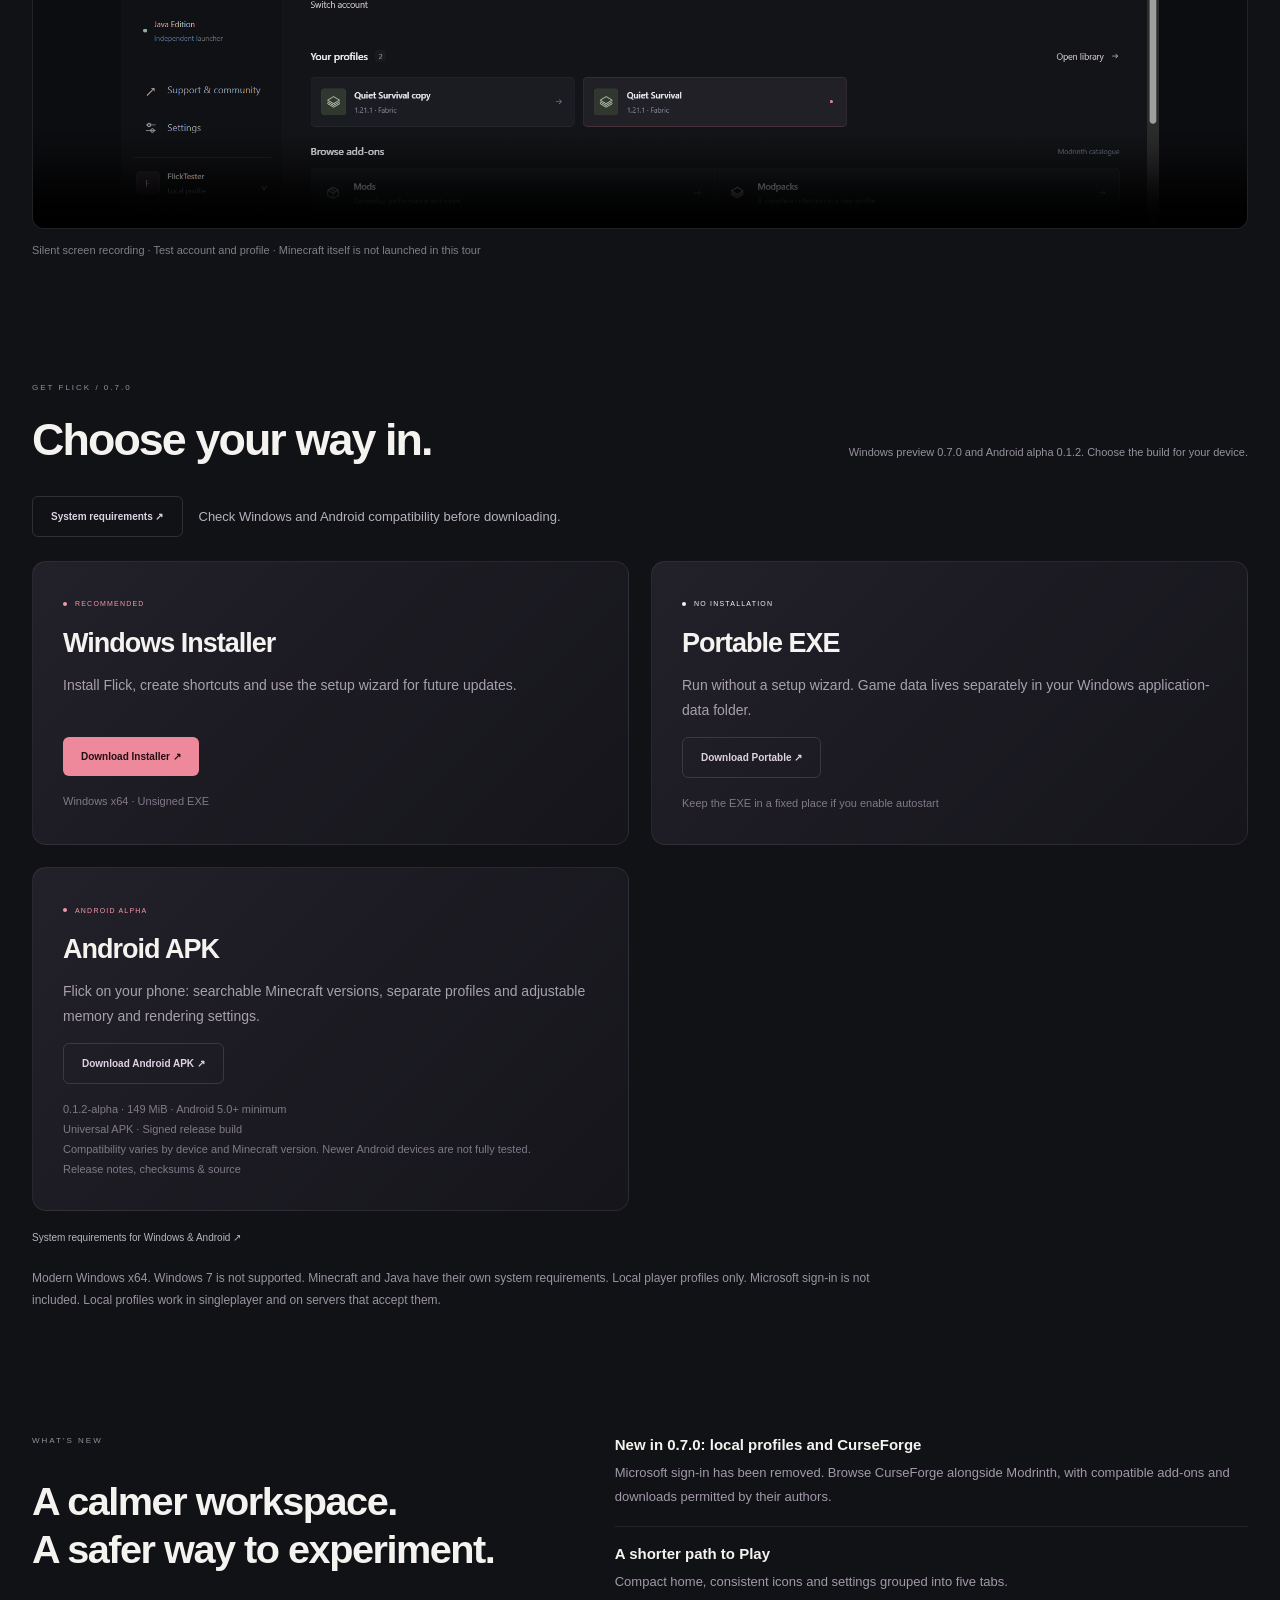
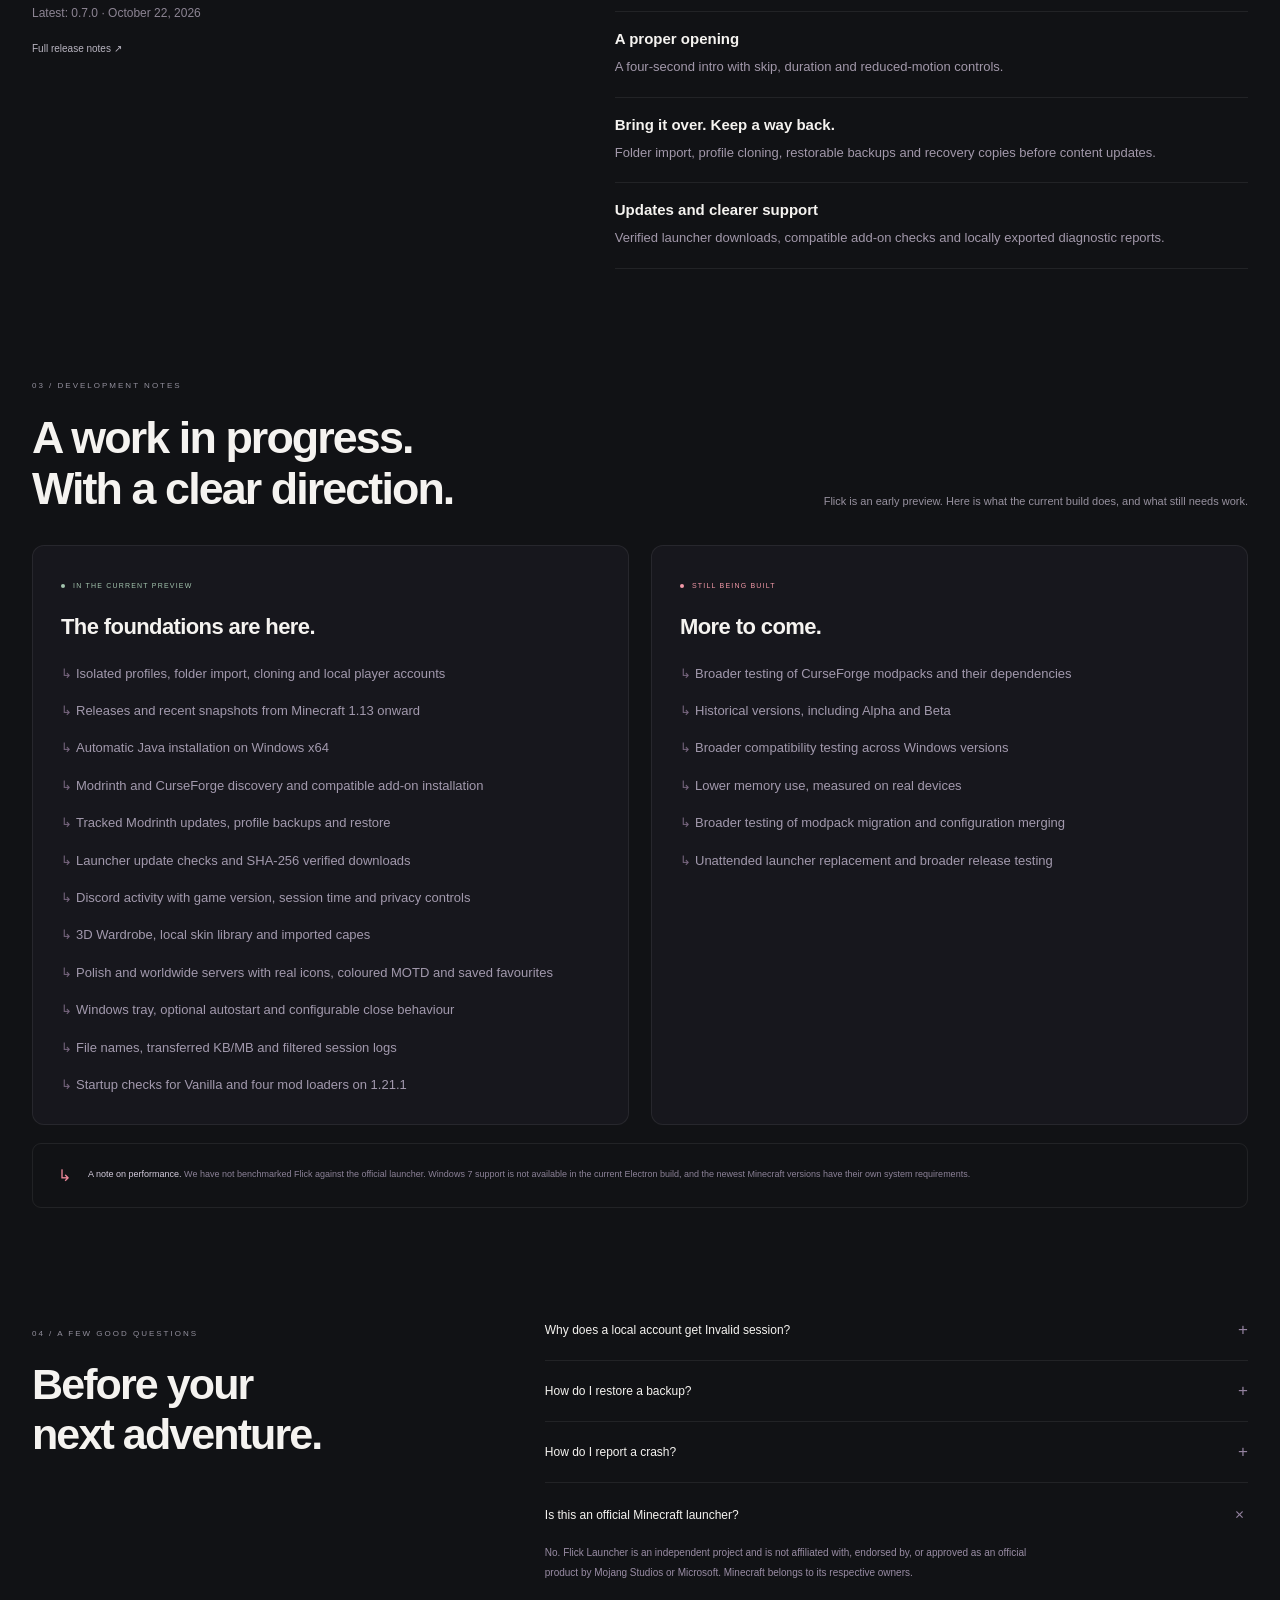
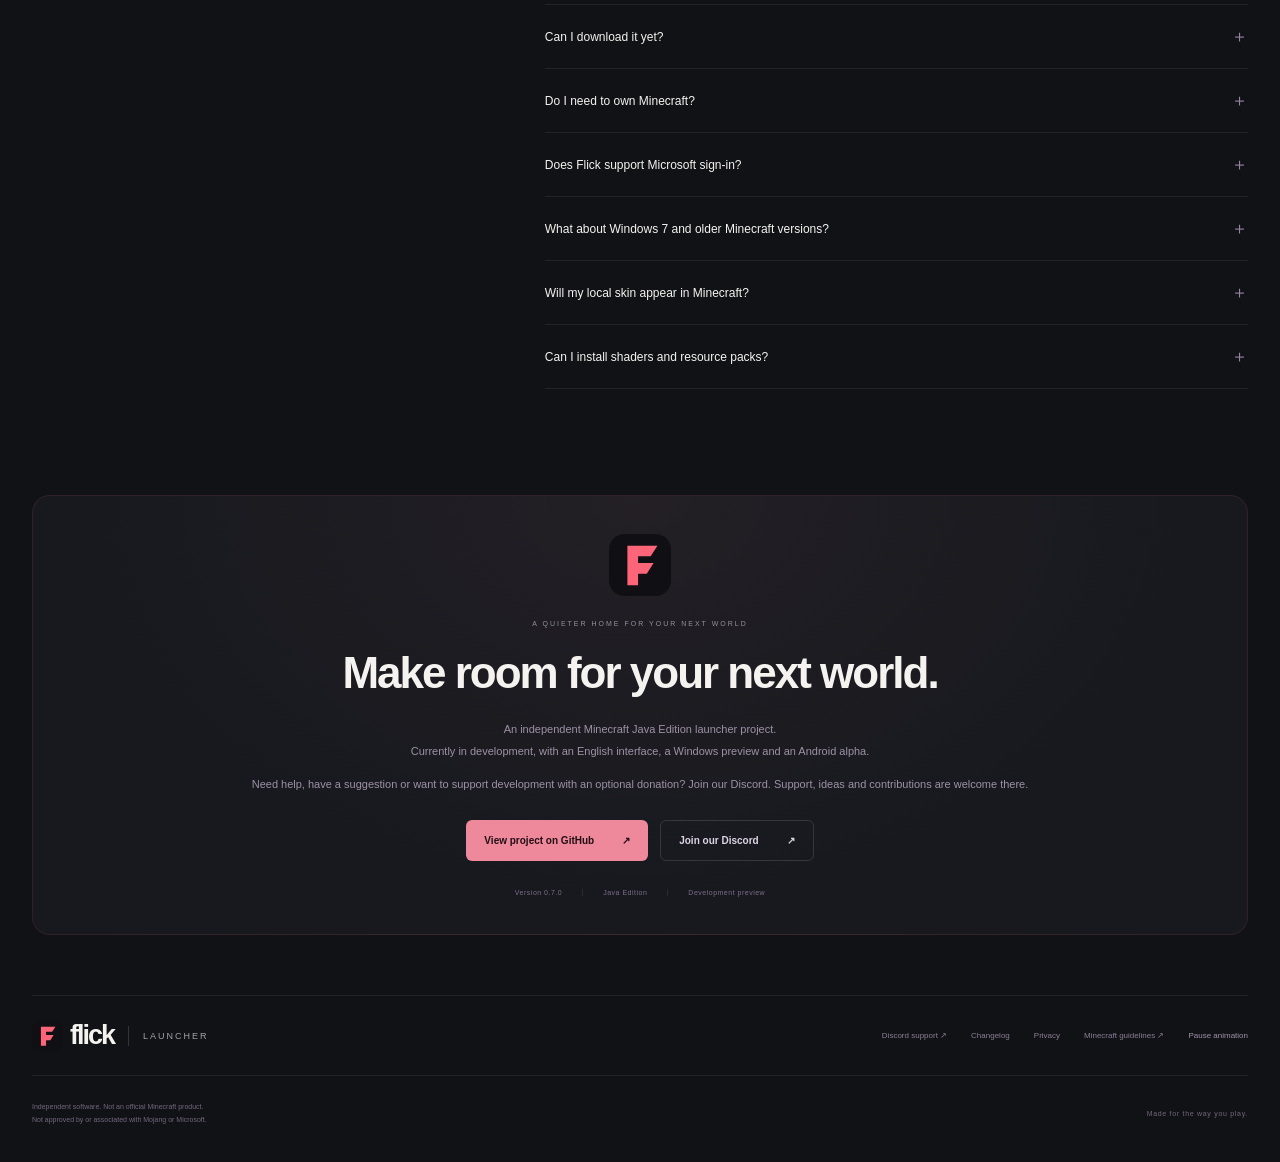
==== commit 6f219846: "Update Flick Launcher website" ====
--- a/index.html
+++ b/index.html
@@ -54,7 +54,7 @@
         <div class="hero-copy">
           <a class="status-pill" href="#development"
             ><span class="status-dot"></span> IN DEVELOPMENT
-            <span class="pill-version">PREVIEW 0.6.3</span><span>↗</span></a
+            <span class="pill-version">PREVIEW 0.7.0</span><span>↗</span></a
           >
           <p class="eyebrow">AN INDEPENDENT JAVA EDITION LAUNCHER</p>
           <h1 id="hero-heading">Your Minecraft.<br />Your <span>own space.</span></h1>
@@ -62,11 +62,11 @@
           <div class="hero-actions">
             <a
               class="button primary"
-              href="https://github.com/OskarTrzaskawka/flick-launcher-site/releases/download/v0.6.3/Flick-Launcher-Setup.exe"
+              href="https://github.com/OskarTrzaskawka/flick-launcher-site/releases/download/v0.7.0/Flick-Launcher-Setup.exe"
               >Download for Windows <span>&#8599;</span></a
             ><a class="button outline" href="#android-download">Android APK</a><a class="text-link" href="#demo">Watch it in action <span>&#9655;</span></a>
           </div>
-          <p class="requirements-shortcut"><a class="text-link" href="requirements.html">System requirements <span>&#8599;</span></a></p><p class="hero-footnote">v0.6.3 &middot; October 20, 2026 &middot; Windows x64<br><a href="#download">Installer or Portable</a> &middot; English interface &middot; Unsigned preview</p>
+          <p class="requirements-shortcut"><a class="text-link" href="requirements.html">System requirements <span>&#8599;</span></a></p><p class="hero-footnote">v0.7.0 &middot; October 22, 2026 &middot; Windows x64<br><a href="#download">Installer or Portable</a> &middot; English interface &middot; Unsigned preview</p>
         </div>
         <div class="hero-visual">
           <div class="visual-glow"></div>
@@ -104,7 +104,7 @@
         <div class="strip-item"><span>02</span> Find your next favourite mod.</div>
         <div class="strip-item"><span>03</span> Get back to playing.</div>
       </div>
-<section id="features" class="section-wrap features" aria-labelledby="features-heading"><div class="section-heading"><div><p class="eyebrow">MADE FOR YOUR DESKTOP</p><h2 id="features-heading">A setup worth<br>coming back to.</h2></div><p>Keep a survival world, a modded weekend and a clean Vanilla install together, with their files kept apart.</p></div><div class="benefit-grid"><article><span class="feature-number">01 / YOUR WORLDS</span><h3>Bring your setup.</h3><p>Create a profile, import an existing game folder or bring over a Prism instance. Clone a setup before trying something new.</p><small>Vanilla &middot; Fabric &middot; Forge &middot; NeoForge &middot; Quilt</small></article><article><span class="feature-number">02 / YOUR MODS</span><h3>Find your next favourite.</h3><p>Browse Modrinth, install compatible add-ons and check tracked content for updates. Restorable backups give you a way back.</p><small>Mods &middot; Modpacks &middot; Shaders &middot; Resource packs</small></article><article id="wardrobe"><span class="feature-number">03 / YOUR IDENTITY</span><h3>Make it yours.</h3><p>Preview skins in 3D, build a local collection and browse Polish or worldwide servers with logos and coloured MOTD.</p><small>Wardrobe &middot; Favourites &middot; Discord activity</small></article></div></section>
+<section id="features" class="section-wrap features" aria-labelledby="features-heading"><div class="section-heading"><div><p class="eyebrow">MADE FOR YOUR DESKTOP</p><h2 id="features-heading">A setup worth<br>coming back to.</h2></div><p>Keep a survival world, a modded weekend and a clean Vanilla install together, with their files kept apart.</p></div><div class="benefit-grid"><article><span class="feature-number">01 / YOUR WORLDS</span><h3>Bring your setup.</h3><p>Create a profile, import an existing game folder or bring over a Prism instance. Clone a setup before trying something new.</p><small>Vanilla &middot; Fabric &middot; Forge &middot; NeoForge &middot; Quilt</small></article><article><span class="feature-number">02 / YOUR MODS</span><h3>Find your next favourite.</h3><p>Browse Modrinth or CurseForge, install compatible add-ons and check tracked content for updates. Restorable backups give you a way back.</p><small>Mods &middot; Modpacks &middot; Shaders &middot; Resource packs</small></article><article id="wardrobe"><span class="feature-number">03 / YOUR IDENTITY</span><h3>Make it yours.</h3><p>Preview skins in 3D, build a local collection and browse Polish or worldwide servers with logos and coloured MOTD.</p><small>Wardrobe &middot; Favourites &middot; Discord activity</small></article></div></section>
       <section id="inside" class="inside section-wrap" aria-labelledby="inside-heading">
         <div class="section-heading">
           <div>
@@ -170,8 +170,8 @@
         </div>
       </section>
 <section id="demo" class="section-wrap demo-section" aria-labelledby="demo-heading"><div class="section-heading"><div><p class="eyebrow">FROM AN EMPTY LIBRARY TO READY</p><h2 id="demo-heading">See the real workflow.</h2></div><p>A recording of the desktop application: create a profile, install Sodium from Modrinth and make a backup.</p></div><video controls playsinline preload="none" poster="assets/launcher-home.png" aria-label="Flick Launcher setup demonstration"><source src="assets/launcher-tour.webm" type="video/webm">Your browser cannot play this recording. <a href="assets/launcher-tour.webm">Download the video</a>.</video><p class="video-caption">Silent screen recording &middot; Test account and profile &middot; Minecraft itself is not launched in this tour</p></section>
-<section id="download" class="section-wrap download-section" aria-labelledby="download-heading"><div class="section-heading"><div><p class="eyebrow">GET FLICK / 0.6.3</p><h2 id="download-heading">Choose your way in.</h2></div><p>Windows preview 0.6.3 and Android alpha 0.1.1. Choose the build for your device.</p></div><div class="download-requirements"><a class="button outline" href="requirements.html">System requirements &#8599;</a><span>Check Windows and Android compatibility before downloading.</span></div><div class="download-grid"><article><span class="label coral">RECOMMENDED</span><h3>Windows Installer</h3><p>Install Flick, create shortcuts and use the setup wizard for future updates.</p><a class="button primary" href="https://github.com/OskarTrzaskawka/flick-launcher-site/releases/download/v0.6.3/Flick-Launcher-Setup.exe">Download Installer &#8599;</a><small>Windows x64 &middot; Unsigned EXE</small></article><article><span class="label">NO INSTALLATION</span><h3>Portable EXE</h3><p>Run without a setup wizard. Game data lives separately in your Windows application-data folder.</p><a class="button outline" href="https://github.com/OskarTrzaskawka/flick-launcher-site/releases/download/v0.6.3/Flick-Launcher-Portable.exe">Download Portable &#8599;</a><small>Keep the EXE in a fixed place if you enable autostart</small></article><article id="android-download"><span class="label coral">ANDROID ALPHA</span><h3>Android APK</h3><p>Flick on your phone: searchable Minecraft versions, separate profiles and adjustable memory and rendering settings.</p><a class="button outline" href="https://github.com/OskarTrzaskawka/flick-launcher-site/releases/download/android-v0.1.1-alpha/Flick-Launcher-Android-0.1.1-alpha-universal.apk">Download Android APK &#8599;</a><small>0.1.1-alpha &middot; 149 MiB &middot; Android 5.0+ minimum<br>Universal APK &middot; Signed release build<br>Compatibility varies by device and Minecraft version. Newer Android devices are not fully tested.<br><a href="https://github.com/OskarTrzaskawka/flick-launcher-site/releases/tag/android-v0.1.1-alpha">Release notes, checksums &amp; source</a></small></article></div><p><a class="text-link" href="requirements.html">System requirements for Windows &amp; Android &#8599;</a></p><p class="compatibility-note">Modern Windows x64. Windows 7 is not supported. Minecraft and Java have their own system requirements. Microsoft sign-in uses your browser and remains subject to Minecraft Services approval and account testing.</p></section>
-<section id="release-notes" class="section-wrap release-section" aria-labelledby="release-heading"><div><p class="eyebrow">WHAT'S NEW</p><h2 id="release-heading">A calmer workspace.<br>A safer way to experiment.</h2><p>Latest: 0.6.3 &middot; October 20, 2026</p><a class="text-link" href="changelog.html">Full release notes &#8599;</a></div><ul class="release-list"><li><strong>New in 0.6.3: installer maintenance</strong><span>Reopen Setup to repair launcher files, update to the bundled version or remove Flick. Profiles, worlds and settings are kept during repair.</span></li><li><strong>A shorter path to Play</strong><span>Compact home, consistent icons and settings grouped into five tabs.</span></li><li><strong>A proper opening</strong><span>A four-second intro with skip, duration and reduced-motion controls.</span></li><li><strong>Bring it over. Keep a way back.</strong><span>Folder import, profile cloning, restorable backups and recovery copies before content updates.</span></li><li><strong>Updates and clearer support</strong><span>Verified launcher downloads, compatible add-on checks and locally exported diagnostic reports.</span></li></ul></section>
+<section id="download" class="section-wrap download-section" aria-labelledby="download-heading"><div class="section-heading"><div><p class="eyebrow">GET FLICK / 0.7.0</p><h2 id="download-heading">Choose your way in.</h2></div><p>Windows preview 0.7.0 and Android alpha 0.1.2. Choose the build for your device.</p></div><div class="download-requirements"><a class="button outline" href="requirements.html">System requirements &#8599;</a><span>Check Windows and Android compatibility before downloading.</span></div><div class="download-grid"><article><span class="label coral">RECOMMENDED</span><h3>Windows Installer</h3><p>Install Flick, create shortcuts and use the setup wizard for future updates.</p><a class="button primary" href="https://github.com/OskarTrzaskawka/flick-launcher-site/releases/download/v0.7.0/Flick-Launcher-Setup.exe">Download Installer &#8599;</a><small>Windows x64 &middot; Unsigned EXE</small></article><article><span class="label">NO INSTALLATION</span><h3>Portable EXE</h3><p>Run without a setup wizard. Game data lives separately in your Windows application-data folder.</p><a class="button outline" href="https://github.com/OskarTrzaskawka/flick-launcher-site/releases/download/v0.7.0/Flick-Launcher-Portable.exe">Download Portable &#8599;</a><small>Keep the EXE in a fixed place if you enable autostart</small></article><article id="android-download"><span class="label coral">ANDROID ALPHA</span><h3>Android APK</h3><p>Flick on your phone: searchable Minecraft versions, separate profiles and adjustable memory and rendering settings.</p><a class="button outline" href="https://github.com/OskarTrzaskawka/flick-launcher-site/releases/download/android-v0.1.2-alpha/Flick-Launcher-Android-0.1.2-alpha-universal.apk">Download Android APK &#8599;</a><small>0.1.2-alpha &middot; 149 MiB &middot; Android 5.0+ minimum<br>Universal APK &middot; Signed release build<br>Compatibility varies by device and Minecraft version. Newer Android devices are not fully tested.<br><a href="https://github.com/OskarTrzaskawka/flick-launcher-site/releases/tag/android-v0.1.2-alpha">Release notes, checksums &amp; source</a></small></article></div><p><a class="text-link" href="requirements.html">System requirements for Windows &amp; Android &#8599;</a></p><p class="compatibility-note">Modern Windows x64. Windows 7 is not supported. Minecraft and Java have their own system requirements. Local player profiles only. Microsoft sign-in is not included. Local profiles work in singleplayer and on servers that accept them.</p></section>
+<section id="release-notes" class="section-wrap release-section" aria-labelledby="release-heading"><div><p class="eyebrow">WHAT'S NEW</p><h2 id="release-heading">A calmer workspace.<br>A safer way to experiment.</h2><p>Latest: 0.7.0 &middot; October 22, 2026</p><a class="text-link" href="changelog.html">Full release notes &#8599;</a></div><ul class="release-list"><li><strong>New in 0.7.0: local profiles and CurseForge</strong><span>Microsoft sign-in has been removed. Browse CurseForge alongside Modrinth, with compatible add-ons and downloads permitted by their authors.</span></li><li><strong>A shorter path to Play</strong><span>Compact home, consistent icons and settings grouped into five tabs.</span></li><li><strong>A proper opening</strong><span>A four-second intro with skip, duration and reduced-motion controls.</span></li><li><strong>Bring it over. Keep a way back.</strong><span>Folder import, profile cloning, restorable backups and recovery copies before content updates.</span></li><li><strong>Updates and clearer support</strong><span>Verified launcher downloads, compatible add-on checks and locally exported diagnostic reports.</span></li></ul></section>
       <section
         class="development section-wrap"
         id="development"
@@ -195,9 +195,9 @@
               <li>Isolated profiles, folder import, cloning and local player accounts</li>
               <li>Releases and recent snapshots from Minecraft 1.13 onward</li>
               <li>Automatic Java installation on Windows x64</li>
-              <li>Modrinth discovery and individual add-on installation</li>
+              <li>Modrinth and CurseForge discovery and compatible add-on installation</li>
               <li>Tracked Modrinth updates, profile backups and restore</li><li>Launcher update checks and SHA-256 verified downloads</li>
-              <li>Discord activity with game version, session time and privacy controls</li><li>3D Wardrobe, local skin library and owned Microsoft capes</li><li>Polish and worldwide servers with real icons, coloured MOTD and saved favourites</li><li>Windows tray, optional autostart and configurable close behaviour</li><li>File names, transferred KB/MB and filtered session logs</li>
+              <li>Discord activity with game version, session time and privacy controls</li><li>3D Wardrobe, local skin library and imported capes</li><li>Polish and worldwide servers with real icons, coloured MOTD and saved favourites</li><li>Windows tray, optional autostart and configurable close behaviour</li><li>File names, transferred KB/MB and filtered session logs</li>
               <li>Startup checks for Vanilla and four mod loaders on 1.21.1</li>
             </ul>
           </article>
@@ -205,7 +205,7 @@
             <span class="label coral">STILL BEING BUILT</span>
             <h3>More to come.</h3>
             <ul>
-              <li>Microsoft sign-in availability, subject to configuration and API access</li>
+              <li>Broader testing of CurseForge modpacks and their dependencies</li>
               <li>Historical versions, including Alpha and Beta</li>
               <li>Broader compatibility testing across Windows versions</li>
               <li>Lower memory use, measured on real devices</li>
@@ -228,7 +228,7 @@
           <p class="eyebrow">04 / A FEW GOOD QUESTIONS</p>
           <h2 id="faq-heading">Before your<br />next adventure.</h2>
         </div>
-        <div class="faq-list"><details><summary>Why does a local account get Invalid session?<span>+</span></summary><p>Local accounts have no Microsoft session. Some servers accept local players; others require Microsoft authentication, sometimes for specific names. Settings &rarr; Advanced &rarr; Check server connection explains reported status without joining a world.</p></details><details><summary>How do I restore a backup?<span>+</span></summary><p>Open Library &rarr; Backups on the profile and select Restore. A safety copy is created first. Tracked modpack updates install into a new profile with copied worlds and basic options; your original configuration remains available.</p></details><details><summary>How do I report a crash?<span>+</span></summary><p>Check Console, then export a report from Settings &rarr; Advanced. Known account credentials, player names and local user paths are removed. Review the report before sharing it on Discord.</p></details>
+        <div class="faq-list"><details><summary>Why does a local account get Invalid session?<span>+</span></summary><p>Local accounts have no authenticated session. Some servers accept local players; others require an authenticated Minecraft account, sometimes for specific names. Settings &rarr; Advanced &rarr; Check server connection explains reported status without joining a world.</p></details><details><summary>How do I restore a backup?<span>+</span></summary><p>Open Library &rarr; Backups on the profile and select Restore. A safety copy is created first. Tracked modpack updates install into a new profile with copied worlds and basic options; your original configuration remains available.</p></details><details><summary>How do I report a crash?<span>+</span></summary><p>Check Console, then export a report from Settings &rarr; Advanced. Known account credentials, player names and local user paths are removed. Review the report before sharing it on Discord.</p></details>
           <details open>
             <summary>Is this an official Minecraft launcher?<span>＋</span></summary>
             <p>
@@ -241,7 +241,7 @@
             <summary>Can I download it yet?<span>＋</span></summary>
             <p>
               Yes. The <a href="#android-download">Android alpha APK</a> is available alongside the Windows x64 development preview. Windows downloads are available from the project's
-              <a href="https://github.com/OskarTrzaskawka/flick-launcher-site/releases/tag/v0.6.3"
+              <a href="https://github.com/OskarTrzaskawka/flick-launcher-site/releases/tag/v0.7.0"
                 >GitHub release</a
               >. Choose Setup to install or Portable to run without installation. Both builds are
               unsigned and remain an early preview. Windows 7 is not supported by this build.
@@ -256,10 +256,9 @@
             </p>
           </details>
           <details>
-            <summary>Does Microsoft sign-in work in the preview?<span>＋</span></summary>
-            <p>
-              Sign-in opens your browser and uses a device code. Minecraft Services approval and end-to-end account testing are still pending. The launcher does not collect Microsoft
-              passwords in its own interface.
+            <summary>Does Flick support Microsoft sign-in?<span>＋</span></summary>
+            <p>
+              No. Windows 0.7.0 and Android 0.1.2-alpha use local player profiles only. Enter a player name to create a profile. This does not provide a Minecraft licence or access to servers requiring authenticated accounts.
             </p>
           </details>
           <details>
@@ -275,7 +274,7 @@
           <details>
             <summary>Can I install shaders and resource packs?<span>＋</span></summary>
             <p>
-              Yes, the preview can download compatible content from Modrinth into a selected
+              Yes, the Windows preview can download compatible content from Modrinth and CurseForge into a selected
               profile. Shaders also require an appropriate shader-support mod and need to be enabled
               in game. Resource packs are selected in the game's resource-pack menu.
             </p>
@@ -300,7 +299,7 @@
             >
           </div>
           <div class="project-meta">
-            <span>Version 0.6.3</span><span>Java Edition</span><span>Development preview</span>
+            <span>Version 0.7.0</span><span>Java Edition</span><span>Development preview</span>
           </div>
         </div>
       </section>
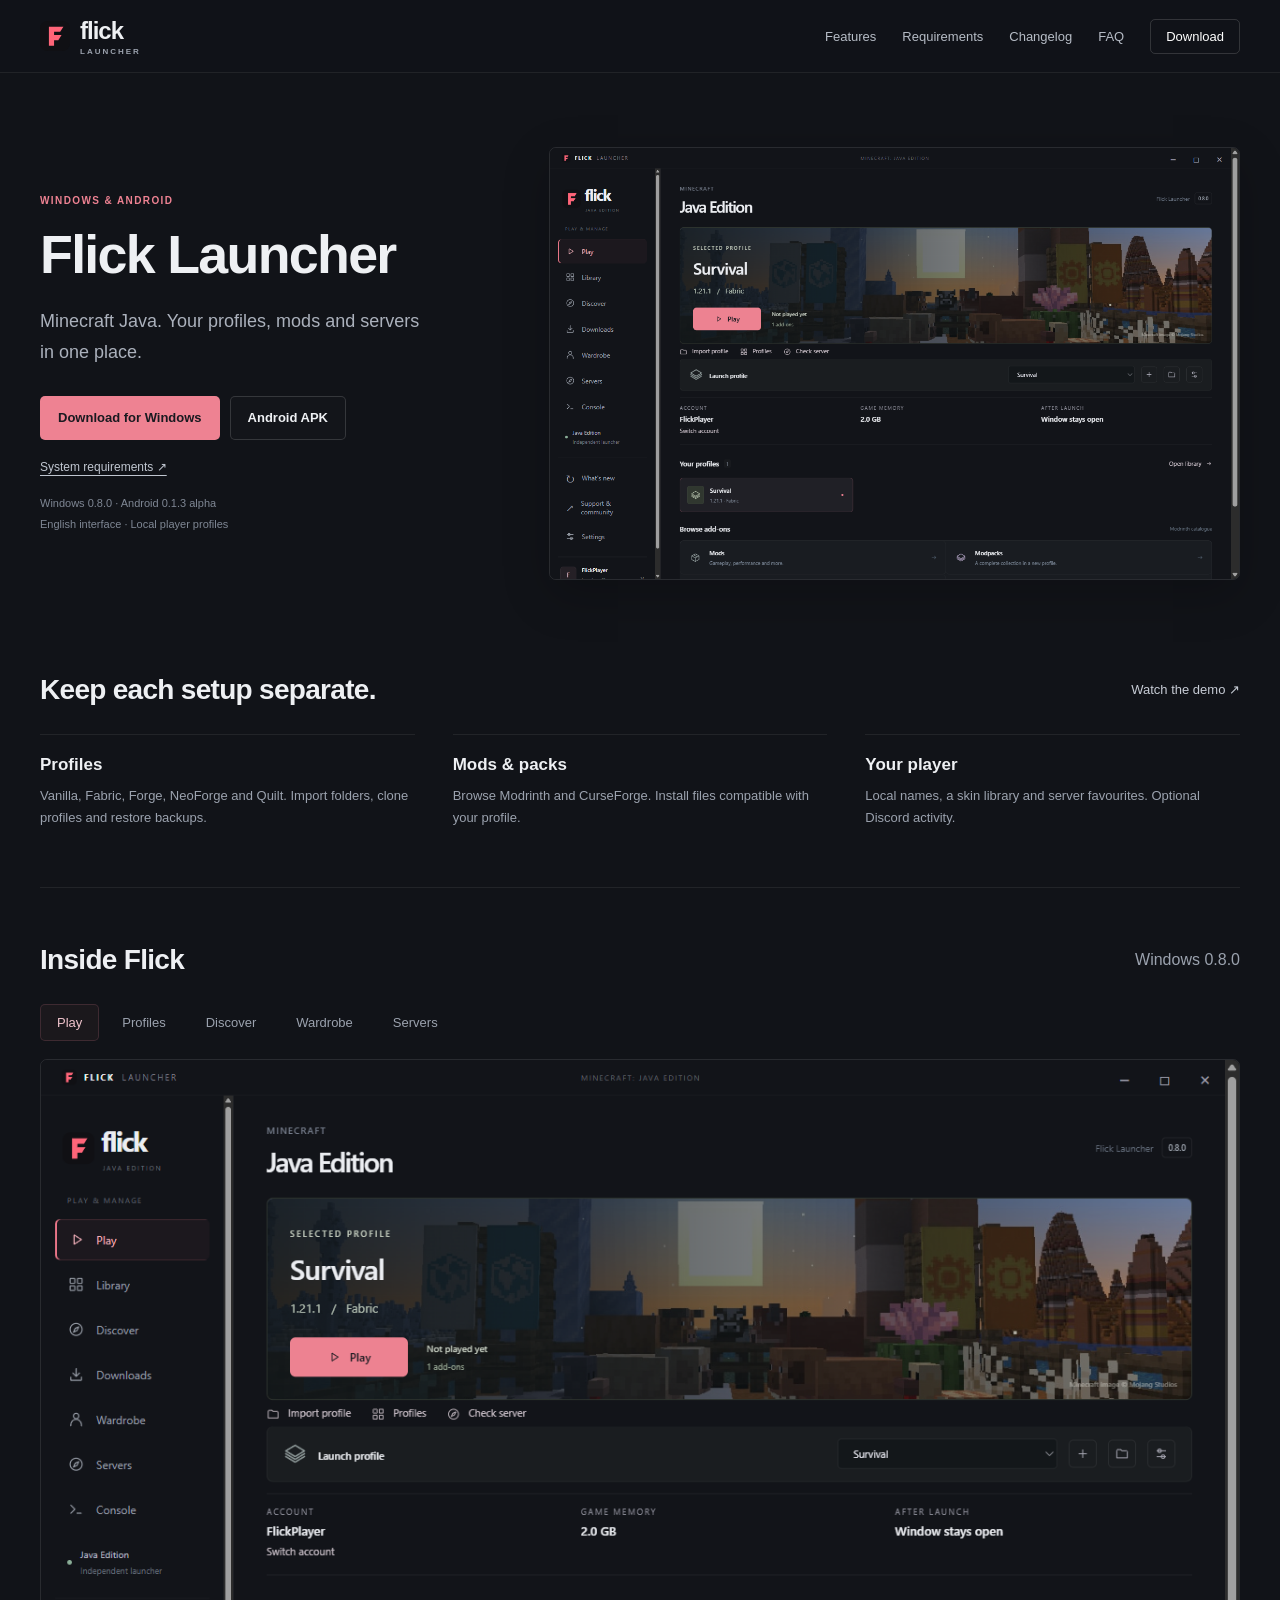
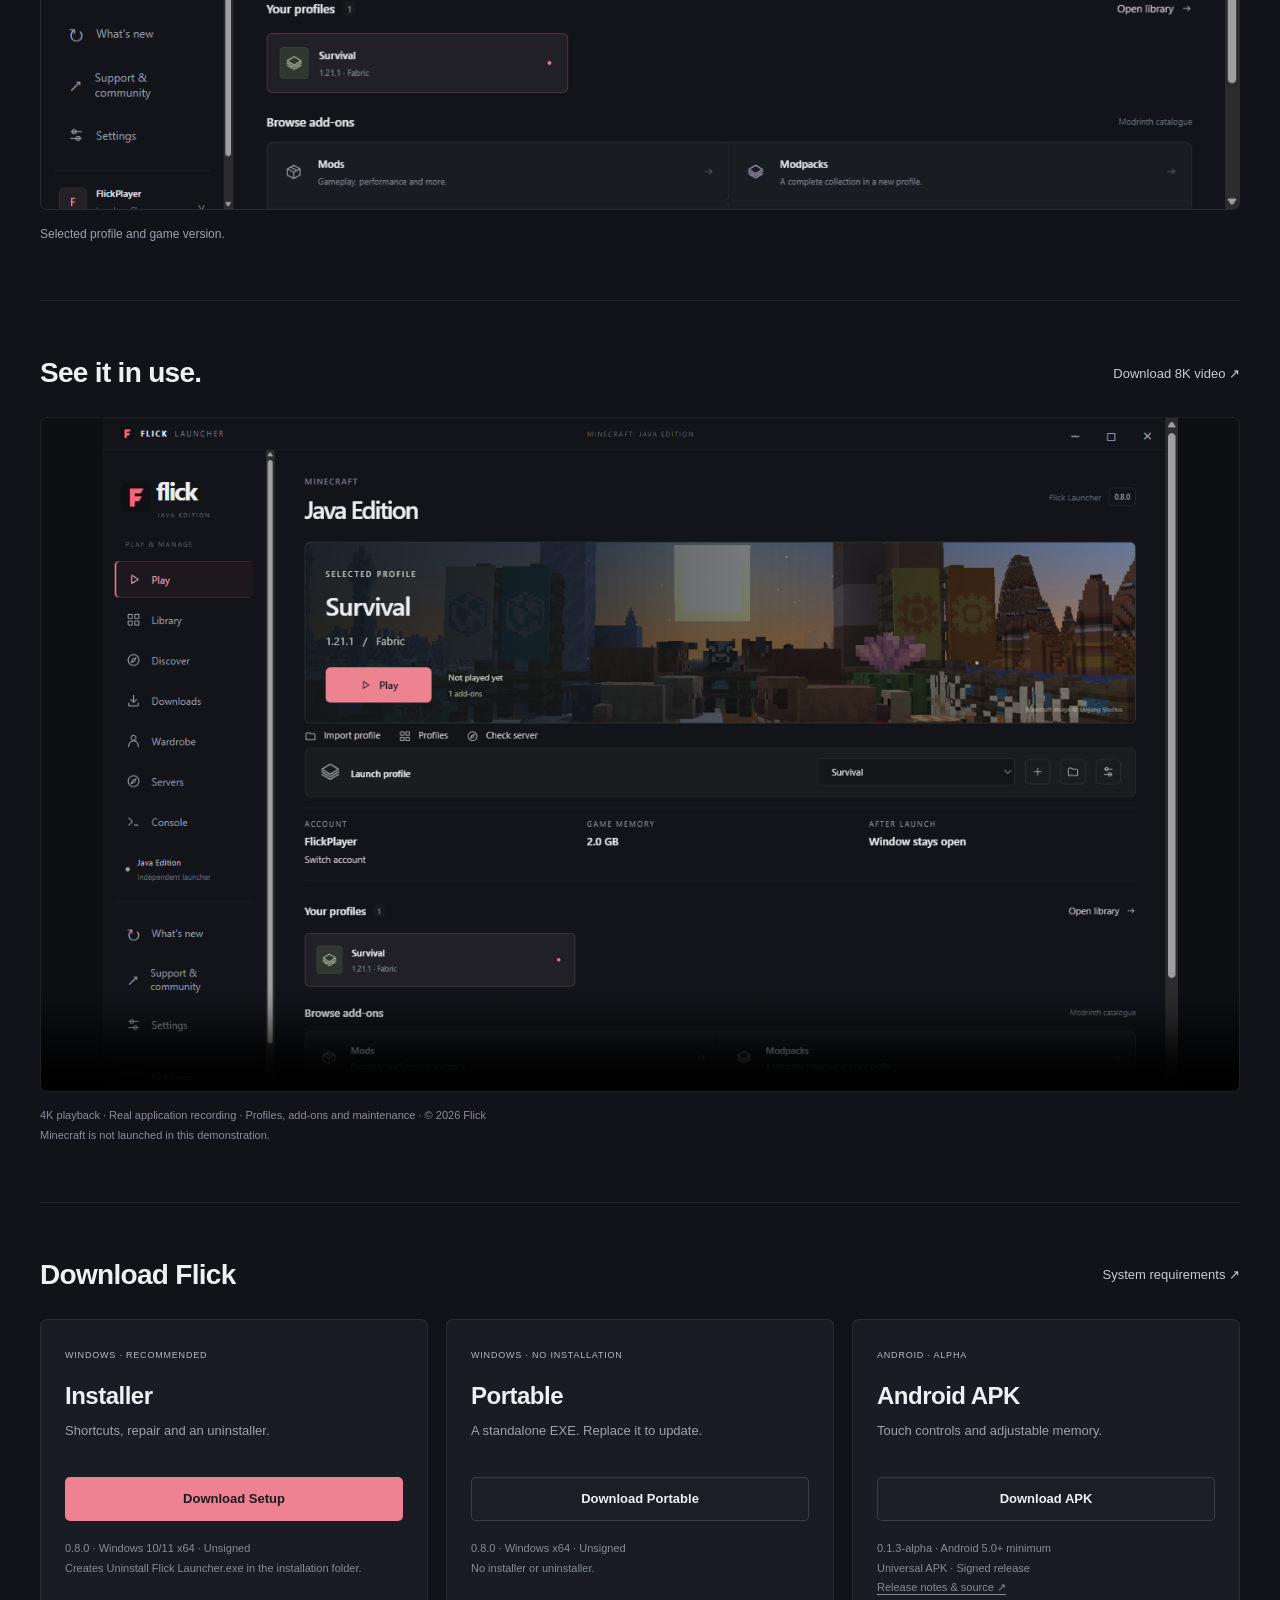
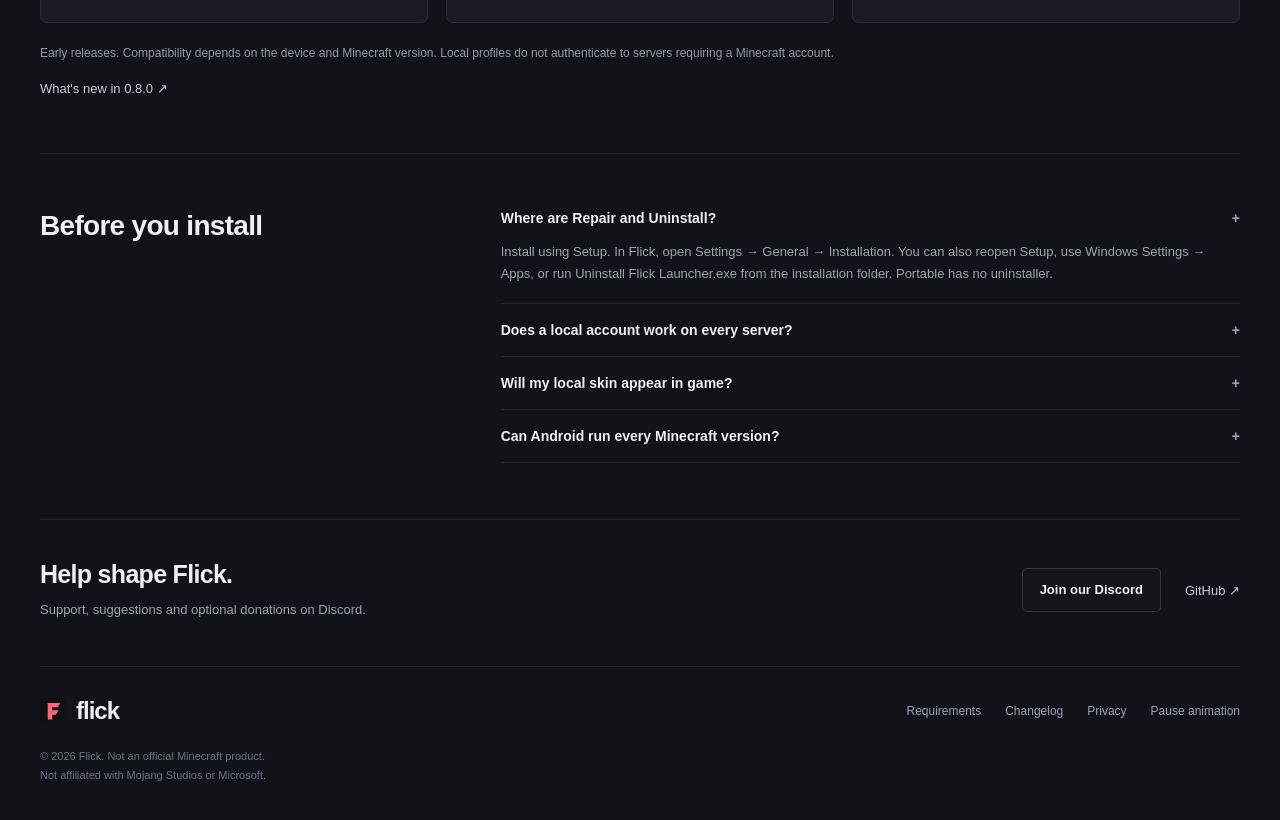
==== commit 1b4e6b9f: "Update Flick Launcher website" ====
--- a/index.html
+++ b/index.html
@@ -1,341 +1,11 @@
-<!doctype html>
-<html lang="en">
-  <head>
-    <meta charset="utf-8" />
-    <meta name="viewport" content="width=device-width,initial-scale=1" />
-    <meta name="theme-color" content="#101014" />
-    <meta
-      name="description"
-      content="Meet Flick Launcher: an independent Minecraft Java Edition launcher with isolated profiles, mod discovery and a calmer way to play. Currently in development."
-    />
-    <meta property="og:title" content="Flick Launcher — Your next world awaits." />
-    <meta
-      property="og:description"
-      content="A quieter home for Minecraft Java Edition. Explore the independent launcher, its features and development status."
-    />
-    <meta property="og:type" content="website" />
-    <meta
-      property="og:image"
-      content="https://oskartrzaskawka.github.io/flick-launcher-site/assets/launcher-home.png"
-    />
-    <link rel="canonical" href="https://oskartrzaskawka.github.io/flick-launcher-site/" />
-    <meta property="og:url" content="https://oskartrzaskawka.github.io/flick-launcher-site/" />
-    <title>Flick Launcher — Your next world awaits.</title>
-    <link rel="icon" href="assets/mark.svg" type="image/svg+xml" />
-    <link rel="stylesheet" href="styles.css" /><link rel="stylesheet" href="workspace.css" />
-    <script src="app.js" defer></script>
-  <link rel="stylesheet" href="effects.css"><script src="effects.js" defer></script></head>
-  <body>
-    <a class="skip-link" href="#main">Skip to content</a>
-    <header class="site-header">
-      <div class="nav-wrap">
-        <a class="brand" href="#" aria-label="Flick Launcher home"
-          ><img src="assets/mark.svg" width="36" height="36" alt="" /><span
-            >flick<span class="brand-sub">LAUNCHER</span></span
-          ></a
-        ><button
-          class="menu-toggle"
-          aria-label="Open navigation"
-          aria-expanded="false"
-          aria-controls="navigation"
-        >
-          Menu <span>＋</span>
-        </button>
-        <nav id="navigation" aria-label="Main navigation">
-          <a href="#features">The launcher</a><a href="#inside">A closer look</a
-          ><a href="changelog.html">Changelog</a><a href="requirements.html">Requirements</a><a href="#faq">FAQ</a
-          ><a class="nav-cta" href="#download">Download <span>↗</span></a>
-        </nav>
-      </div>
-    </header>
-    <main id="main">
-      <section class="hero section-wrap" aria-labelledby="hero-heading">
-        <canvas id="ambient" aria-hidden="true"></canvas>
-        <div class="hero-copy">
-          <a class="status-pill" href="#development"
-            ><span class="status-dot"></span> IN DEVELOPMENT
-            <span class="pill-version">PREVIEW 0.7.0</span><span>↗</span></a
-          >
-          <p class="eyebrow">AN INDEPENDENT JAVA EDITION LAUNCHER</p>
-          <h1 id="hero-heading">Your Minecraft.<br />Your <span>own space.</span></h1>
-          <p class="hero-description">A home for your worlds, mods and next adventure. Keep each setup separate, and get back to playing.</p>
-          <div class="hero-actions">
-            <a
-              class="button primary"
-              href="https://github.com/OskarTrzaskawka/flick-launcher-site/releases/download/v0.7.0/Flick-Launcher-Setup.exe"
-              >Download for Windows <span>&#8599;</span></a
-            ><a class="button outline" href="#android-download">Android APK</a><a class="text-link" href="#demo">Watch it in action <span>&#9655;</span></a>
-          </div>
-          <p class="requirements-shortcut"><a class="text-link" href="requirements.html">System requirements <span>&#8599;</span></a></p><p class="hero-footnote">v0.7.0 &middot; October 22, 2026 &middot; Windows x64<br><a href="#download">Installer or Portable</a> &middot; English interface &middot; Unsigned preview</p>
-        </div>
-        <div class="hero-visual">
-          <div class="visual-glow"></div>
-          <div class="screenshot-shell">
-            <div class="window-strip">
-              <span><i></i><i></i><i></i></span>
-              <p>YOUR NEXT WORLD AWAITS</p>
-              <span>↗</span>
-            </div>
-            <button
-              class="image-button"
-              data-image="assets/launcher-home.png"
-              data-caption="Play — Flick Launcher 0.6.0 development build"
-              aria-label="Enlarge the launcher screenshot"
-            >
-              <img
-                class="hero-shot"
-                src="assets/launcher-home.png"
-                width="1980"
-                height="1293"
-                alt="Flick Launcher showing the Play screen, a Quiet Survival profile, and links to mods, shaders and modpacks"
-                fetchpriority="high"
-              />
-            </button>
-          </div>
-          <div class="image-caption">
-            <span><i class="status-dot"></i> YOUR NEXT SESSION STARTS HERE</span
-            ><span>Flick Launcher / 0.6.0</span>
-          </div>
-        </div>
-      </section>
-      <div class="intro-strip section-wrap">
-        <p>A little less friction.<br /><strong>A lot more possibility.</strong></p>
-        <div class="strip-item"><span>01</span> Separate your worlds.</div>
-        <div class="strip-item"><span>02</span> Find your next favourite mod.</div>
-        <div class="strip-item"><span>03</span> Get back to playing.</div>
-      </div>
-<section id="features" class="section-wrap features" aria-labelledby="features-heading"><div class="section-heading"><div><p class="eyebrow">MADE FOR YOUR DESKTOP</p><h2 id="features-heading">A setup worth<br>coming back to.</h2></div><p>Keep a survival world, a modded weekend and a clean Vanilla install together, with their files kept apart.</p></div><div class="benefit-grid"><article><span class="feature-number">01 / YOUR WORLDS</span><h3>Bring your setup.</h3><p>Create a profile, import an existing game folder or bring over a Prism instance. Clone a setup before trying something new.</p><small>Vanilla &middot; Fabric &middot; Forge &middot; NeoForge &middot; Quilt</small></article><article><span class="feature-number">02 / YOUR MODS</span><h3>Find your next favourite.</h3><p>Browse Modrinth or CurseForge, install compatible add-ons and check tracked content for updates. Restorable backups give you a way back.</p><small>Mods &middot; Modpacks &middot; Shaders &middot; Resource packs</small></article><article id="wardrobe"><span class="feature-number">03 / YOUR IDENTITY</span><h3>Make it yours.</h3><p>Preview skins in 3D, build a local collection and browse Polish or worldwide servers with logos and coloured MOTD.</p><small>Wardrobe &middot; Favourites &middot; Discord activity</small></article></div></section>
-      <section id="inside" class="inside section-wrap" aria-labelledby="inside-heading">
-        <div class="section-heading">
-          <div>
-            <p class="eyebrow">02 / LOOK AROUND</p>
-            <h2 id="inside-heading">A familiar game.<br />A fresh place to start.</h2>
-          </div>
-          <p>
-            Take a closer look at profiles, content discovery, your character and the communities waiting in Minecraft.
-          </p>
-        </div>
-        <div class="gallery-tabs" role="tablist" aria-label="Launcher screenshots">
-          <button
-            role="tab"
-            id="tab-play"
-            aria-selected="true"
-            aria-controls="screenshot-panel"
-            data-shot="play"
-          >
-            01 <span>Play</span></button
-          ><button
-            role="tab"
-            id="tab-library"
-            aria-selected="false"
-            aria-controls="screenshot-panel"
-            data-shot="library"
-            tabindex="-1"
-          >
-            02 <span>Your library</span></button
-          ><button
-            role="tab"
-            id="tab-discover"
-            aria-selected="false"
-            aria-controls="screenshot-panel"
-            data-shot="discover"
-            tabindex="-1"
-          >
-            03 <span>Discover</span>
-          </button><button role="tab" id="tab-wardrobe" aria-selected="false" aria-controls="screenshot-panel" data-shot="wardrobe" tabindex="-1">04 <span>Wardrobe</span></button><button role="tab" id="tab-servers" aria-selected="false" aria-controls="screenshot-panel" data-shot="servers" tabindex="-1">05 <span>Servers</span></button>
-        </div>
-        <div id="screenshot-panel" role="tabpanel" aria-labelledby="tab-play">
-          <button
-            id="gallery-enlarge"
-            class="image-button gallery-frame"
-            data-image="assets/launcher-home.png"
-            data-caption="Play — Flick Launcher development build"
-            aria-label="Enlarge screenshot"
-          >
-            <img
-              id="gallery-image"
-              src="assets/launcher-home.png"
-              width="1980"
-              height="1293"
-              alt="Play screen in the Flick Launcher development build"
-              loading="lazy"
-            /><span class="enlarge-label">View full size ↗</span>
-          </button>
-          <div class="gallery-caption">
-            <p id="gallery-description">
-              Your selected profile, version and next adventure, one click away.
-            </p>
-            <span>Development build · Captured with test profiles</span>
-          </div>
-        </div>
-      </section>
-<section id="demo" class="section-wrap demo-section" aria-labelledby="demo-heading"><div class="section-heading"><div><p class="eyebrow">FROM AN EMPTY LIBRARY TO READY</p><h2 id="demo-heading">See the real workflow.</h2></div><p>A recording of the desktop application: create a profile, install Sodium from Modrinth and make a backup.</p></div><video controls playsinline preload="none" poster="assets/launcher-home.png" aria-label="Flick Launcher setup demonstration"><source src="assets/launcher-tour.webm" type="video/webm">Your browser cannot play this recording. <a href="assets/launcher-tour.webm">Download the video</a>.</video><p class="video-caption">Silent screen recording &middot; Test account and profile &middot; Minecraft itself is not launched in this tour</p></section>
-<section id="download" class="section-wrap download-section" aria-labelledby="download-heading"><div class="section-heading"><div><p class="eyebrow">GET FLICK / 0.7.0</p><h2 id="download-heading">Choose your way in.</h2></div><p>Windows preview 0.7.0 and Android alpha 0.1.2. Choose the build for your device.</p></div><div class="download-requirements"><a class="button outline" href="requirements.html">System requirements &#8599;</a><span>Check Windows and Android compatibility before downloading.</span></div><div class="download-grid"><article><span class="label coral">RECOMMENDED</span><h3>Windows Installer</h3><p>Install Flick, create shortcuts and use the setup wizard for future updates.</p><a class="button primary" href="https://github.com/OskarTrzaskawka/flick-launcher-site/releases/download/v0.7.0/Flick-Launcher-Setup.exe">Download Installer &#8599;</a><small>Windows x64 &middot; Unsigned EXE</small></article><article><span class="label">NO INSTALLATION</span><h3>Portable EXE</h3><p>Run without a setup wizard. Game data lives separately in your Windows application-data folder.</p><a class="button outline" href="https://github.com/OskarTrzaskawka/flick-launcher-site/releases/download/v0.7.0/Flick-Launcher-Portable.exe">Download Portable &#8599;</a><small>Keep the EXE in a fixed place if you enable autostart</small></article><article id="android-download"><span class="label coral">ANDROID ALPHA</span><h3>Android APK</h3><p>Flick on your phone: searchable Minecraft versions, separate profiles and adjustable memory and rendering settings.</p><a class="button outline" href="https://github.com/OskarTrzaskawka/flick-launcher-site/releases/download/android-v0.1.2-alpha/Flick-Launcher-Android-0.1.2-alpha-universal.apk">Download Android APK &#8599;</a><small>0.1.2-alpha &middot; 149 MiB &middot; Android 5.0+ minimum<br>Universal APK &middot; Signed release build<br>Compatibility varies by device and Minecraft version. Newer Android devices are not fully tested.<br><a href="https://github.com/OskarTrzaskawka/flick-launcher-site/releases/tag/android-v0.1.2-alpha">Release notes, checksums &amp; source</a></small></article></div><p><a class="text-link" href="requirements.html">System requirements for Windows &amp; Android &#8599;</a></p><p class="compatibility-note">Modern Windows x64. Windows 7 is not supported. Minecraft and Java have their own system requirements. Local player profiles only. Microsoft sign-in is not included. Local profiles work in singleplayer and on servers that accept them.</p></section>
-<section id="release-notes" class="section-wrap release-section" aria-labelledby="release-heading"><div><p class="eyebrow">WHAT'S NEW</p><h2 id="release-heading">A calmer workspace.<br>A safer way to experiment.</h2><p>Latest: 0.7.0 &middot; October 22, 2026</p><a class="text-link" href="changelog.html">Full release notes &#8599;</a></div><ul class="release-list"><li><strong>New in 0.7.0: local profiles and CurseForge</strong><span>Microsoft sign-in has been removed. Browse CurseForge alongside Modrinth, with compatible add-ons and downloads permitted by their authors.</span></li><li><strong>A shorter path to Play</strong><span>Compact home, consistent icons and settings grouped into five tabs.</span></li><li><strong>A proper opening</strong><span>A four-second intro with skip, duration and reduced-motion controls.</span></li><li><strong>Bring it over. Keep a way back.</strong><span>Folder import, profile cloning, restorable backups and recovery copies before content updates.</span></li><li><strong>Updates and clearer support</strong><span>Verified launcher downloads, compatible add-on checks and locally exported diagnostic reports.</span></li></ul></section>
-      <section
-        class="development section-wrap"
-        id="development"
-        aria-labelledby="development-heading"
-      >
-        <div class="section-heading">
-          <div>
-            <p class="eyebrow">03 / DEVELOPMENT NOTES</p>
-            <h2 id="development-heading">A work in progress.<br />With a clear direction.</h2>
-          </div>
-          <p>
-            Flick is an early preview. Here is what the current build does, and what still needs
-            work.
-          </p>
-        </div>
-        <div class="status-grid">
-          <article class="status-card">
-            <span class="label green">IN THE CURRENT PREVIEW</span>
-            <h3>The foundations are here.</h3>
-            <ul>
-              <li>Isolated profiles, folder import, cloning and local player accounts</li>
-              <li>Releases and recent snapshots from Minecraft 1.13 onward</li>
-              <li>Automatic Java installation on Windows x64</li>
-              <li>Modrinth and CurseForge discovery and compatible add-on installation</li>
-              <li>Tracked Modrinth updates, profile backups and restore</li><li>Launcher update checks and SHA-256 verified downloads</li>
-              <li>Discord activity with game version, session time and privacy controls</li><li>3D Wardrobe, local skin library and imported capes</li><li>Polish and worldwide servers with real icons, coloured MOTD and saved favourites</li><li>Windows tray, optional autostart and configurable close behaviour</li><li>File names, transferred KB/MB and filtered session logs</li>
-              <li>Startup checks for Vanilla and four mod loaders on 1.21.1</li>
-            </ul>
-          </article>
-          <article class="status-card">
-            <span class="label coral">STILL BEING BUILT</span>
-            <h3>More to come.</h3>
-            <ul>
-              <li>Broader testing of CurseForge modpacks and their dependencies</li>
-              <li>Historical versions, including Alpha and Beta</li>
-              <li>Broader compatibility testing across Windows versions</li>
-              <li>Lower memory use, measured on real devices</li>
-              <li>Broader testing of modpack migration and configuration merging</li>
-              <li>Unattended launcher replacement and broader release testing</li>
-            </ul>
-          </article>
-        </div>
-        <div class="honesty-note">
-          <span>↳</span>
-          <p>
-            <strong>A note on performance.</strong> We have not benchmarked Flick against the
-            official launcher. Windows 7 support is not available in the current Electron build, and
-            the newest Minecraft versions have their own system requirements.
-          </p>
-        </div>
-      </section>
-      <section id="faq" class="faq section-wrap" aria-labelledby="faq-heading">
-        <div>
-          <p class="eyebrow">04 / A FEW GOOD QUESTIONS</p>
-          <h2 id="faq-heading">Before your<br />next adventure.</h2>
-        </div>
-        <div class="faq-list"><details><summary>Why does a local account get Invalid session?<span>+</span></summary><p>Local accounts have no authenticated session. Some servers accept local players; others require an authenticated Minecraft account, sometimes for specific names. Settings &rarr; Advanced &rarr; Check server connection explains reported status without joining a world.</p></details><details><summary>How do I restore a backup?<span>+</span></summary><p>Open Library &rarr; Backups on the profile and select Restore. A safety copy is created first. Tracked modpack updates install into a new profile with copied worlds and basic options; your original configuration remains available.</p></details><details><summary>How do I report a crash?<span>+</span></summary><p>Check Console, then export a report from Settings &rarr; Advanced. Known account credentials, player names and local user paths are removed. Review the report before sharing it on Discord.</p></details>
-          <details open>
-            <summary>Is this an official Minecraft launcher?<span>＋</span></summary>
-            <p>
-              No. Flick Launcher is an independent project and is not affiliated with, endorsed by,
-              or approved as an official product by Mojang Studios or Microsoft. Minecraft belongs
-              to its respective owners.
-            </p>
-          </details>
-          <details>
-            <summary>Can I download it yet?<span>＋</span></summary>
-            <p>
-              Yes. The <a href="#android-download">Android alpha APK</a> is available alongside the Windows x64 development preview. Windows downloads are available from the project's
-              <a href="https://github.com/OskarTrzaskawka/flick-launcher-site/releases/tag/v0.7.0"
-                >GitHub release</a
-              >. Choose Setup to install or Portable to run without installation. Both builds are
-              unsigned and remain an early preview. Windows 7 is not supported by this build.
-            </p>
-          </details>
-          <details>
-            <summary>Do I need to own Minecraft?<span>＋</span></summary>
-            <p>
-              Flick does not grant a Minecraft license. Microsoft-authenticated play requires an
-              account entitled to Minecraft: Java Edition. Local profiles do not provide ownership
-              or access to servers requiring Microsoft authentication.
-            </p>
-          </details>
-          <details>
-            <summary>Does Flick support Microsoft sign-in?<span>＋</span></summary>
-            <p>
-              No. Windows 0.7.0 and Android 0.1.2-alpha use local player profiles only. Enter a player name to create a profile. This does not provide a Minecraft licence or access to servers requiring authenticated accounts.
-            </p>
-          </details>
-          <details>
-            <summary>What about Windows 7 and older Minecraft versions?<span>＋</span></summary>
-            <p>
-              They are development goals, not current compatibility claims. The present Windows x64
-              build uses modern Electron. Alpha, Beta and releases before Minecraft 1.13 need
-              additional launch support. A launcher's compatibility cannot guarantee that every game
-              or Java version will run on an older computer.
-            </p>
-          </details>
-          <details><summary>Will my local skin appear in Minecraft?<span>＋</span></summary><p>Flick can preview and store local skins and capes. To use them in game, enable CustomSkinLoader from Wardrobe in a supported modded profile. Vanilla Minecraft does not load custom offline textures automatically; other players need compatible skin support to see them.</p></details>
-          <details>
-            <summary>Can I install shaders and resource packs?<span>＋</span></summary>
-            <p>
-              Yes, the Windows preview can download compatible content from Modrinth and CurseForge into a selected
-              profile. Shaders also require an appropriate shader-support mod and need to be enabled
-              in game. Resource packs are selected in the game's resource-pack menu.
-            </p>
-          </details>
-        </div>
-      </section>
-      <section id="project" class="project section-wrap" aria-labelledby="project-heading">
-        <div class="project-banner">
-          <img src="assets/mark.svg" width="62" height="62" alt="" />
-          <p class="eyebrow">A QUIETER HOME FOR YOUR NEXT WORLD</p>
-          <h2 id="project-heading">Make room for your next world.</h2>
-          <p>
-            An independent Minecraft Java Edition launcher project.<br />Currently in development,
-            with an English interface, a Windows preview and an Android alpha.
-          </p>
-          <p>Need help, have a suggestion or want to support development with an optional donation? Join our Discord. Support, ideas and contributions are welcome there.</p>
-          <div class="project-actions">
-            <a class="button primary" data-project-link href="#development"
-              >Project status <span>↗</span></a
-            ><a class="button outline" data-contact-link href="https://discord.gg/nEhCu8DY2R"
-              >Join our Discord <span>↗</span></a
-            >
-          </div>
-          <div class="project-meta">
-            <span>Version 0.7.0</span><span>Java Edition</span><span>Development preview</span>
-          </div>
-        </div>
-      </section>
-    </main>
-    <footer class="section-wrap">
-      <div class="footer-top">
-        <a class="brand" href="#"
-          ><img src="assets/mark.svg" width="30" height="30" alt="" /><span
-            >flick<span class="brand-sub">LAUNCHER</span></span
-          ></a
-        >
-        <div>
-          <a href="https://discord.gg/nEhCu8DY2R">Discord support &#8599;</a><a href="changelog.html">Changelog</a><a href="privacy.html">Privacy</a
-          ><a
-            href="https://www.minecraft.net/usage-guidelines"
-            rel="noopener noreferrer"
-            target="_blank"
-            >Minecraft guidelines ↗</a
-          ><button id="motion-toggle" aria-pressed="false">Pause animation</button>
-        </div>
-      </div>
-      <div class="footer-bottom">
-        <p>
-          Independent software. Not an official Minecraft product.<br />Not approved by or
-          associated with Mojang or Microsoft.
-        </p>
-        <span>Made for the way you play.</span>
-      </div>
-    </footer>
-    <dialog id="lightbox" aria-label="Screenshot viewer">
-      <div class="lightbox-header">
-        <p id="lightbox-caption"></p>
-        <button id="close-lightbox" aria-label="Close screenshot">Close ×</button>
-      </div>
-      <img id="lightbox-image" alt="" />
-      <p class="lightbox-hint">Press Escape to close.</p>
-    </dialog>
-  </body>
-</html>
+<!doctype html><html lang="en"><head><meta charset="utf-8"><meta name="viewport" content="width=device-width,initial-scale=1"><meta name="theme-color" content="#111318"><meta name="description" content="Flick Launcher for Minecraft Java. Local profiles, Modrinth and CurseForge. Download for Windows or Android."><meta property="og:title" content="Flick Launcher"><meta property="og:description" content="Minecraft Java for Windows and Android."><meta property="og:image" content="https://oskartrzaskawka.github.io/flick-launcher-site/assets/launcher-home.png"><meta property="og:type" content="website"><link rel="canonical" href="https://oskartrzaskawka.github.io/flick-launcher-site/"><title>Flick Launcher - Minecraft Java</title><link rel="icon" href="assets/mark.svg"><link rel="stylesheet" href="styles.css"><script src="app.js" defer></script></head><body><a class="skip-link" href="#main">Skip to content</a>
+<header class="site-header"><div class="nav-wrap"><a class="brand" href="./"><img src="assets/mark.svg" width="30" height="30" alt=""><span>flick<span class="brand-sub">LAUNCHER</span></span></a><button class="menu-toggle" aria-label="Open navigation" aria-expanded="false" aria-controls="navigation">Menu</button><nav id="navigation" aria-label="Main navigation"><a href="#features">Features</a><a href="requirements.html">Requirements</a><a href="changelog.html">Changelog</a><a href="#faq">FAQ</a><a class="nav-cta" href="#download">Download</a></nav></div></header>
+<main id="main"><section class="hero section-wrap"><div class="hero-copy"><p class="eyebrow">WINDOWS &amp; ANDROID</p><h1>Flick Launcher</h1><p class="hero-description">Minecraft Java. Your profiles, mods and servers in one place.</p><div class="hero-actions"><a class="button primary" href="https://github.com/OskarTrzaskawka/flick-launcher-site/releases/download/v0.8.0/Flick-Launcher-Setup.exe">Download for Windows</a><a class="button outline" href="#android-download">Android APK</a></div><a class="requirements-shortcut" href="requirements.html">System requirements &#8599;</a><p class="hero-footnote">Windows 0.8.0 &middot; Android 0.1.3 alpha<br>English interface &middot; Local player profiles</p></div><button class="image-button hero-visual" data-image="assets/launcher-home.png" data-caption="Flick Launcher 0.8.0 - Play" aria-label="Enlarge launcher screenshot"><img src="assets/launcher-home.png" width="1920" height="1080" alt="Flick Launcher Play screen" fetchpriority="high"></button></section>
+<section id="features" class="section-wrap feature-section"><div class="section-heading"><h2>Keep each setup separate.</h2><a class="text-link" href="#demo">Watch the demo &#8599;</a></div><div class="benefit-grid"><article><h3>Profiles</h3><p>Vanilla, Fabric, Forge, NeoForge and Quilt. Import folders, clone profiles and restore backups.</p></article><article><h3>Mods &amp; packs</h3><p>Browse Modrinth and CurseForge. Install files compatible with your profile.</p></article><article><h3>Your player</h3><p>Local names, a skin library and server favourites. Optional Discord activity.</p></article></div></section>
+<section id="inside" class="section-wrap inside"><div class="section-heading"><h2>Inside Flick</h2><span class="muted">Windows 0.8.0</span></div><div class="gallery-tabs" role="tablist" aria-label="Launcher screenshots"><button role="tab" id="tab-play" aria-selected="true" aria-controls="screenshot-panel" data-shot="play" >Play</button><button role="tab" id="tab-library" aria-selected="false" aria-controls="screenshot-panel" data-shot="library" tabindex="-1">Profiles</button><button role="tab" id="tab-discover" aria-selected="false" aria-controls="screenshot-panel" data-shot="discover" tabindex="-1">Discover</button><button role="tab" id="tab-wardrobe" aria-selected="false" aria-controls="screenshot-panel" data-shot="wardrobe" tabindex="-1">Wardrobe</button><button role="tab" id="tab-servers" aria-selected="false" aria-controls="screenshot-panel" data-shot="servers" tabindex="-1">Servers</button></div><div id="screenshot-panel" role="tabpanel" aria-labelledby="tab-play"><button id="gallery-enlarge" class="image-button gallery-frame" data-image="assets/launcher-home.png" data-caption="Flick Launcher 0.8.0 - Play" aria-label="Enlarge screenshot"><img id="gallery-image" src="assets/launcher-home.png" width="1920" height="1080" alt="Flick Launcher Play screen" loading="lazy"></button><p id="gallery-description" class="gallery-caption">Selected profile and game version.</p></div></section>
+<section id="demo" class="section-wrap demo-section"><div class="section-heading"><h2>See it in use.</h2><a class="text-link" href="https://github.com/OskarTrzaskawka/flick-launcher-site/releases/download/v0.8.0/Flick-Launcher-Tour-8K.webm" download>Download 8K video &#8599;</a></div><video controls playsinline preload="none" poster="assets/launcher-home.png" aria-label="Flick Launcher demonstration"><source src="assets/launcher-tour.webm" type="video/webm">Your browser cannot play this video. <a href="assets/launcher-tour.webm">Download it</a>.</video><p class="video-caption">4K playback &middot; Real application recording &middot; Profiles, add-ons and maintenance &middot; &copy; 2026 Flick<br>Minecraft is not launched in this demonstration.</p></section>
+<section id="download" class="section-wrap download-section"><div class="section-heading"><h2>Download Flick</h2><a class="text-link" href="requirements.html">System requirements &#8599;</a></div><div class="download-grid"><article><span class="label">WINDOWS &middot; RECOMMENDED</span><h3>Installer</h3><p>Shortcuts, repair and an uninstaller.</p><a class="button primary" href="https://github.com/OskarTrzaskawka/flick-launcher-site/releases/download/v0.8.0/Flick-Launcher-Setup.exe">Download Setup</a><small>0.8.0 &middot; Windows 10/11 x64 &middot; Unsigned<br>Creates Uninstall Flick Launcher.exe in the installation folder.</small></article><article><span class="label">WINDOWS &middot; NO INSTALLATION</span><h3>Portable</h3><p>A standalone EXE. Replace it to update.</p><a class="button outline" href="https://github.com/OskarTrzaskawka/flick-launcher-site/releases/download/v0.8.0/Flick-Launcher-Portable.exe">Download Portable</a><small>0.8.0 &middot; Windows x64 &middot; Unsigned<br>No installer or uninstaller.</small></article><article id="android-download"><span class="label">ANDROID &middot; ALPHA</span><h3>Android APK</h3><p>Touch controls and adjustable memory.</p><a class="button outline" href="https://github.com/OskarTrzaskawka/flick-launcher-site/releases/download/android-v0.1.3-alpha/Flick-Launcher-Android-0.1.3-alpha-universal.apk">Download APK</a><small>0.1.3-alpha &middot; Android 5.0+ minimum<br>Universal APK &middot; Signed release<br><a href="https://github.com/OskarTrzaskawka/flick-launcher-site/releases/tag/android-v0.1.3-alpha">Release notes &amp; source &#8599;</a></small></article></div><p class="compatibility-note">Early releases. Compatibility depends on the device and Minecraft version. Local profiles do not authenticate to servers requiring a Minecraft account.</p><a class="text-link" href="changelog.html">What's new in 0.8.0 &#8599;</a></section>
+<section id="faq" class="section-wrap faq"><div><h2>Before you install</h2></div><div class="faq-list"><details open><summary>Where are Repair and Uninstall?<span>+</span></summary><p>Install using Setup. In Flick, open Settings &rarr; General &rarr; Installation. You can also reopen Setup, use Windows Settings &rarr; Apps, or run Uninstall Flick Launcher.exe from the installation folder. Portable has no uninstaller.</p></details><details><summary>Does a local account work on every server?<span>+</span></summary><p>No. Local names work in singleplayer and on servers that accept them. Flick has no Microsoft sign-in and does not grant a Minecraft licence.</p></details><details><summary>Will my local skin appear in game?<span>+</span></summary><p>Local skins require CustomSkinLoader in a compatible modded profile. Other players need compatible skin support too.</p></details><details><summary>Can Android run every Minecraft version?<span>+</span></summary><p>No. Game versions, Java runtimes, graphics drivers and available memory affect compatibility. This APK is an alpha; native 16 KB page-size support remains incomplete.</p></details></div></section>
+<section id="project" class="section-wrap project"><div><h2>Help shape Flick.</h2><p>Support, suggestions and optional donations on Discord.</p></div><div class="project-actions"><a class="button outline" data-contact-link href="https://discord.gg/nEhCu8DY2R">Join our Discord</a><a class="text-link" data-project-link href="https://github.com/OskarTrzaskawka/flick-launcher-site">GitHub &#8599;</a></div></section></main>
+<footer class="section-wrap"><div class="footer-top"><a class="brand" href="./"><img src="assets/mark.svg" width="26" height="26" alt=""><span>flick</span></a><div><a href="requirements.html">Requirements</a><a href="changelog.html">Changelog</a><a href="privacy.html">Privacy</a><button id="motion-toggle" aria-pressed="false">Pause animation</button></div></div><div class="footer-bottom"><p>&copy; 2026 Flick. Not an official Minecraft product.<br>Not affiliated with Mojang Studios or Microsoft.</p></div></footer>
+<dialog id="lightbox" aria-label="Screenshot viewer"><div class="lightbox-header"><p id="lightbox-caption"></p><button id="close-lightbox" aria-label="Close screenshot">Close &#215;</button></div><img id="lightbox-image" alt=""></dialog></body></html>
--- a/styles.css
+++ b/styles.css
@@ -1,1462 +1,5 @@
-@font-face {
-  font-family: Flick;
-  src: url("assets/regular.ttf") format("truetype");
-  font-display: swap;
-  font-weight: 400;
-}
-@font-face {
-  font-family: Flick;
-  src: url("assets/semibold.ttf") format("truetype");
-  font-display: swap;
-  font-weight: 600 900;
-}
-:root {
-  color-scheme: dark;
-  --bg: #101014;
-  --panel: #19191f;
-  --line: #ffffff12;
-  --text: #f5f3f0;
-  --muted: #9999a5;
-  --accent: #ff6579;
-  --max: 1240px;
-  font-family: Flick, Arial, sans-serif;
-  background: var(--bg);
-  color: var(--text);
-  scroll-behavior: smooth;
-  scroll-padding-top: 100px;
-}
-* {
-  box-sizing: border-box;
-}
-body {
-  margin: 0;
-  overflow-x: clip;
-}
-a {
-  color: inherit;
-  text-decoration: none;
-}
-button {
-  font: inherit;
-  color: inherit;
-  cursor: pointer;
-}
-button,
-a,
-input {
-  outline-offset: 5px;
-}
-a:focus-visible,
-button:focus-visible,
-summary:focus-visible {
-  outline: 2px solid var(--accent);
-}
-img {
-  max-width: 100%;
-  height: auto;
-  display: block;
-}
-button {
-  transition:
-    background 0.2s,
-    transform 0.2s,
-    border-color 0.2s;
-}
-button:active {
-  transform: translateY(1px);
-}
-.section-wrap {
-  max-width: var(--max);
-  padding-inline: 32px;
-  margin-inline: auto;
-}
-.skip-link {
-  position: fixed;
-  top: 8px;
-  left: 16px;
-  transform: translateY(-150%);
-  z-index: 100;
-  background: var(--accent);
-  color: #210f14;
-  padding: 12px;
-}
-.skip-link:focus {
-  transform: translateY(0);
-}
-.site-header {
-  height: 86px;
-  position: relative;
-  z-index: 10;
-  border-bottom: 1px solid var(--line);
-}
-.nav-wrap {
-  max-width: var(--max);
-  height: 100%;
-  padding: 0 32px;
-  margin: auto;
-  display: flex;
-  align-items: center;
-  justify-content: space-between;
-  gap: 25px;
-}
-.brand {
-  display: flex;
-  align-items: center;
-  gap: 8px;
-}
-.brand > span {
-  font-size: 32px;
-  font-weight: 600;
-  letter-spacing: -2px;
-  display: flex;
-  align-items: center;
-  gap: 14px;
-}
-.brand-sub {
-  font-size: 9px;
-  font-weight: 400;
-  letter-spacing: 2px;
-  color: #a2a0ab;
-  border-left: 1px solid #ffffff25;
-  padding: 5px 0 5px 14px;
-}
-.site-header nav {
-  display: flex;
-  align-items: center;
-  gap: 27px;
-  font-size: 11px;
-  color: #b0adb9;
-}
-.site-header nav a:hover {
-  color: white;
-}
-.nav-cta {
-  display: flex;
-  align-items: center;
-  gap: 23px;
-  border: 1px solid #ffffff24;
-  border-radius: 6px;
-  padding: 11px 14px;
-  color: #e7e3e6;
-}
-.menu-toggle {
-  display: none;
-}
-.hero {
-  min-height: 710px;
-  padding-top: 84px;
-  padding-bottom: 90px;
-  display: grid;
-  grid-template-columns: 47% 53%;
-  align-items: center;
-  position: relative;
-  isolation: isolate;
-}
-.hero canvas {
-  position: absolute;
-  inset: 0;
-  width: 100%;
-  height: 100%;
-  z-index: -1;
-  pointer-events: none;
-  opacity: 0.7;
-}
-.hero-copy {
-  position: relative;
-  z-index: 2;
-}
-.status-pill {
-  display: inline-flex;
-  gap: 10px;
-  align-items: center;
-  border: 1px solid #ffffff1b;
-  padding: 7px 10px;
-  border-radius: 5px;
-  font-size: 8px;
-  letter-spacing: 1.1px;
-  background: #1b1a20;
-}
-.status-dot {
-  display: inline-block;
-  width: 5px;
-  height: 5px;
-  border-radius: 50%;
-  background: #ff8191;
-  box-shadow: 0 0 12px #ff657930;
-  flex-shrink: 0;
-}
-.pill-version {
-  padding-left: 10px;
-  border-left: 1px solid #ffffff20;
-  color: #7d7a88;
-  font-size: 7px;
-}
-.status-pill > span:last-child {
-  color: #8d8997;
-}
-.eyebrow {
-  font-size: 8px;
-  letter-spacing: 2px;
-  color: #93909d;
-  font-weight: 400;
-  margin: 0 0 22px;
-}
-.hero .eyebrow {
-  margin-top: 35px;
-  font-size: 8px;
-  letter-spacing: 1.8px;
-}
-.hero h1 {
-  font-size: clamp(56px, 6.1vw, 83px);
-  font-weight: 600;
-  line-height: 1.09;
-  letter-spacing: -4.8px;
-  margin: 0;
-  position: relative;
-  z-index: 3;
-}
-.hero h1 > span {
-  color: var(--accent);
-}
-.hero-description {
-  font-size: 12px;
-  line-height: 2;
-  color: #aaa6b4;
-  margin: 27px 0;
-}
-.hero-actions {
-  display: flex;
-  gap: 24px;
-  align-items: center;
-  margin: 30px 0 0;
-}
-.button {
-  padding: 14px 18px;
-  border-radius: 6px;
-  font-size: 10px;
-  display: inline-flex;
-  justify-content: center;
-  align-items: center;
-  gap: 28px;
-  font-weight: 600;
-  transition:
-    background 0.2s,
-    transform 0.2s;
-}
-.button:hover {
-  transform: translateY(-2px);
-}
-.primary {
-  background: var(--accent);
-  color: #220f15;
-}
-.primary:hover {
-  background: #ff8293;
-}
-.text-link {
-  font-size: 10px;
-  color: #b9b5c1;
-  display: inline-flex;
-  gap: 20px;
-  align-items: center;
-}
-.text-link:hover {
-  color: #fff;
-}
-.hero-footnote {
-  font-size: 8px;
-  color: #6f6b7b;
-  line-height: 1.9;
-  margin: 26px 0 0;
-}
-.hero-visual {
-  position: relative;
-  width: calc(100% + 55px);
-  margin-left: 10px;
-  transform: perspective(1800px) rotateY(-8deg) rotateX(3deg);
-  transform-origin: left center;
-}
-.visual-glow {
-  position: absolute;
-  inset: -70px;
-  background: radial-gradient(ellipse, #ff657913, transparent 65%);
-  z-index: -1;
-  pointer-events: none;
-}
-.screenshot-shell {
-  background: #17171b;
-  border-radius: 11px;
-  overflow: hidden;
-  border: 1px solid #ffffff24;
-  box-shadow: 0 35px 100px #0008;
-}
-.window-strip {
-  height: 32px;
-  background: #1e1d24;
-  border-bottom: 1px solid #ffffff08;
-  display: flex;
-  align-items: center;
-  justify-content: space-between;
-  padding: 0 13px;
-}
-.window-strip > span:first-child {
-  display: flex;
-  gap: 5px;
-}
-.window-strip i {
-  width: 5px;
-  height: 5px;
-  background: #62505a;
-  border-radius: 50%;
-  display: inline-block;
-}
-.window-strip i:first-child {
-  background: #bd6171;
-}
-.window-strip i:nth-child(2) {
-  background: #9e8c68;
-}
-.window-strip i:nth-child(3) {
-  background: #637e6d;
-}
-.window-strip p {
-  font-size: 6px;
-  letter-spacing: 1.5px;
-  color: #7a7585;
-}
-.window-strip > span:last-child {
-  font-size: 10px;
-  color: #817a8c;
-}
-.image-button {
-  border: 0;
-  background: none;
-  padding: 0;
-  display: block;
-  width: 100%;
-  cursor: zoom-in;
-  text-align: left;
-}
-.hero-shot {
-  width: 100%;
-  height: auto;
-}
-.image-caption {
-  display: flex;
-  justify-content: space-between;
-  gap: 10px;
-  margin-top: 13px;
-  font-size: 6px;
-  color: #787282;
-  letter-spacing: 0.6px;
-}
-.image-caption > span:first-child {
-  display: flex;
-  align-items: center;
-  gap: 6px;
-}
-.image-caption .status-dot {
-  width: 3px;
-  height: 3px;
-  background: #95b5a2;
-}
-.intro-strip {
-  display: flex;
-  align-items: center;
-  justify-content: space-between;
-  gap: 26px;
-  border-top: 1px solid var(--line);
-  border-bottom: 1px solid var(--line);
-  padding-block: 30px;
-}
-.intro-strip > p {
-  font-size: 12px;
-  line-height: 1.7;
-  color: #8c8796;
-  margin: 0;
-  letter-spacing: -0.2px;
-}
-.intro-strip strong {
-  font-weight: 400;
-  color: #e1dce5;
-}
-.strip-item {
-  display: flex;
-  align-items: center;
-  gap: 17px;
-  font-size: 9px;
-  color: #a9a4b1;
-}
-.strip-item > span {
-  color: #746572;
-  font-size: 8px;
-}
-.features {
-  padding-top: 112px;
-  padding-bottom: 75px;
-}
-.section-heading {
-  display: flex;
-  justify-content: space-between;
-  align-items: flex-end;
-  gap: 60px;
-  margin-bottom: 42px;
-}
-.section-heading h2,
-.faq h2 {
-  font-size: 43px;
-  line-height: 1.15;
-  letter-spacing: -1.9px;
-  font-weight: 600;
-  margin: 0;
-}
-.section-heading > p {
-  font-size: 11px;
-  color: #97919f;
-  line-height: 2;
-  max-width: 320px;
-  margin: 0 0 3px;
-}
-.feature-layout {
-  display: grid;
-  grid-template-columns: 1.05fr 1fr;
-  gap: 18px;
-}
-.feature-main,
-.feature-side > article {
-  background: linear-gradient(130deg, #211d25, #19191f 70%);
-  border: 1px solid var(--line);
-  border-radius: 13px;
-  padding: 34px;
-  position: relative;
-  overflow: hidden;
-}
-.feature-number {
-  font-size: 8px;
-  letter-spacing: 1.5px;
-  color: #938693;
-}
-.feature-main h3 {
-  font-size: 33px;
-  line-height: 1.2;
-  font-weight: 600;
-  letter-spacing: -1.3px;
-  margin: 32px 0 18px;
-}
-.feature-main > p,
-.feature-side p {
-  font-size: 11px;
-  line-height: 1.95;
-  color: #a098a7;
-  max-width: 350px;
-}
-.profile-stack {
-  margin-top: 40px;
-  display: grid;
-  gap: 10px;
-  transform: rotate(-3deg);
-  padding: 0 8px 15px;
-}
-.profile-stack > div {
-  display: flex;
-  align-items: center;
-  gap: 12px;
-  background: #222129;
-  border: 1px solid #ffffff12;
-  border-radius: 8px;
-  padding: 17px 16px;
-  box-shadow: 0 10px 30px #0002;
-}
-.profile-stack > div:nth-child(2) {
-  transform: translateX(13px);
-  background: #1c1d25;
-}
-.cube-icon {
-  display: grid;
-  place-items: center;
-  background: #9abc9e12;
-  color: #aac3aa;
-  width: 36px;
-  height: 36px;
-  border-radius: 8px;
-  font-size: 22px;
-}
-.cube-icon.fabric {
-  color: #e6b0b9;
-  background: #ff65790a;
-}
-.profile-stack > div > span:nth-child(2) {
-  font-size: 11px;
-}
-.profile-stack strong {
-  display: block;
-  font-size: 8px;
-  font-weight: 400;
-  color: #8f8798;
-  margin-top: 5px;
-}
-.profile-stack small {
-  margin-left: auto;
-  font-size: 6px;
-  color: #777080;
-  letter-spacing: 1px;
-}
-.card-note {
-  font-size: 7px;
-  color: #736a7b;
-  display: block;
-  margin-top: 15px;
-}
-.feature-side {
-  display: grid;
-  gap: 18px;
-}
-.feature-side > article {
-  background: #19191f;
-}
-.feature-side h3 {
-  font-size: 21px;
-  letter-spacing: -0.6px;
-  margin: 26px 0 10px;
-  font-weight: 600;
-}
-.feature-side p {
-  margin: 0;
-}
-.feature-side .text-link {
-  margin-top: 17px;
-  font-size: 9px;
-}
-.feature-icon {
-  position: absolute;
-  right: 30px;
-  top: 24px;
-  font-size: 28px;
-  color: #b9808d;
-}
-.loader-line {
-  display: flex;
-  align-items: center;
-  gap: 30px;
-  justify-content: space-between;
-  margin-top: 28px;
-  padding-block: 23px;
-  border-top: 1px solid var(--line);
-  border-bottom: 1px solid var(--line);
-}
-.loader-line > span {
-  font-size: 7px;
-  letter-spacing: 1.3px;
-  color: #7a7283;
-}
-.loader-line p {
-  font-size: 11px;
-  color: #b7afc0;
-  display: flex;
-  gap: 14px;
-  align-items: center;
-  margin: 0;
-}
-.loader-line i {
-  color: #66586c;
-  font-style: normal;
-}
-.loader-line small {
-  font-size: 7px;
-  color: #756c80;
-  max-width: 170px;
-  line-height: 1.7;
-}
-.inside {
-  padding-block: 70px 100px;
-}
-.gallery-tabs {
-  display: flex;
-  gap: 30px;
-  border-bottom: 1px solid var(--line);
-  margin-bottom: 25px;
-}
-.gallery-tabs button {
-  background: none;
-  border: 0;
-  border-bottom: 2px solid transparent;
-  font-size: 8px;
-  display: flex;
-  gap: 13px;
-  color: #6e6378;
-  padding: 0 0 17px;
-}
-.gallery-tabs span {
-  font-size: 11px;
-  color: #9b91a5;
-}
-.gallery-tabs button[aria-selected="true"] {
-  border-bottom-color: var(--accent);
-  color: var(--accent);
-}
-.gallery-tabs button[aria-selected="true"] span {
-  color: #f0e9f3;
-}
-.gallery-frame {
-  border-radius: 12px;
-  overflow: hidden;
-  border: 1px solid #ffffff1b;
-  position: relative;
-  box-shadow: 0 30px 80px #0002;
-}
-.gallery-frame img {
-  width: 100%;
-  height: auto;
-}
-.enlarge-label {
-  position: absolute;
-  right: 18px;
-  bottom: 18px;
-  padding: 9px 12px;
-  border-radius: 5px;
-  background: #101014dd;
-  border: 1px solid #ffffff24;
-  font-size: 8px;
-  color: #e3dbe8;
-}
-.gallery-caption {
-  display: flex;
-  justify-content: space-between;
-  gap: 20px;
-  align-items: center;
-  margin-top: 17px;
-  font-size: 8px;
-  color: #756b80;
-}
-.gallery-caption p {
-  font-size: 10px;
-  color: #aaa0b2;
-  margin: 0;
-}
-.development {
-  padding-block: 65px 70px;
-}
-.status-grid {
-  display: grid;
-  grid-template-columns: 1fr 1fr;
-  gap: 18px;
-}
-.status-card {
-  border: 1px solid var(--line);
-  border-radius: 11px;
-  padding: 30px;
-  background: #17171d;
-}
-.label {
-  font-size: 7px;
-  letter-spacing: 1.2px;
-  display: inline-flex;
-  gap: 8px;
-  align-items: center;
-}
-.label:before {
-  content: "";
-  width: 4px;
-  height: 4px;
-  border-radius: 50%;
-  background: currentColor;
-}
-.green {
-  color: #a3c4ae;
-}
-.coral {
-  color: #f299a8;
-}
-.status-card h3 {
-  font-size: 22px;
-  letter-spacing: -0.6px;
-  font-weight: 600;
-  margin: 22px 0;
-}
-.status-card ul {
-  list-style: none;
-  padding: 0;
-  margin: 0;
-  display: grid;
-  gap: 14px;
-}
-.status-card li {
-  font-size: 10px;
-  color: #a299ad;
-  line-height: 1.8;
-  position: relative;
-  padding-left: 15px;
-}
-.status-card li:before {
-  content: "↳";
-  position: absolute;
-  left: 0;
-  color: #75647d;
-}
-.honesty-note {
-  padding: 22px 25px;
-  border: 1px solid var(--line);
-  border-radius: 9px;
-  margin-top: 18px;
-  display: flex;
-  gap: 17px;
-}
-.honesty-note > span {
-  color: var(--accent);
-}
-.honesty-note p {
-  margin: 0;
-  font-size: 9px;
-  line-height: 1.9;
-  color: #8c8298;
-}
-.honesty-note strong {
-  font-weight: 400;
-  color: #d3cbdc;
-}
-.faq {
-  display: grid;
-  grid-template-columns: 0.8fr 1.2fr;
-  gap: 70px;
-  padding-block: 90px;
-}
-.faq .eyebrow {
-  margin-top: 9px;
-}
-.faq-list details {
-  border-bottom: 1px solid var(--line);
-  padding: 20px 0;
-}
-.faq-list details:first-child {
-  padding-top: 0;
-}
-.faq-list summary {
-  cursor: pointer;
-  font-size: 12px;
-  list-style: none;
-  display: flex;
-  justify-content: space-between;
-  gap: 20px;
-  align-items: center;
-}
-.faq-list summary::-webkit-details-marker {
-  display: none;
-}
-.faq-list summary span {
-  font-size: 17px;
-  font-weight: 400;
-  color: #94829f;
-}
-.faq-list details[open] summary span {
-  transform: rotate(45deg);
-}
-.faq-list p {
-  font-size: 10px;
-  color: #998ca4;
-  line-height: 2;
-  max-width: 510px;
-  padding-right: 20px;
-  margin: 17px 0 1px;
-}
-.project {
-  padding-block: 45px 90px;
-}
-.project-banner {
-  padding: 58px 35px;
-  text-align: center;
-  border: 1px solid #ff65791c;
-  background: radial-gradient(ellipse at 50% 0, #ff65790d, transparent 65%), #19171e;
-  border-radius: 15px;
-}
-.project-banner img {
-  margin: 0 auto 24px;
-}
-.project-banner .eyebrow {
-  font-size: 7px;
-  margin-bottom: 20px;
-}
-.project-banner h2 {
-  font-size: 39px;
-  letter-spacing: -1.7px;
-  margin: 0 0 18px;
-  line-height: 1.2;
-}
-.project-banner > p:not(.eyebrow) {
-  font-size: 11px;
-  color: #9e91a7;
-  line-height: 2;
-}
-.project-actions {
-  display: flex;
-  gap: 12px;
-  justify-content: center;
-  margin-top: 25px;
-}
-.outline {
-  border: 1px solid #ffffff20;
-  color: #ded3e5;
-}
-.outline:hover {
-  background: #ffffff07;
-}
-.project-meta {
-  display: flex;
-  gap: 20px;
-  justify-content: center;
-  margin-top: 28px;
-  font-size: 7px;
-  letter-spacing: 0.5px;
-  color: #7d6d89;
-}
-.project-meta span + span {
-  border-left: 1px solid #ffffff15;
-  padding-left: 20px;
-}
-footer {
-  padding-block: 0 35px;
-}
-.footer-top {
-  border-top: 1px solid var(--line);
-  border-bottom: 1px solid var(--line);
-  padding-block: 24px;
-  display: flex;
-  align-items: center;
-  justify-content: space-between;
-  gap: 25px;
-}
-.footer-top .brand > span {
-  font-size: 27px;
-}
-.footer-top > div {
-  display: flex;
-  align-items: center;
-  gap: 24px;
-  font-size: 8px;
-  color: #8c7e98;
-}
-.footer-top button {
-  border: 0;
-  background: transparent;
-  font-size: 8px;
-  color: #a193ad;
-  padding: 5px 0;
-}
-.footer-top a:hover,
-.footer-top button:hover {
-  color: #eee;
-}
-.footer-bottom {
-  display: flex;
-  align-items: center;
-  justify-content: space-between;
-  gap: 25px;
-  padding-top: 24px;
-  font-size: 7px;
-  color: #73667e;
-  line-height: 1.9;
-}
-.footer-bottom p {
-  margin: 0;
-}
-.footer-bottom > span {
-  letter-spacing: 0.7px;
-}
-dialog {
-  border: 1px solid #ffffff25;
-  border-radius: 12px;
-  background: #17151d;
-  color: #fff;
-  width: min(1400px, 94vw);
-  max-width: 94vw;
-  padding: 15px;
-  max-height: 94vh;
-}
-dialog::backdrop {
-  background: #07060bf0;
-  backdrop-filter: blur(12px);
-}
-.lightbox-header {
-  display: flex;
-  align-items: center;
-  justify-content: space-between;
-  gap: 20px;
-  margin-bottom: 12px;
-}
-.lightbox-header p {
-  font-size: 10px;
-  color: #c9bbd5;
-  margin: 0;
-}
-.lightbox-header button {
-  background: #ffffff09;
-  border: 1px solid var(--line);
-  padding: 8px 12px;
-  border-radius: 5px;
-  font-size: 10px;
-}
-.lightbox-header button:hover {
-  background: #ffffff15;
-}
-#lightbox-image {
-  width: 100%;
-  max-height: 75vh;
-  object-fit: contain;
-  border-radius: 5px;
-}
-.lightbox-hint {
-  text-align: center;
-  font-size: 8px;
-  color: #7f6c8e;
-  margin: 12px 0 0;
-}
-.privacy {
-  max-width: 900px;
-  padding-block: 75px 100px;
-}
-.privacy h1 {
-  font-size: 50px;
-  line-height: 1.15;
-  letter-spacing: -2px;
-  margin: 0;
-}
-.privacy-date {
-  font-size: 10px;
-  color: #8b7b97;
-  margin-bottom: 45px;
-}
-.privacy h2 {
-  font-size: 19px;
-  margin: 35px 0 12px;
-  letter-spacing: -0.5px;
-}
-.privacy p:not(.eyebrow):not(.privacy-date) {
-  font-size: 12px;
-  line-height: 2;
-  color: #aaa0b3;
-}
-.privacy p a {
-  color: #ffa1af;
-  text-decoration: underline;
-  text-underline-offset: 4px;
-}
-.privacy > .button {
-  margin-top: 30px;
-}
-@media (min-width: 1500px) {
-  :root {
-    --max: 1390px;
-  }
-  .hero {
-    min-height: 770px;
-  }
-  .hero h1 {
-    font-size: 91px;
-  }
-  .hero-description {
-    font-size: 13px;
-  }
-  .hero-visual {
-    width: calc(100% + 30px);
-  }
-  .hero .eyebrow {
-    font-size: 9px;
-  }
-}
-@media (max-width: 1100px) {
-  .hero {
-    grid-template-columns: 46% 54%;
-    min-height: 640px;
-  }
-  .hero h1 {
-    font-size: 64px;
-    letter-spacing: -3.5px;
-  }
-  .hero-visual {
-    width: calc(100% + 15px);
-  }
-  .hero-description {
-    font-size: 10px;
-  }
-  .hero-actions {
-    gap: 15px;
-  }
-  .hero-actions .text-link {
-    font-size: 8px;
-    gap: 7px;
-  }
-  .site-header nav {
-    gap: 18px;
-  }
-  .section-heading h2,
-  .faq h2 {
-    font-size: 38px;
-  }
-  .strip-item {
-    gap: 9px;
-    font-size: 8px;
-  }
-  .loader-line {
-    gap: 20px;
-  }
-  .loader-line p {
-    gap: 10px;
-    font-size: 10px;
-  }
-  .feature-main,
-  .feature-side > article {
-    padding: 28px;
-  }
-}
-@media (max-width: 800px) {
-  .section-wrap,
-  .nav-wrap {
-    padding-inline: 24px;
-  }
-  .site-header {
-    height: 74px;
-  }
-  .menu-toggle {
-    display: flex;
-    gap: 15px;
-    align-items: center;
-    border: 1px solid #ffffff20;
-    background: none;
-    border-radius: 5px;
-    padding: 9px 12px;
-    font-size: 10px;
-    color: #c9bdcf;
-  }
-  .site-header nav {
-    display: none;
-    position: absolute;
-    top: 73px;
-    left: 0;
-    right: 0;
-    padding: 20px 24px;
-    background: #17151dfa;
-    border-bottom: 1px solid var(--line);
-    flex-direction: column;
-    align-items: stretch;
-    gap: 0;
-  }
-  .site-header nav.open {
-    display: flex;
-  }
-  .site-header nav a {
-    padding: 13px 6px;
-    font-size: 12px;
-  }
-  .site-header nav .nav-cta {
-    padding: 13px;
-    margin-top: 10px;
-  }
-  .hero {
-    display: block;
-    min-height: 0;
-    padding-top: 52px;
-    padding-bottom: 42px;
-  }
-  .hero h1 {
-    font-size: 76px;
-    letter-spacing: -4px;
-  }
-  .hero-description {
-    font-size: 12px;
-  }
-  .hero .eyebrow {
-    margin-top: 28px;
-  }
-  .hero-actions .text-link {
-    font-size: 10px;
-    gap: 15px;
-  }
-  .hero-footnote {
-    margin-top: 22px;
-    font-size: 8px;
-  }
-  .hero-visual {
-    transform: none;
-    width: 100%;
-    margin: 42px 0 0;
-  }
-  .hero-shot {
-    width: 100%;
-  }
-  .image-caption {
-    font-size: 7px;
-  }
-  .intro-strip {
-    flex-wrap: wrap;
-    gap: 25px;
-    padding-block: 26px;
-  }
-  .intro-strip > p {
-    width: 100%;
-    font-size: 14px;
-  }
-  .strip-item {
-    font-size: 9px;
-  }
-  .features {
-    padding-top: 75px;
-    padding-bottom: 45px;
-  }
-  .section-heading {
-    align-items: flex-start;
-    gap: 25px;
-    flex-direction: column;
-    margin-bottom: 30px;
-  }
-  .section-heading h2,
-  .faq h2 {
-    font-size: 39px;
-  }
-  .section-heading > p {
-    max-width: 440px;
-    font-size: 11px;
-  }
-  .feature-layout {
-    grid-template-columns: 1fr;
-  }
-  .feature-main {
-    padding: 30px;
-  }
-  .feature-main > p {
-    max-width: 420px;
-  }
-  .profile-stack {
-    max-width: 450px;
-    padding-right: 15px;
-  }
-  .feature-main h3 {
-    font-size: 33px;
-  }
-  .feature-side {
-    grid-template-columns: 1fr 1fr;
-  }
-  .feature-side > article {
-    padding: 26px;
-  }
-  .feature-icon {
-    display: none;
-  }
-  .feature-side h3 {
-    font-size: 19px;
-    margin-top: 25px;
-  }
-  .feature-side p {
-    font-size: 10px;
-  }
-  .loader-line {
-    flex-wrap: wrap;
-    justify-content: flex-start;
-    gap: 15px 30px;
-  }
-  .loader-line > span {
-    width: 100%;
-  }
-  .loader-line small {
-    max-width: none;
-    font-size: 8px;
-  }
-  .inside {
-    padding-block: 45px 55px;
-  }
-  .gallery-caption {
-    align-items: flex-start;
-    flex-direction: column;
-    gap: 8px;
-  }
-  .development {
-    padding-block: 45px;
-  }
-  .status-grid {
-    gap: 15px;
-  }
-  .status-card {
-    padding: 25px;
-  }
-  .status-card h3 {
-    font-size: 20px;
-  }
-  .faq {
-    grid-template-columns: 1fr;
-    gap: 35px;
-    padding-block: 55px;
-  }
-  .faq-list summary {
-    font-size: 12px;
-  }
-  .faq-list p {
-    font-size: 11px;
-  }
-  .project {
-    padding-block: 35px 60px;
-  }
-  .project-banner h2 {
-    font-size: 33px;
-  }
-  .footer-top {
-    flex-wrap: wrap;
-  }
-  .footer-top > div {
-    font-size: 9px;
-    gap: 20px;
-  }
-  .footer-top button {
-    font-size: 9px;
-  }
-  .footer-bottom {
-    font-size: 8px;
-  }
-  .footer-bottom > span {
-    display: none;
-  }
-}
-@media (max-width: 520px) {
-  .section-wrap,
-  .nav-wrap {
-    padding-inline: 20px;
-  }
-  .brand > span {
-    font-size: 29px;
-  }
-  .brand-sub {
-    font-size: 7px;
-    letter-spacing: 1.7px;
-    padding-left: 10px;
-  }
-  .brand > span {
-    gap: 10px;
-  }
-  .hero h1 {
-    font-size: 58px;
-    letter-spacing: -3.3px;
-  }
-  .hero-description {
-    font-size: 10px;
-    line-height: 2;
-  }
-  .hero-description br {
-    display: none;
-  }
-  .hero .eyebrow {
-    font-size: 6.5px;
-    letter-spacing: 1.3px;
-  }
-  .status-pill {
-    font-size: 7px;
-    gap: 8px;
-  }
-  .pill-version {
-    font-size: 6px;
-    padding-left: 8px;
-  }
-  .hero-actions {
-    gap: 18px;
-  }
-  .hero-actions .button {
-    font-size: 9px;
-    padding: 13px 14px;
-    gap: 17px;
-  }
-  .hero-actions .text-link {
-    font-size: 8px;
-    gap: 8px;
-  }
-  .hero-footnote {
-    font-size: 7px;
-  }
-  .hero-visual {
-    margin-top: 32px;
-  }
-  .window-strip {
-    height: 26px;
-  }
-  .window-strip p {
-    font-size: 5px;
-    letter-spacing: 1px;
-  }
-  .image-caption {
-    font-size: 5.5px;
-    gap: 5px;
-  }
-  .intro-strip {
-    gap: 15px;
-    align-items: flex-start;
-  }
-  .intro-strip > p {
-    font-size: 13px;
-  }
-  .strip-item {
-    width: 100%;
-    font-size: 10px;
-    gap: 15px;
-  }
-  .section-heading h2,
-  .faq h2 {
-    font-size: 33px;
-    letter-spacing: -1.3px;
-  }
-  .eyebrow {
-    font-size: 7px;
-    letter-spacing: 1.5px;
-  }
-  .feature-side {
-    grid-template-columns: 1fr;
-  }
-  .feature-number {
-    font-size: 7px;
-  }
-  .profile-stack > div {
-    padding: 13px 10px;
-    gap: 10px;
-  }
-  .profile-stack small {
-    font-size: 5px;
-  }
-  .profile-stack > div > span:nth-child(2) {
-    font-size: 10px;
-  }
-  .profile-stack strong {
-    font-size: 7px;
-  }
-  .feature-main h3 {
-    font-size: 29px;
-  }
-  .loader-line p {
-    font-size: 9px;
-    gap: 9px;
-  }
-  .gallery-tabs {
-    gap: 25px;
-  }
-  .gallery-tabs button {
-    gap: 9px;
-    font-size: 7px;
-  }
-  .gallery-tabs span {
-    font-size: 10px;
-  }
-  .enlarge-label {
-    right: 8px;
-    bottom: 8px;
-    font-size: 6px;
-    padding: 6px 8px;
-  }
-  .gallery-caption p {
-    font-size: 9px;
-  }
-  .gallery-caption > span {
-    font-size: 7px;
-  }
-  .status-grid {
-    grid-template-columns: 1fr;
-  }
-  .status-card {
-    padding: 25px;
-  }
-  .status-card h3 {
-    font-size: 22px;
-  }
-  .status-card li {
-    font-size: 11px;
-  }
-  .honesty-note {
-    padding: 18px;
-  }
-  .honesty-note p {
-    font-size: 9px;
-  }
-  .project-banner {
-    padding: 37px 20px;
-  }
-  .project-banner .eyebrow {
-    font-size: 6px;
-    letter-spacing: 1px;
-  }
-  .project-banner h2 {
-    font-size: 29px;
-  }
-  .project-banner > p:not(.eyebrow) {
-    font-size: 10px;
-  }
-  .project-banner > p br {
-    display: none;
-  }
-  .project-actions {
-    flex-direction: column;
-    align-items: center;
-  }
-  .project-actions .button {
-    width: 220px;
-  }
-  .project-meta {
-    gap: 10px;
-    font-size: 6px;
-    flex-wrap: wrap;
-  }
-  .project-meta span + span {
-    padding-left: 10px;
-  }
-  .footer-top > div {
-    font-size: 8px;
-    gap: 18px;
-    flex-wrap: wrap;
-  }
-  .footer-top button {
-    font-size: 8px;
-  }
-  .privacy h1 {
-    font-size: 37px;
-  }
-  .privacy {
-    padding-top: 55px;
-  }
-  .privacy p:not(.eyebrow):not(.privacy-date) {
-    font-size: 11px;
-  }
-  .lightbox-header p {
-    font-size: 8px;
-  }
-  .lightbox-header button {
-    font-size: 8px;
-    white-space: nowrap;
-  }
-}
-@media (prefers-reduced-motion: reduce) {
-  :root {
-    scroll-behavior: auto;
-  }
-  *,
-  *:before,
-  *:after {
-    animation: none !important;
-    transition: none !important;
-  }
-}
-html.motion-paused {
-  scroll-behavior: auto;
-}
-
-/* Keep decorative light inside the page at every viewport size. */
-.hero {
-  overflow: clip;
-}
-.visual-glow {
-  inset: 0;
-}
-.hero-visual {
-  max-width: 100%;
-}
-
-.faq-list p a {
-  color: #edb2bf;
-  text-decoration: underline;
-  text-underline-offset: 3px;
-}
-/* 0.5 — identity, discovery and desktop */
-:root{--accent:#ee889b;--bg:#111215;--max:1320px}.hero{padding-top:72px;gap:44px}.hero h1{font-size:clamp(50px,5.5vw,78px);letter-spacing:-4px;line-height:1.08}.hero-description{max-width:440px;font-size:13px;line-height:1.9}.hero-shot{filter:none}.screenshot-shell{box-shadow:0 30px 80px #0006;border-color:#ffffff18}.hero-visual{transform:rotate(-1deg);transition:transform .4s}.hero-visual:hover{transform:rotate(0)}.hero .visual-glow{opacity:.35}.status-pill{letter-spacing:1px}.hero-actions{flex-wrap:wrap;gap:19px}.identity-section{padding-top:100px;padding-bottom:100px;display:grid;grid-template-columns:.9fr 1.1fr;gap:65px;align-items:center;position:relative}.identity-copy h2{font-size:clamp(36px,4vw,56px);letter-spacing:-2.7px;line-height:1.18;margin:20px 0}.identity-copy>p{max-width:480px;color:#a4a3af;font-size:13px;line-height:1.9}.identity-points{margin:30px 0;display:grid;gap:22px}.identity-points article{display:flex;gap:18px;align-items:start}.identity-points article>span{color:#e694a4;font:11px monospace;padding-top:5px}.identity-points h3{font-size:14px;margin:0 0 8px;font-weight:600}.identity-points p{color:#999ba7;font-size:11px;line-height:1.9;margin:0}.identity-copy .identity-note{font-size:10px;color:#737785;line-height:1.8;margin-top:25px}.identity-visual{position:relative;border:1px solid #ffffff12;border-radius:16px;background:#191b21;padding:12px;box-shadow:0 20px 70px #0004;min-width:0}.identity-visual .image-button{overflow:hidden;border-radius:8px;display:block;width:100%;height:530px}.identity-visual .image-button img{height:100%;width:100%;object-fit:cover;object-position:41% 0}.identity-stamp{position:absolute;bottom:-24px;right:20px;display:flex;align-items:center;gap:14px;padding:17px 23px;border:1px solid #ffffff18;background:#24252d;border-radius:10px;box-shadow:0 8px 30px #0004}.identity-stamp span{font-size:11px;color:#a0a1ae;line-height:1.8}.identity-stamp strong{color:#ebe7ea;font-weight:600}.gallery-tabs{flex-wrap:wrap;gap:5px}.gallery-tabs button{flex:1;min-width:110px}.feature-layout{gap:20px}.feature-main,.feature-side article{border-radius:12px}.status-card{border-radius:12px}.site-header{backdrop-filter:blur(18px);background:#111215e8}.nav-wrap{min-height:78px}.loader-line{border-bottom:1px solid #ffffff10}.project-banner{border-radius:18px;background:radial-gradient(ellipse at 50% 0,#e8899b0f,transparent 65%),#17191e}.project-banner h2{letter-spacing:-2px}.intro-strip{margin-top:25px}.image-caption{letter-spacing:.5px}
-@media(max-width:1000px){.identity-section{gap:30px;padding-top:70px;padding-bottom:70px}.identity-visual .image-button{height:470px}.hero{gap:25px}.hero h1{font-size:clamp(45px,6vw,65px)}.hero-visual{transform:none}.gallery-tabs button{min-width:95px;font-size:10px}.nav-wrap{gap:14px}#navigation{gap:20px}}
-@media(max-width:760px){.hero{padding-top:40px}.hero h1{font-size:clamp(43px,10vw,67px);letter-spacing:-2.8px}.identity-section{grid-template-columns:1fr;padding-top:60px;padding-bottom:65px;gap:35px}.identity-visual .image-button{height:420px}.identity-visual{max-width:580px;width:100%}.identity-copy h2{font-size:42px}.identity-stamp{right:12px;bottom:-16px;padding:12px 18px}.gallery-tabs{display:flex}.gallery-tabs button{min-width:75px;font-size:9px;padding:12px 6px}.hero-actions{align-items:center}.intro-strip{margin-top:10px}.hero-visual{min-width:0}.site-header .nav-wrap{min-height:68px}}
-@media(prefers-reduced-motion:reduce){.hero-visual,.hero-visual:hover{transform:none;transition:none}}
+:root{color-scheme:dark;--bg:#111318;--panel:#191c22;--line:#ffffff12;--text:#eef0f3;--muted:#9ba2ae;--accent:#ee8292;font-family:"Segoe UI",Arial,sans-serif;background:var(--bg);color:var(--text);scroll-behavior:smooth;scroll-padding-top:90px}*{box-sizing:border-box}body{margin:0}a{color:inherit;text-decoration:none}button,input,select{font:inherit}button{cursor:pointer;color:inherit}a:focus-visible,button:focus-visible{outline:2px solid var(--accent);outline-offset:4px}button:disabled{opacity:.5;cursor:default}.section-wrap{width:min(1200px,calc(100% - 56px));margin:auto}section{scroll-margin-top:90px}p{line-height:1.7}h1,h2,h3,p{margin-top:0}h2{font-size:28px;font-weight:600;letter-spacing:-.7px}h3{font-size:20px;font-weight:600}.muted,.hint{color:var(--muted)}.skip-link{position:fixed;left:20px;top:-100px;z-index:30;background:var(--accent);color:#111;padding:12px}.skip-link:focus{top:10px}.site-header{position:sticky;top:0;z-index:10;background:#111318f5;border-bottom:1px solid var(--line)}.nav-wrap{width:min(1200px,calc(100% - 56px));margin:auto;height:72px;display:flex;align-items:center;justify-content:space-between;gap:24px}.brand{display:flex;align-items:center;gap:10px;font-weight:650;font-size:24px;letter-spacing:-1px}.brand img{display:block}.brand-sub{display:block;font-size:8px;letter-spacing:2px;color:var(--muted);margin-top:2px}.site-header nav{display:flex;align-items:center;gap:26px;font-size:13px;color:#b6bcc6}.site-header nav a:hover{color:#fff}.nav-cta{padding:9px 15px;border:1px solid #ffffff25;border-radius:5px;color:#fff}.menu-toggle{display:none;background:none;border:1px solid var(--line);border-radius:5px;padding:8px 12px}.hero{display:grid;grid-template-columns:.8fr 1.2fr;gap:48px;align-items:center;padding-top:74px;padding-bottom:74px}.eyebrow{font-size:10px;font-weight:600;letter-spacing:1.4px;color:var(--accent);margin-bottom:16px}.hero h1{font-size:clamp(36px,4.2vw,54px);letter-spacing:-1.7px;line-height:1.1;margin-bottom:22px}.hero-description{font-size:18px;color:#abb1bc;max-width:390px;margin-bottom:28px}.hero-actions{display:flex;flex-wrap:wrap;gap:10px}.button{display:inline-flex;align-items:center;justify-content:center;padding:12px 17px;font-size:13px;font-weight:600;border-radius:5px;border:1px solid transparent;line-height:1.4;transition:background .15s,border-color .15s}.button.primary{background:#ee8292;color:#191a20}.button.primary:hover{background:#ffa0ad}.button.outline{border-color:#ffffff24;background:#ffffff03}.button.outline:hover{border-color:#ffffff55;background:#ffffff08}.requirements-shortcut{display:inline-block;font-size:12px;color:#c0c6d0;margin-top:20px;text-decoration:underline;text-underline-offset:4px}.hero-footnote{font-size:11px;color:#7f8794;line-height:1.9;margin-top:18px;margin-bottom:0}.image-button{display:block;width:100%;padding:0;border:0;background:none;text-align:left;cursor:zoom-in}.image-button img{display:block;width:100%;height:auto;border-radius:7px;border:1px solid #ffffff1a}.hero-visual{box-shadow:0 15px 45px #0003}.section-heading{display:flex;align-items:center;justify-content:space-between;gap:20px;margin-bottom:28px}.section-heading h2{margin:0}.text-link{font-size:13px;color:#c7ccd5}.text-link:hover{color:var(--accent)}.feature-section{padding-top:20px;padding-bottom:58px}.benefit-grid{display:grid;grid-template-columns:repeat(3,minmax(0,1fr));gap:38px}.benefit-grid article{border-top:1px solid var(--line);padding-top:20px}.benefit-grid h3{font-size:17px;margin-bottom:10px}.benefit-grid p{font-size:13px;color:var(--muted);margin:0}.inside,.demo-section,.download-section,.faq{padding-top:56px;padding-bottom:56px;border-top:1px solid var(--line)}.gallery-tabs{display:flex;gap:6px;margin-bottom:18px;overflow:auto}.gallery-tabs button{padding:10px 16px;border:1px solid transparent;border-radius:5px;background:none;font-size:13px;color:var(--muted);white-space:nowrap}.gallery-tabs [aria-selected=true]{color:#f1c4cd;background:#ee82920b;border-color:#ee82922b}.gallery-caption{font-size:12px;color:var(--muted);margin:14px 0 0}.demo-section video{display:block;width:100%;aspect-ratio:16/9;object-fit:contain;background:#0d0f13;border:1px solid var(--line);border-radius:7px}.video-caption{font-size:11px;color:#858e9c;line-height:1.8;margin-top:14px;margin-bottom:0}.download-grid{display:grid;grid-template-columns:repeat(3,minmax(0,1fr));gap:18px}.download-grid article{padding:24px;background:var(--panel);border:1px solid var(--line);border-radius:7px;min-width:0}.label{font-size:9px;color:#b2b9c5;letter-spacing:.8px}.download-grid h3{font-size:24px;letter-spacing:-.5px;margin:20px 0 10px}.download-grid p{color:var(--muted);font-size:13px;min-height:44px}.download-grid .button{width:100%}.download-grid small{display:block;font-size:11px;line-height:1.8;color:#838c9b;margin-top:18px}.download-grid small a{text-decoration:underline;text-underline-offset:3px}.compatibility-note{max-width:800px;color:#9099a8;font-size:12px;margin:20px 0 15px}.faq{display:grid;grid-template-columns:1fr 1.8fr;gap:50px}.faq-list details{border-bottom:1px solid var(--line);padding:18px 0}.faq-list details:first-child{padding-top:0}.faq-list summary{display:flex;justify-content:space-between;gap:18px;cursor:pointer;list-style:none;font-size:14px;font-weight:600}.faq-list summary::-webkit-details-marker{display:none}.faq-list summary span{color:var(--muted)}.faq-list p{font-size:13px;color:var(--muted);margin:15px 0 0}.project{padding-top:40px;padding-bottom:45px;display:flex;justify-content:space-between;align-items:center;gap:30px;border-top:1px solid var(--line)}.project h2{font-size:25px;margin-bottom:10px}.project p{font-size:13px;color:var(--muted);margin:0}.project-actions{display:flex;align-items:center;gap:24px}footer{padding-top:30px;padding-bottom:25px;border-top:1px solid var(--line)}.footer-top{display:flex;align-items:center;justify-content:space-between;gap:30px}.footer-top>div{display:flex;align-items:center;flex-wrap:wrap;gap:24px;font-size:12px;color:#9aa3b2}.footer-top button{background:none;border:0;padding:0;color:inherit;font-size:12px}.footer-bottom{font-size:11px;color:#687383;line-height:1.8;margin-top:22px}dialog{padding:20px;background:#191c22;color:var(--text);border:1px solid var(--line);border-radius:8px;max-width:95vw;max-height:94vh}dialog::backdrop{background:#000b}#lightbox-image{display:block;max-width:88vw;max-height:80vh;object-fit:contain}.lightbox-header{display:flex;align-items:center;justify-content:space-between;gap:20px;margin-bottom:16px;font-size:13px}.lightbox-header p{margin:0}.lightbox-header button{background:none;border:1px solid var(--line);border-radius:5px;padding:7px 10px}.privacy{max-width:850px;padding-top:55px;padding-bottom:65px}.privacy h1{font-size:42px;letter-spacing:-1px}.privacy h2{font-size:23px;margin-top:35px}.privacy p{font-size:14px;color:var(--muted)}.privacy a{color:var(--accent);text-decoration:underline}.privacy-date{font-size:12px}.paused *{animation:none!important;transition:none!important}.history-nav{display:flex;gap:20px}
+@media(max-width:1000px){.site-header nav{gap:18px}.hero{gap:28px}.hero-actions .button{padding:11px 14px}.download-grid article{padding:20px}.download-grid h3{font-size:22px}}
+@media(max-width:800px){.hero{grid-template-columns:1fr;padding-top:42px;padding-bottom:46px}.hero-copy{max-width:600px}.hero-description{max-width:540px}.hero-visual{margin-top:5px}.benefit-grid{gap:24px}.download-grid{grid-template-columns:1fr 1fr}.download-grid article:last-child{grid-column:1/-1}.download-grid p{min-height:0}.faq{grid-template-columns:1fr;gap:18px}.project{align-items:flex-start;flex-direction:column}.site-header nav{gap:16px;font-size:12px}.brand-sub{display:none}}
+@media(max-width:620px){.section-wrap,.nav-wrap{width:calc(100% - 36px)}.nav-wrap{height:64px}.menu-toggle{display:block}.site-header #navigation{display:none;position:absolute;left:0;right:0;top:64px;padding:18px;background:#191c22;border-bottom:1px solid var(--line);flex-direction:column;align-items:stretch;gap:0}.site-header #navigation.open{display:flex}.site-header #navigation a{padding:13px;font-size:14px}.hero h1{font-size:39px}.hero-description{font-size:17px}.hero-actions{gap:10px}.hero-actions .button{flex:1}.benefit-grid{grid-template-columns:1fr;gap:22px}.feature-section{padding-bottom:35px}.inside,.demo-section,.download-section,.faq{padding-top:36px;padding-bottom:36px}.section-heading{align-items:flex-start;gap:15px;flex-wrap:wrap}h2{font-size:25px}.section-heading .muted{font-size:12px}.gallery-tabs{gap:2px}.gallery-tabs button{padding:10px 12px;font-size:12px}.download-grid{grid-template-columns:1fr}.download-grid article:last-child{grid-column:auto}.download-grid article{padding:23px}.download-grid p{min-height:0}.footer-top{align-items:flex-start;flex-direction:column;gap:24px}.footer-top>div{gap:16px;line-height:1.8}.project{padding-top:30px;padding-bottom:30px}}
+@media(prefers-reduced-motion:reduce){:root{scroll-behavior:auto}*{animation:none!important;transition:none!important}}
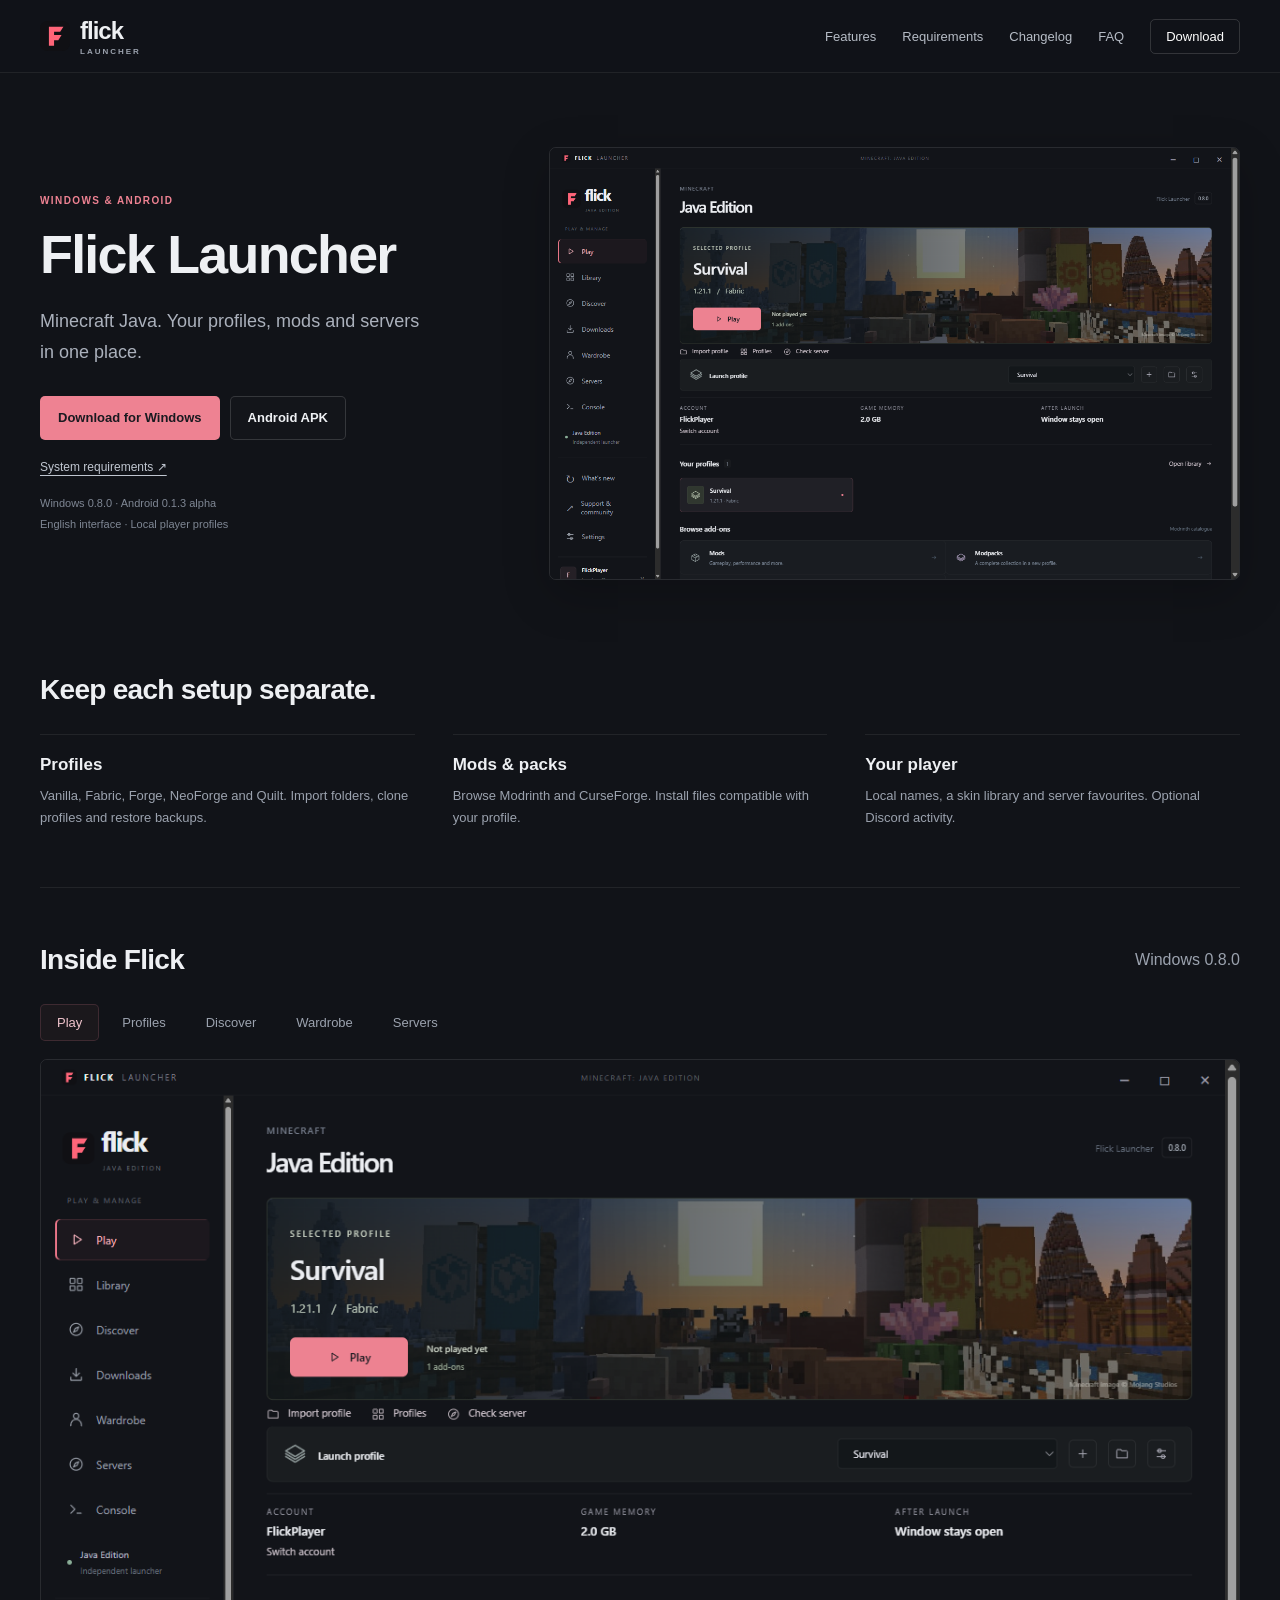
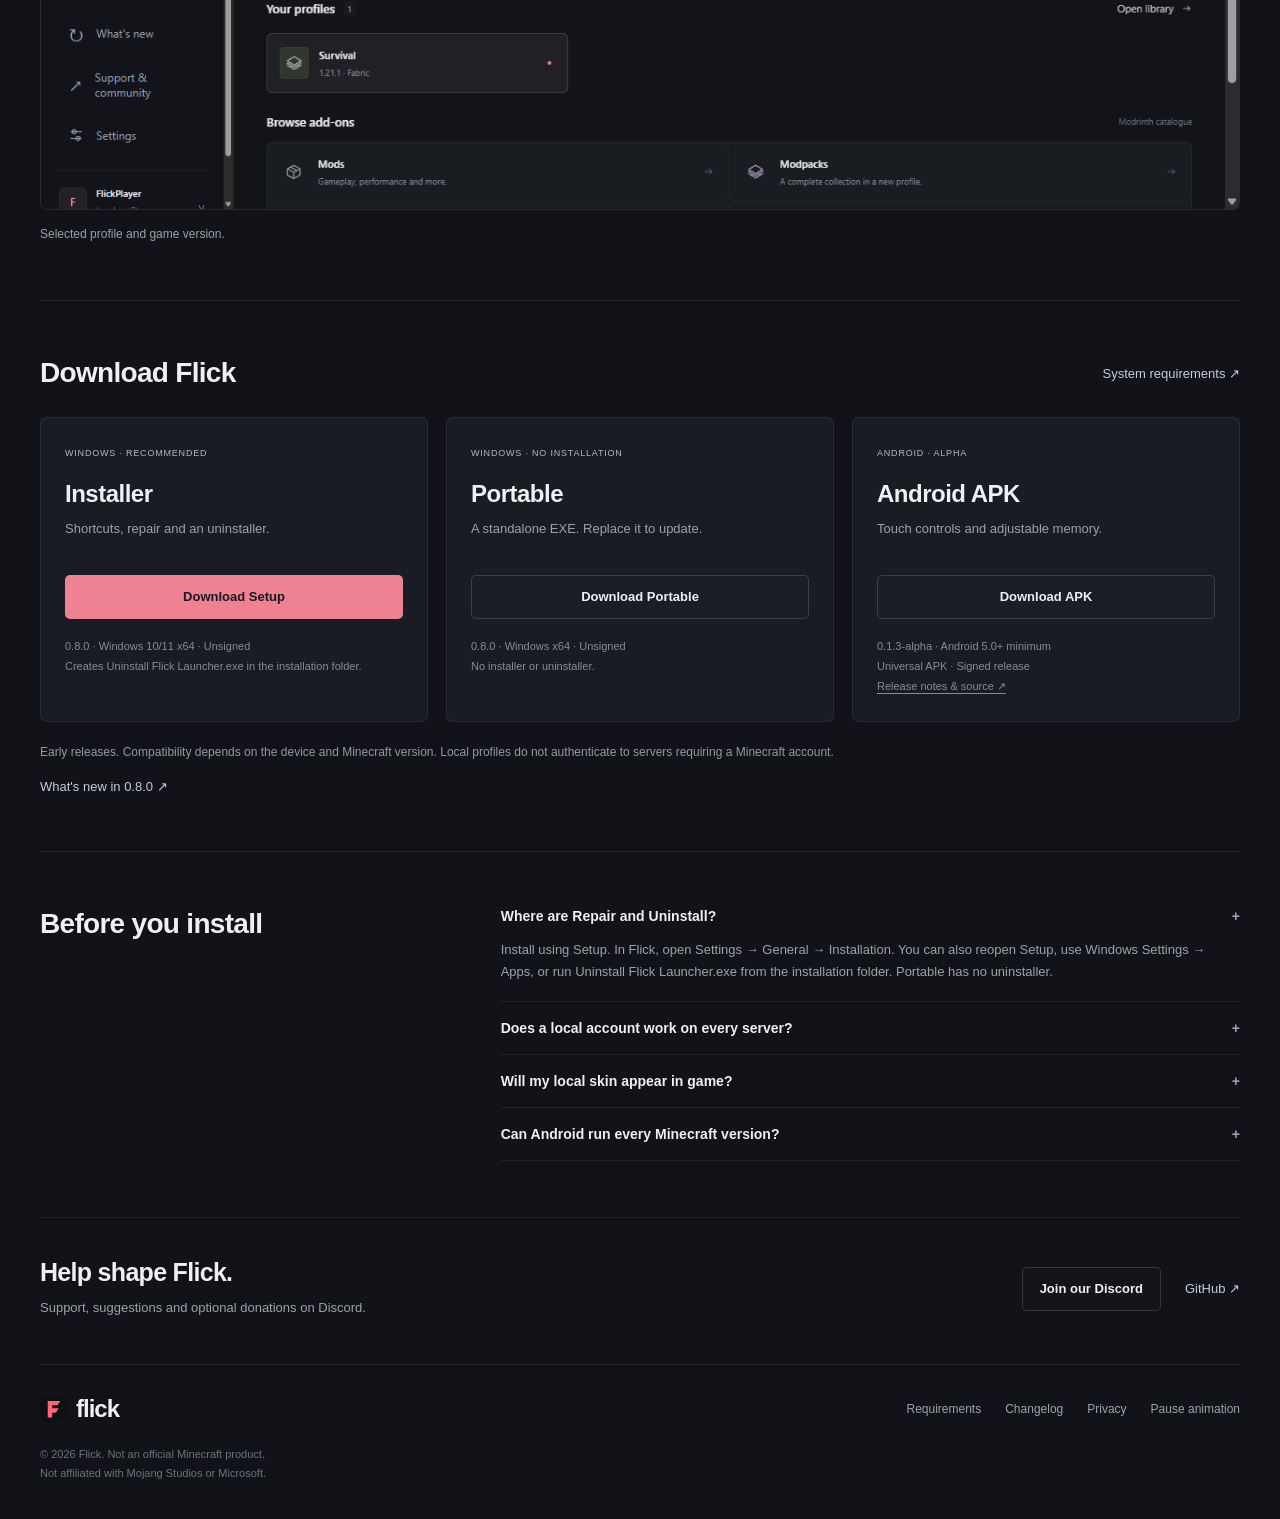
==== commit e40fdf0f: "Update Flick Launcher website" ====
--- a/index.html
+++ b/index.html
@@ -1,9 +1,8 @@
 <!doctype html><html lang="en"><head><meta charset="utf-8"><meta name="viewport" content="width=device-width,initial-scale=1"><meta name="theme-color" content="#111318"><meta name="description" content="Flick Launcher for Minecraft Java. Local profiles, Modrinth and CurseForge. Download for Windows or Android."><meta property="og:title" content="Flick Launcher"><meta property="og:description" content="Minecraft Java for Windows and Android."><meta property="og:image" content="https://oskartrzaskawka.github.io/flick-launcher-site/assets/launcher-home.png"><meta property="og:type" content="website"><link rel="canonical" href="https://oskartrzaskawka.github.io/flick-launcher-site/"><title>Flick Launcher - Minecraft Java</title><link rel="icon" href="assets/mark.svg"><link rel="stylesheet" href="styles.css"><script src="app.js" defer></script></head><body><a class="skip-link" href="#main">Skip to content</a>
 <header class="site-header"><div class="nav-wrap"><a class="brand" href="./"><img src="assets/mark.svg" width="30" height="30" alt=""><span>flick<span class="brand-sub">LAUNCHER</span></span></a><button class="menu-toggle" aria-label="Open navigation" aria-expanded="false" aria-controls="navigation">Menu</button><nav id="navigation" aria-label="Main navigation"><a href="#features">Features</a><a href="requirements.html">Requirements</a><a href="changelog.html">Changelog</a><a href="#faq">FAQ</a><a class="nav-cta" href="#download">Download</a></nav></div></header>
 <main id="main"><section class="hero section-wrap"><div class="hero-copy"><p class="eyebrow">WINDOWS &amp; ANDROID</p><h1>Flick Launcher</h1><p class="hero-description">Minecraft Java. Your profiles, mods and servers in one place.</p><div class="hero-actions"><a class="button primary" href="https://github.com/OskarTrzaskawka/flick-launcher-site/releases/download/v0.8.0/Flick-Launcher-Setup.exe">Download for Windows</a><a class="button outline" href="#android-download">Android APK</a></div><a class="requirements-shortcut" href="requirements.html">System requirements &#8599;</a><p class="hero-footnote">Windows 0.8.0 &middot; Android 0.1.3 alpha<br>English interface &middot; Local player profiles</p></div><button class="image-button hero-visual" data-image="assets/launcher-home.png" data-caption="Flick Launcher 0.8.0 - Play" aria-label="Enlarge launcher screenshot"><img src="assets/launcher-home.png" width="1920" height="1080" alt="Flick Launcher Play screen" fetchpriority="high"></button></section>
-<section id="features" class="section-wrap feature-section"><div class="section-heading"><h2>Keep each setup separate.</h2><a class="text-link" href="#demo">Watch the demo &#8599;</a></div><div class="benefit-grid"><article><h3>Profiles</h3><p>Vanilla, Fabric, Forge, NeoForge and Quilt. Import folders, clone profiles and restore backups.</p></article><article><h3>Mods &amp; packs</h3><p>Browse Modrinth and CurseForge. Install files compatible with your profile.</p></article><article><h3>Your player</h3><p>Local names, a skin library and server favourites. Optional Discord activity.</p></article></div></section>
+<section id="features" class="section-wrap feature-section"><div class="section-heading"><h2>Keep each setup separate.</h2></div><div class="benefit-grid"><article><h3>Profiles</h3><p>Vanilla, Fabric, Forge, NeoForge and Quilt. Import folders, clone profiles and restore backups.</p></article><article><h3>Mods &amp; packs</h3><p>Browse Modrinth and CurseForge. Install files compatible with your profile.</p></article><article><h3>Your player</h3><p>Local names, a skin library and server favourites. Optional Discord activity.</p></article></div></section>
 <section id="inside" class="section-wrap inside"><div class="section-heading"><h2>Inside Flick</h2><span class="muted">Windows 0.8.0</span></div><div class="gallery-tabs" role="tablist" aria-label="Launcher screenshots"><button role="tab" id="tab-play" aria-selected="true" aria-controls="screenshot-panel" data-shot="play" >Play</button><button role="tab" id="tab-library" aria-selected="false" aria-controls="screenshot-panel" data-shot="library" tabindex="-1">Profiles</button><button role="tab" id="tab-discover" aria-selected="false" aria-controls="screenshot-panel" data-shot="discover" tabindex="-1">Discover</button><button role="tab" id="tab-wardrobe" aria-selected="false" aria-controls="screenshot-panel" data-shot="wardrobe" tabindex="-1">Wardrobe</button><button role="tab" id="tab-servers" aria-selected="false" aria-controls="screenshot-panel" data-shot="servers" tabindex="-1">Servers</button></div><div id="screenshot-panel" role="tabpanel" aria-labelledby="tab-play"><button id="gallery-enlarge" class="image-button gallery-frame" data-image="assets/launcher-home.png" data-caption="Flick Launcher 0.8.0 - Play" aria-label="Enlarge screenshot"><img id="gallery-image" src="assets/launcher-home.png" width="1920" height="1080" alt="Flick Launcher Play screen" loading="lazy"></button><p id="gallery-description" class="gallery-caption">Selected profile and game version.</p></div></section>
-<section id="demo" class="section-wrap demo-section"><div class="section-heading"><h2>See it in use.</h2><a class="text-link" href="https://github.com/OskarTrzaskawka/flick-launcher-site/releases/download/v0.8.0/Flick-Launcher-Tour-8K.webm" download>Download 8K video &#8599;</a></div><video controls playsinline preload="none" poster="assets/launcher-home.png" aria-label="Flick Launcher demonstration"><source src="assets/launcher-tour.webm" type="video/webm">Your browser cannot play this video. <a href="assets/launcher-tour.webm">Download it</a>.</video><p class="video-caption">4K playback &middot; Real application recording &middot; Profiles, add-ons and maintenance &middot; &copy; 2026 Flick<br>Minecraft is not launched in this demonstration.</p></section>
 <section id="download" class="section-wrap download-section"><div class="section-heading"><h2>Download Flick</h2><a class="text-link" href="requirements.html">System requirements &#8599;</a></div><div class="download-grid"><article><span class="label">WINDOWS &middot; RECOMMENDED</span><h3>Installer</h3><p>Shortcuts, repair and an uninstaller.</p><a class="button primary" href="https://github.com/OskarTrzaskawka/flick-launcher-site/releases/download/v0.8.0/Flick-Launcher-Setup.exe">Download Setup</a><small>0.8.0 &middot; Windows 10/11 x64 &middot; Unsigned<br>Creates Uninstall Flick Launcher.exe in the installation folder.</small></article><article><span class="label">WINDOWS &middot; NO INSTALLATION</span><h3>Portable</h3><p>A standalone EXE. Replace it to update.</p><a class="button outline" href="https://github.com/OskarTrzaskawka/flick-launcher-site/releases/download/v0.8.0/Flick-Launcher-Portable.exe">Download Portable</a><small>0.8.0 &middot; Windows x64 &middot; Unsigned<br>No installer or uninstaller.</small></article><article id="android-download"><span class="label">ANDROID &middot; ALPHA</span><h3>Android APK</h3><p>Touch controls and adjustable memory.</p><a class="button outline" href="https://github.com/OskarTrzaskawka/flick-launcher-site/releases/download/android-v0.1.3-alpha/Flick-Launcher-Android-0.1.3-alpha-universal.apk">Download APK</a><small>0.1.3-alpha &middot; Android 5.0+ minimum<br>Universal APK &middot; Signed release<br><a href="https://github.com/OskarTrzaskawka/flick-launcher-site/releases/tag/android-v0.1.3-alpha">Release notes &amp; source &#8599;</a></small></article></div><p class="compatibility-note">Early releases. Compatibility depends on the device and Minecraft version. Local profiles do not authenticate to servers requiring a Minecraft account.</p><a class="text-link" href="changelog.html">What's new in 0.8.0 &#8599;</a></section>
 <section id="faq" class="section-wrap faq"><div><h2>Before you install</h2></div><div class="faq-list"><details open><summary>Where are Repair and Uninstall?<span>+</span></summary><p>Install using Setup. In Flick, open Settings &rarr; General &rarr; Installation. You can also reopen Setup, use Windows Settings &rarr; Apps, or run Uninstall Flick Launcher.exe from the installation folder. Portable has no uninstaller.</p></details><details><summary>Does a local account work on every server?<span>+</span></summary><p>No. Local names work in singleplayer and on servers that accept them. Flick has no Microsoft sign-in and does not grant a Minecraft licence.</p></details><details><summary>Will my local skin appear in game?<span>+</span></summary><p>Local skins require CustomSkinLoader in a compatible modded profile. Other players need compatible skin support too.</p></details><details><summary>Can Android run every Minecraft version?<span>+</span></summary><p>No. Game versions, Java runtimes, graphics drivers and available memory affect compatibility. This APK is an alpha; native 16 KB page-size support remains incomplete.</p></details></div></section>
 <section id="project" class="section-wrap project"><div><h2>Help shape Flick.</h2><p>Support, suggestions and optional donations on Discord.</p></div><div class="project-actions"><a class="button outline" data-contact-link href="https://discord.gg/nEhCu8DY2R">Join our Discord</a><a class="text-link" data-project-link href="https://github.com/OskarTrzaskawka/flick-launcher-site">GitHub &#8599;</a></div></section></main>
